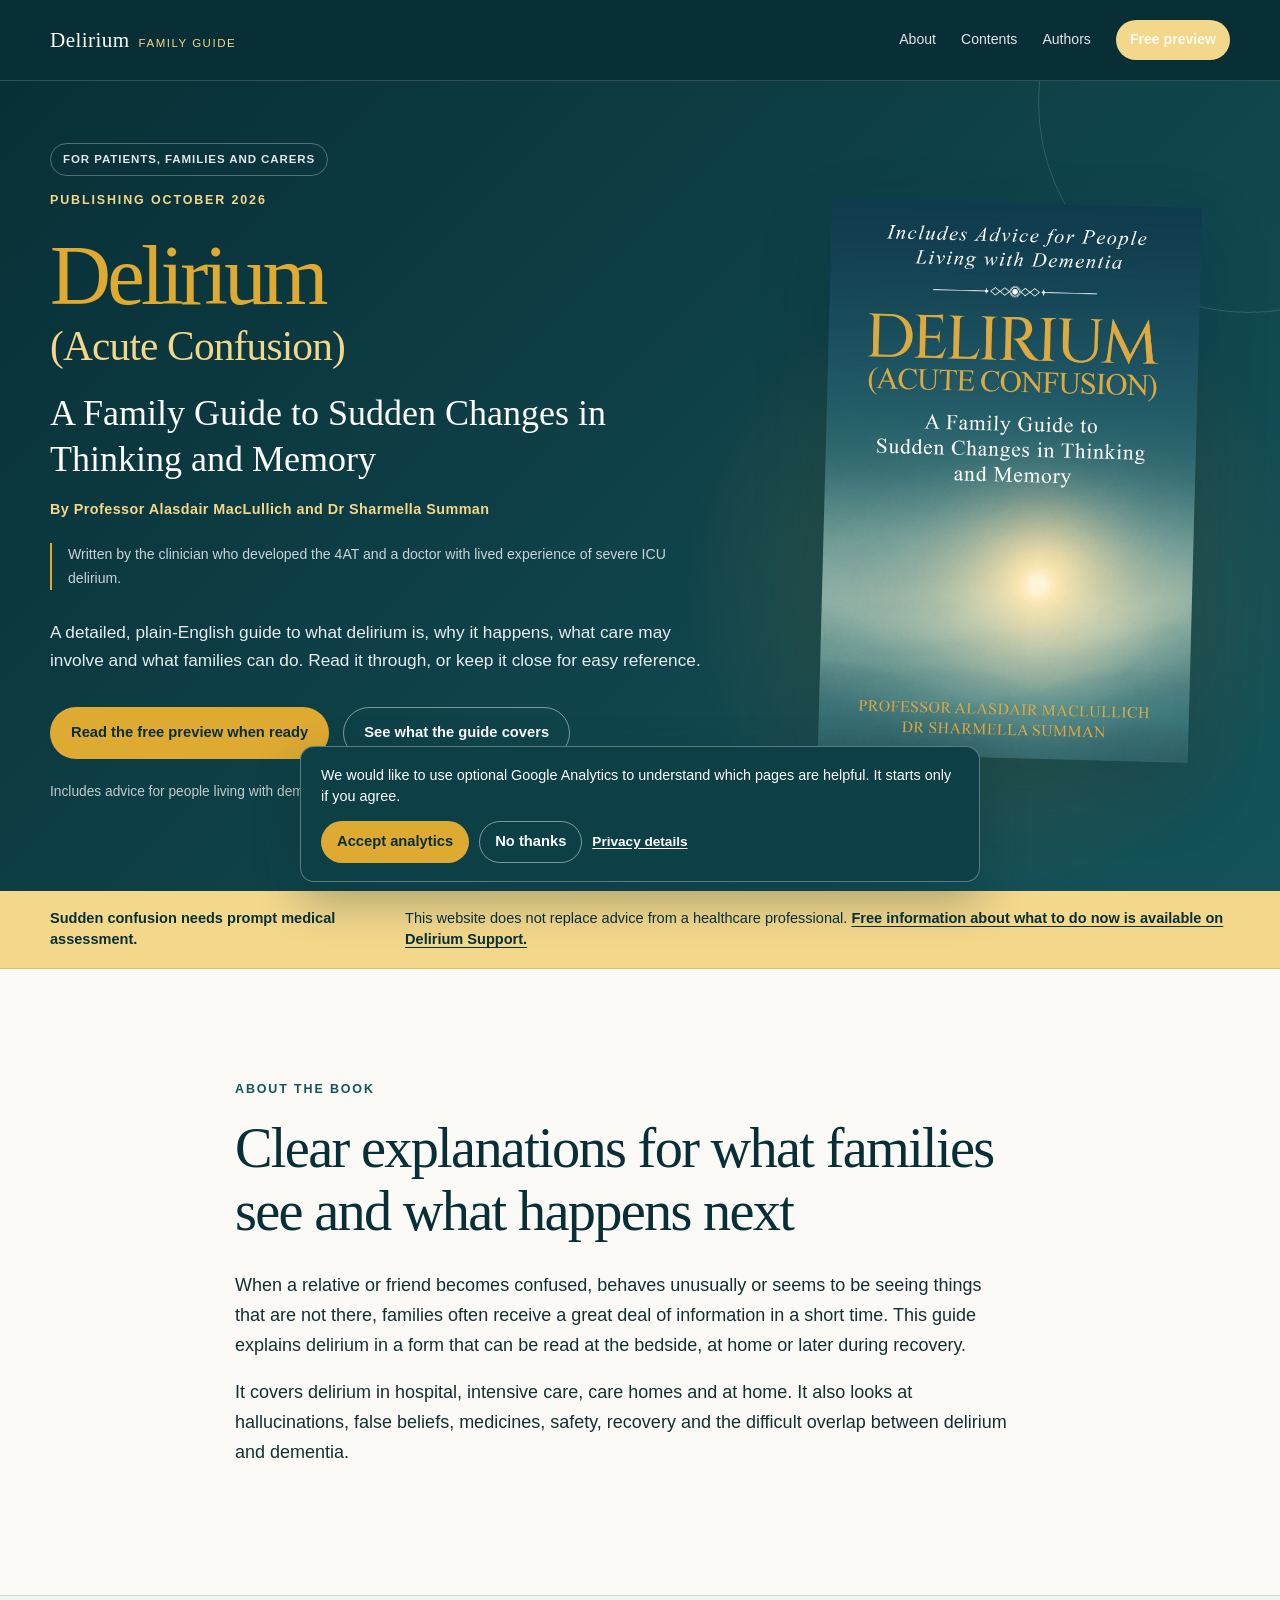
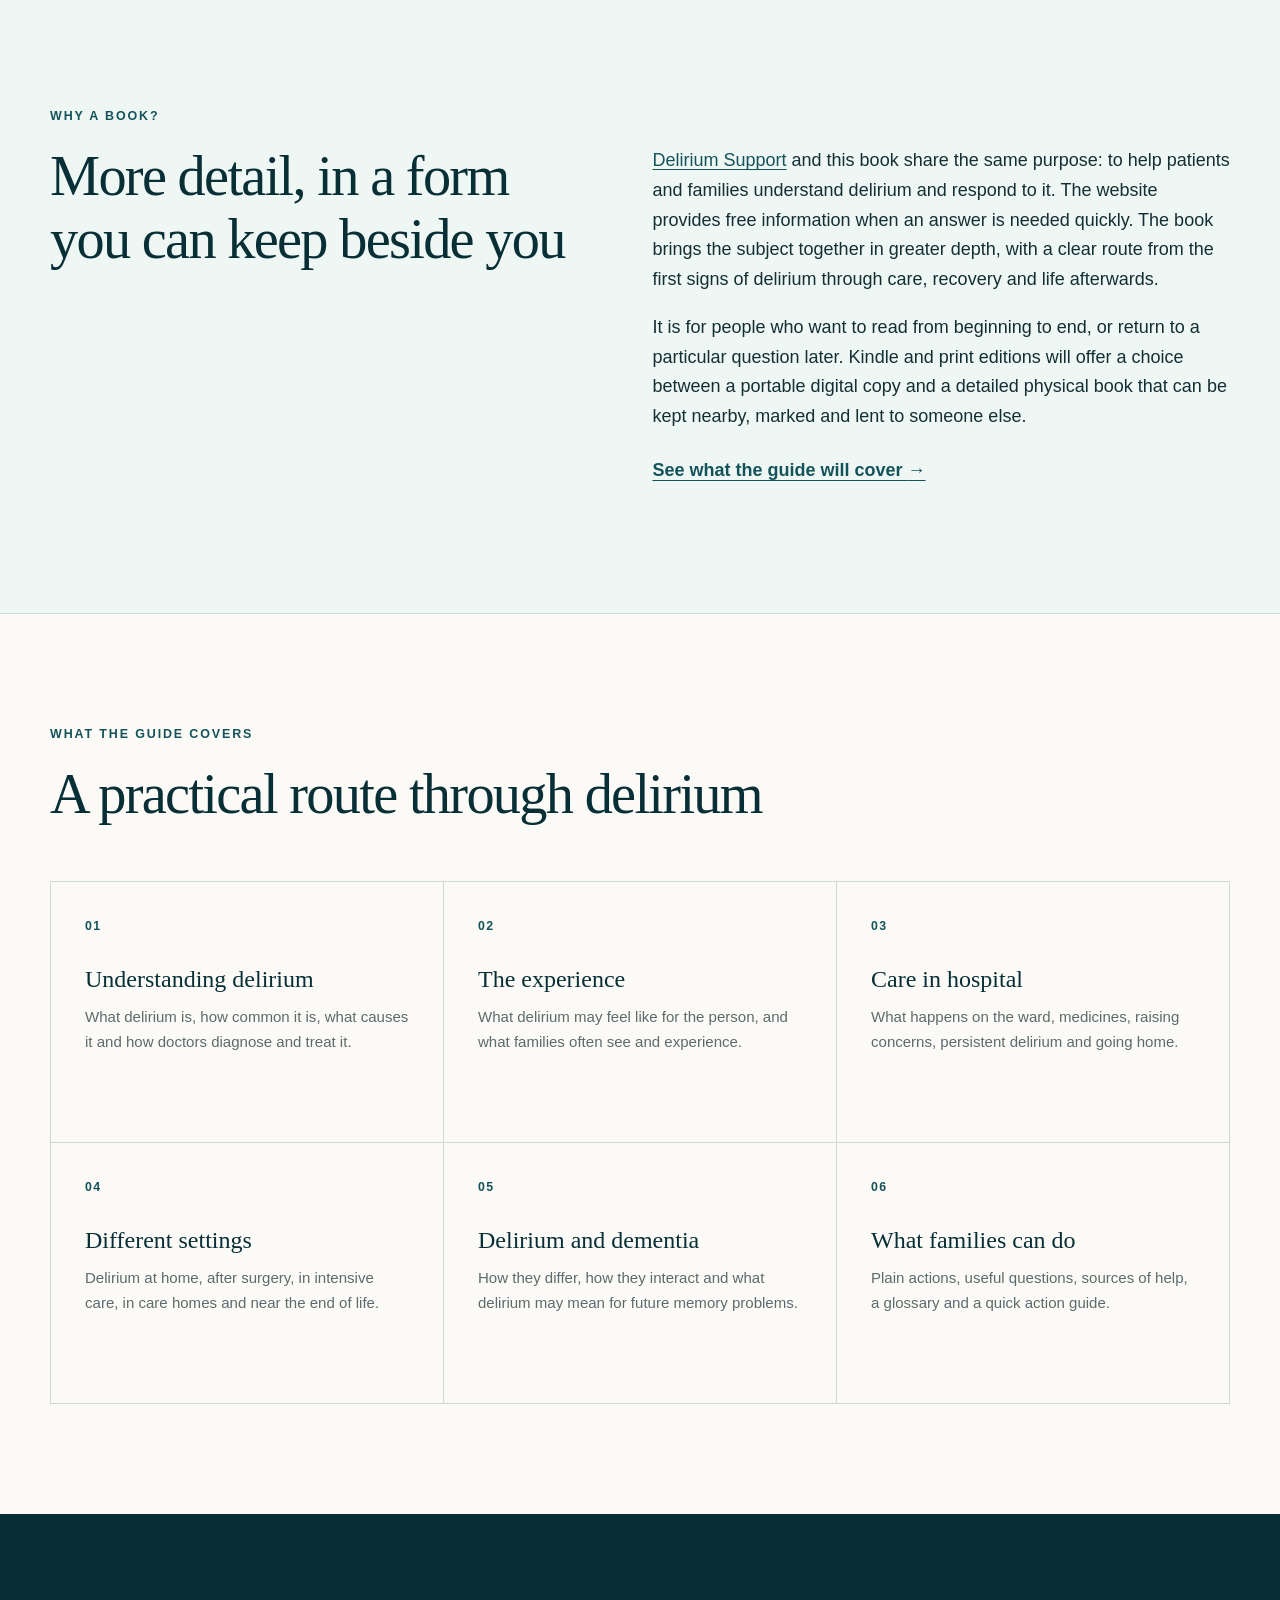
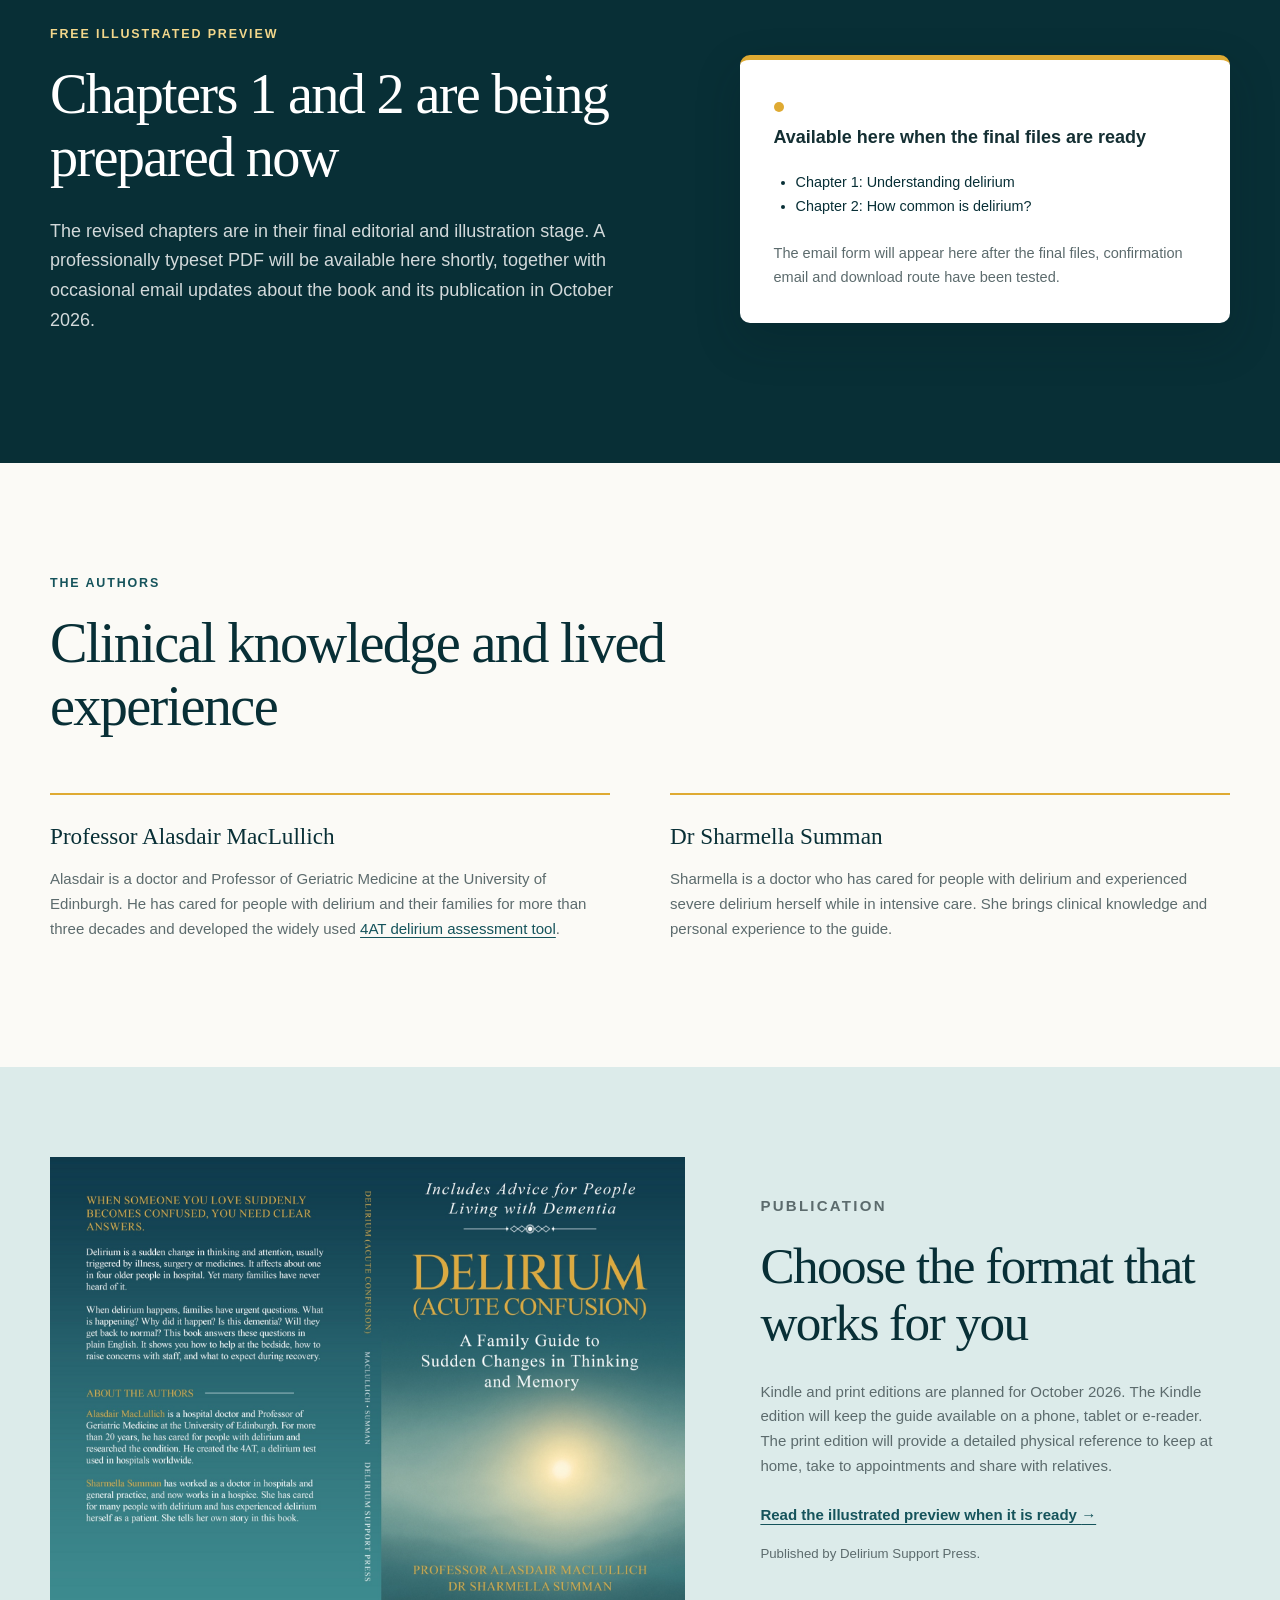
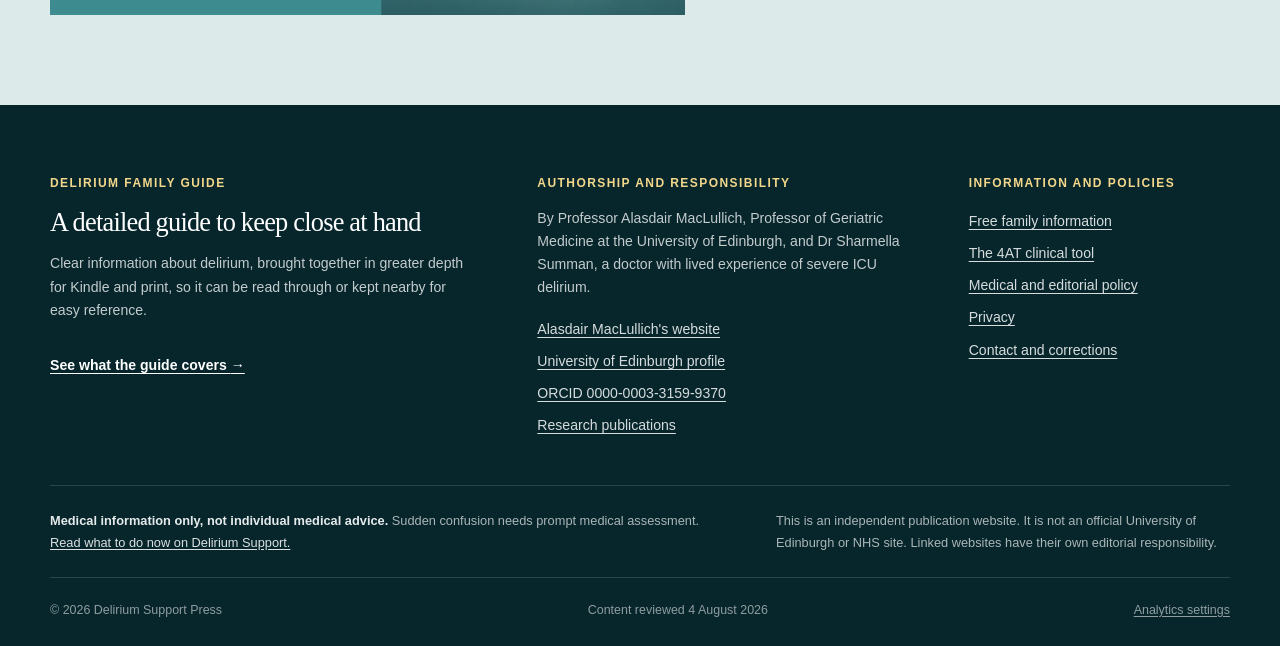
==== index.html @ b208214e "Add Bing Webmaster ownership verification" ====
<!DOCTYPE html>
<html lang="en-GB">
<head>
  <meta charset="utf-8">
  <meta name="viewport" content="width=device-width, initial-scale=1">
  <meta name="theme-color" content="#0d3f47">
  <meta name="description" content="A clear, detailed guide to delirium (acute confusion) for patients, families and carers, by Professor Alasdair MacLullich and Dr Sharmella Summan.">
  <meta name="author" content="Professor Alasdair MacLullich and Dr Sharmella Summan">
  <meta name="robots" content="index,follow,max-image-preview:large,max-snippet:-1,max-video-preview:-1">
  <meta name="google-site-verification" content="UDfG3YP4StCWxqXGBleJeKKGqVxWF2oilvIe5wNzfOc">
  <meta name="msvalidate.01" content="1ABA82F102DF1190DEEBABCE5577DBB4">
  <link rel="canonical" href="https://deliriumfamilyguide.com/">
  <link rel="icon" href="assets/delirium-family-guide-cover.jpg" type="image/jpeg">
  <link rel="preload" href="assets/delirium-family-guide-cover.jpg" as="image" fetchpriority="high">
  <meta property="og:type" content="book">
  <meta property="og:locale" content="en_GB">
  <meta property="og:site_name" content="Delirium Family Guide">
  <meta property="og:title" content="Delirium (Acute Confusion): A Family Guide">
  <meta property="og:description" content="A detailed guide for families and carers, publishing October 2026. Free illustrated preview chapters coming soon.">
  <meta property="og:url" content="https://deliriumfamilyguide.com/">
  <meta property="og:image" content="https://deliriumfamilyguide.com/assets/delirium-family-guide-formats.jpg">
  <meta property="og:image:type" content="image/jpeg">
  <meta property="og:image:width" content="1800">
  <meta property="og:image:height" content="1300">
  <meta property="og:image:alt" content="The complete paperback cover spread, showing the back cover, spine and front cover of Delirium (Acute Confusion): A Family Guide">
  <meta name="twitter:card" content="summary_large_image">
  <meta name="twitter:title" content="Delirium (Acute Confusion): A Family Guide">
  <meta name="twitter:description" content="A detailed guide for families and carers, publishing October 2026.">
  <meta name="twitter:image" content="https://deliriumfamilyguide.com/assets/delirium-family-guide-formats.jpg">
  <meta name="twitter:image:alt" content="The complete paperback cover spread, showing the back cover, spine and front cover of Delirium (Acute Confusion): A Family Guide">
  <title>Delirium (Acute Confusion): A Family Guide | October 2026</title>
  <link rel="stylesheet" href="styles.css">
  <script src="analytics-consent.js" defer></script>
  <script type="application/ld+json">
  {
    "@context": "https://schema.org",
    "@graph": [
      {
        "@type": "WebSite",
        "@id": "https://deliriumfamilyguide.com/#website",
        "url": "https://deliriumfamilyguide.com/",
        "name": "Delirium Family Guide",
        "description": "Information about Delirium (Acute Confusion): A Family Guide for patients, families and carers.",
        "inLanguage": "en-GB",
        "publisher": { "@id": "https://deliriumfamilyguide.com/#publisher" }
      },
      {
        "@type": "WebPage",
        "@id": "https://deliriumfamilyguide.com/#webpage",
        "url": "https://deliriumfamilyguide.com/",
        "name": "Delirium (Acute Confusion): A Family Guide",
        "description": "A clear, detailed guide to delirium for patients, families and carers.",
        "inLanguage": "en-GB",
        "isPartOf": { "@id": "https://deliriumfamilyguide.com/#website" },
        "mainEntity": { "@id": "https://deliriumfamilyguide.com/#book" },
        "primaryImageOfPage": { "@id": "https://deliriumfamilyguide.com/#cover-image" }
      },
      {
        "@type": "Book",
        "@id": "https://deliriumfamilyguide.com/#book",
        "name": "Delirium (Acute Confusion): A Family Guide to Sudden Changes in Thinking and Memory",
        "alternateName": "Delirium Family Guide",
        "url": "https://deliriumfamilyguide.com/",
        "mainEntityOfPage": { "@id": "https://deliriumfamilyguide.com/#webpage" },
        "image": { "@id": "https://deliriumfamilyguide.com/#cover-image" },
        "inLanguage": "en-GB",
        "datePublished": "2026-10",
        "description": "A plain-English guide to delirium for patients, families and carers, including advice for people living with dementia.",
        "author": [
          { "@id": "https://deliriumfamilyguide.com/#alasdair-maclullich" },
          { "@id": "https://deliriumfamilyguide.com/#sharmella-summan" }
        ],
        "publisher": { "@id": "https://deliriumfamilyguide.com/#publisher" }
      },
      {
        "@type": "Person",
        "@id": "https://deliriumfamilyguide.com/#alasdair-maclullich",
        "name": "Alasdair MacLullich",
        "honorificPrefix": "Professor",
        "jobTitle": "Professor of Geriatric Medicine",
        "url": "https://www.alasdairmaclullich.com/",
        "sameAs": [
          "https://orcid.org/0000-0003-3159-9370",
          "https://edwebprofiles.ed.ac.uk/profile/alasdair-maclullich",
          "https://www.research.ed.ac.uk/en/persons/alasdair-maclullich/"
        ],
        "affiliation": {
          "@type": "Organization",
          "name": "University of Edinburgh"
        }
      },
      {
        "@type": "Person",
        "@id": "https://deliriumfamilyguide.com/#sharmella-summan",
        "name": "Sharmella Summan",
        "honorificPrefix": "Dr",
        "jobTitle": "Doctor",
        "description": "A doctor who has cared for people with delirium and experienced severe delirium herself while in intensive care."
      },
      {
        "@type": "Organization",
        "@id": "https://deliriumfamilyguide.com/#publisher",
        "name": "Delirium Support Press",
        "url": "https://deliriumfamilyguide.com/"
      },
      {
        "@type": "ImageObject",
        "@id": "https://deliriumfamilyguide.com/#cover-image",
        "url": "https://deliriumfamilyguide.com/assets/delirium-family-guide-cover.jpg",
        "contentUrl": "https://deliriumfamilyguide.com/assets/delirium-family-guide-cover.jpg",
        "width": 1200,
        "height": 1800,
        "caption": "Cover of Delirium (Acute Confusion): A Family Guide"
      }
    ]
  }
  </script>
</head>
<body>
  <a class="skip-link" href="#main">Skip to the main content</a>

  <header class="site-header">
    <div class="shell header-inner">
      <a class="wordmark" href="#top" aria-label="Delirium Family Guide home">
        <span>Delirium</span>
        <small>Family Guide</small>
      </a>
      <nav aria-label="Main navigation">
        <a href="#about">About</a>
        <a href="#contents">Contents</a>
        <a href="#authors">Authors</a>
        <a class="nav-action" href="#preview">Free preview</a>
      </nav>
    </div>
  </header>

  <main id="main">
    <section class="hero" id="top">
      <div class="shell hero-grid">
        <div class="hero-copy">
          <p class="audience-kicker">For patients, families and carers</p>
          <p class="eyebrow">Publishing October 2026</p>
          <h1>Delirium<br><span>(Acute Confusion)</span></h1>
          <p class="subtitle">A Family Guide to Sudden Changes in Thinking and Memory</p>
          <p class="byline">By Professor Alasdair MacLullich and Dr Sharmella Summan</p>
          <p class="authority-note">Written by the clinician who developed the 4AT and a doctor with lived experience of severe ICU delirium.</p>
          <p class="standfirst">A detailed, plain-English guide to what delirium is, why it happens, what care may involve and what families can do. Read it through, or keep it close for easy reference.</p>
          <nav class="actions" aria-label="Book information links">
            <a class="button button-primary" href="#preview">Read the free preview when ready</a>
            <a class="button button-secondary" href="#contents">See what the guide covers</a>
          </nav>
          <p class="dementia-note">Includes advice for people living with dementia.</p>
        </div>
        <figure class="cover-wrap">
          <img src="assets/delirium-family-guide-cover.jpg" width="1200" height="1800" alt="Cover of Delirium (Acute Confusion): A Family Guide" fetchpriority="high" decoding="async">
        </figure>
      </div>
    </section>

    <aside class="medical-note" aria-label="Urgent medical advice">
      <div class="shell">
        <strong>Sudden confusion needs prompt medical assessment.</strong>
        <span>This website does not replace advice from a healthcare professional. <a href="https://deliriumsupport.com/get-help-now/">Free information about what to do now is available on Delirium Support.</a></span>
      </div>
    </aside>

    <section class="section" id="about">
      <div class="shell narrow">
        <p class="section-label">About the book</p>
        <h2>Clear explanations for what families see and what happens next</h2>
        <p>When a relative or friend becomes confused, behaves unusually or seems to be seeing things that are not there, families often receive a great deal of information in a short time. This guide explains delirium in a form that can be read at the bedside, at home or later during recovery.</p>
        <p>It covers delirium in hospital, intensive care, care homes and at home. It also looks at hallucinations, false beliefs, medicines, safety, recovery and the difficult overlap between delirium and dementia.</p>
      </div>
    </section>

    <section class="section section-tint" aria-labelledby="why-book-title">
      <div class="shell split">
        <div>
          <p class="section-label">Why a book?</p>
          <h2 id="why-book-title">More detail, in a form you can keep beside you</h2>
        </div>
        <div class="prose">
          <p><a href="https://deliriumsupport.com">Delirium Support</a> and this book share the same purpose: to help patients and families understand delirium and respond to it. The website provides free information when an answer is needed quickly. The book brings the subject together in greater depth, with a clear route from the first signs of delirium through care, recovery and life afterwards.</p>
          <p>It is for people who want to read from beginning to end, or return to a particular question later. Kindle and print editions will offer a choice between a portable digital copy and a detailed physical book that can be kept nearby, marked and lent to someone else.</p>
          <p class="soft-cta"><a href="#contents">See what the guide will cover <span aria-hidden="true">→</span></a></p>
        </div>
      </div>
    </section>

    <section class="section" id="contents">
      <div class="shell">
        <p class="section-label">What the guide covers</p>
        <h2>A practical route through delirium</h2>
        <div class="topic-grid">
          <article>
            <span>01</span>
            <h3>Understanding delirium</h3>
            <p>What delirium is, how common it is, what causes it and how doctors diagnose and treat it.</p>
          </article>
          <article>
            <span>02</span>
            <h3>The experience</h3>
            <p>What delirium may feel like for the person, and what families often see and experience.</p>
          </article>
          <article>
            <span>03</span>
            <h3>Care in hospital</h3>
            <p>What happens on the ward, medicines, raising concerns, persistent delirium and going home.</p>
          </article>
          <article>
            <span>04</span>
            <h3>Different settings</h3>
            <p>Delirium at home, after surgery, in intensive care, in care homes and near the end of life.</p>
          </article>
          <article>
            <span>05</span>
            <h3>Delirium and dementia</h3>
            <p>How they differ, how they interact and what delirium may mean for future memory problems.</p>
          </article>
          <article>
            <span>06</span>
            <h3>What families can do</h3>
            <p>Plain actions, useful questions, sources of help, a glossary and a quick action guide.</p>
          </article>
        </div>
      </div>
    </section>

    <section class="section preview-section" id="preview">
      <div class="shell preview-grid">
        <div>
          <p class="section-label light">Free illustrated preview</p>
          <h2>Chapters 1 and 2 are being prepared now</h2>
          <p>The revised chapters are in their final editorial and illustration stage. A professionally typeset PDF will be available here shortly, together with occasional email updates about the book and its publication in October 2026.</p>
        </div>
        <div class="status-card" role="status">
          <span class="status-dot" aria-hidden="true"></span>
          <p><strong>Available here when the final files are ready</strong></p>
          <ul>
            <li>Chapter 1: Understanding delirium</li>
            <li>Chapter 2: How common is delirium?</li>
          </ul>
          <p>The email form will appear here after the final files, confirmation email and download route have been tested.</p>
        </div>
      </div>
    </section>

    <section class="section" id="authors">
      <div class="shell">
        <p class="section-label">The authors</p>
        <h2>Clinical knowledge and lived experience</h2>
        <div class="author-grid">
          <article>
            <h3 class="author-kicker">Professor Alasdair MacLullich</h3>
            <p>Alasdair is a doctor and Professor of Geriatric Medicine at the University of Edinburgh. He has cared for people with delirium and their families for more than three decades and developed the widely used <a href="https://www.the4at.com">4AT delirium assessment tool</a>.</p>
          </article>
          <article>
            <h3 class="author-kicker">Dr Sharmella Summan</h3>
            <p>Sharmella is a doctor who has cared for people with delirium and experienced severe delirium herself while in intensive care. She brings clinical knowledge and personal experience to the guide.</p>
          </article>
        </div>
      </div>
    </section>

    <section class="formats">
      <div class="shell formats-grid">
        <figure>
          <img src="assets/delirium-family-guide-formats.jpg" width="1800" height="1300" alt="The complete paperback cover spread, showing the back cover, spine and front cover of Delirium (Acute Confusion): A Family Guide" loading="lazy" decoding="async">
        </figure>
        <div>
          <p class="section-label">Publication</p>
          <h2>Choose the format that works for you</h2>
          <p>Kindle and print editions are planned for October 2026. The Kindle edition will keep the guide available on a phone, tablet or e-reader. The print edition will provide a detailed physical reference to keep at home, take to appointments and share with relatives.</p>
          <p class="soft-cta"><a href="#preview">Read the illustrated preview when it is ready <span aria-hidden="true">→</span></a></p>
          <p class="small-note">Published by Delirium Support Press.</p>
        </div>
      </div>
    </section>
  </main>

  <footer class="site-footer">
    <div class="shell footer-grid">
      <section aria-labelledby="footer-guide-title">
        <p class="footer-kicker">Delirium Family Guide</p>
        <h2 class="footer-title" id="footer-guide-title">A detailed guide to keep close at hand</h2>
        <p class="footer-summary">Clear information about delirium, brought together in greater depth for Kindle and print, so it can be read through or kept nearby for easy reference.</p>
        <a class="footer-cta" href="#contents">See what the guide covers <span aria-hidden="true">→</span></a>
      </section>
      <section aria-labelledby="footer-authors-title">
        <h2 class="footer-heading" id="footer-authors-title">Authorship and responsibility</h2>
        <p>By Professor Alasdair MacLullich, Professor of Geriatric Medicine at the University of Edinburgh, and Dr Sharmella Summan, a doctor with lived experience of severe ICU delirium.</p>
        <nav class="footer-links" aria-label="Author profiles">
          <a href="https://www.alasdairmaclullich.com/" rel="author external">Alasdair MacLullich's website</a>
          <a href="https://edwebprofiles.ed.ac.uk/profile/alasdair-maclullich" rel="external">University of Edinburgh profile</a>
          <a href="https://orcid.org/0000-0003-3159-9370" rel="external">ORCID 0000-0003-3159-9370</a>
          <a href="https://www.research.ed.ac.uk/en/persons/alasdair-maclullich/" rel="external">Research publications</a>
        </nav>
      </section>
      <nav aria-labelledby="footer-information-title">
        <h2 class="footer-heading" id="footer-information-title">Information and policies</h2>
        <div class="footer-links">
          <a href="https://deliriumsupport.com/">Free family information</a>
          <a href="https://www.the4at.com/">The 4AT clinical tool</a>
          <a href="editorial.html">Medical and editorial policy</a>
          <a href="privacy.html">Privacy</a>
          <a href="mailto:alasdair@the4at.com">Contact and corrections</a>
        </div>
      </nav>
    </div>
    <div class="shell footer-medical">
      <p><strong>Medical information only, not individual medical advice.</strong> Sudden confusion needs prompt medical assessment. <a href="https://deliriumsupport.com/get-help-now/">Read what to do now on Delirium Support.</a></p>
      <p>This is an independent publication website. It is not an official University of Edinburgh or NHS site. Linked websites have their own editorial responsibility.</p>
    </div>
    <div class="shell footer-bottom">
      <span>&copy; 2026 Delirium Support Press</span>
      <span>Content reviewed <time datetime="2026-08-04">4 August 2026</time></span>
      <button class="analytics-settings-trigger" type="button" data-analytics-settings>Analytics settings</button>
    </div>
  </footer>
</body>
</html>
---- styles.css ----
:root {
  --ink: #142f33;
  --teal-950: #082f36;
  --teal-900: #0d3f47;
  --teal-800: #15535b;
  --teal-100: #dcebea;
  --teal-50: #eff7f5;
  --gold: #dfaa32;
  --gold-light: #f3d78b;
  --paper: #fbfaf6;
  --white: #ffffff;
  --muted: #5c6b6d;
  --line: #ccd9d7;
  --serif: Georgia, "Times New Roman", Times, serif;
  --sans: -apple-system, BlinkMacSystemFont, "Segoe UI", Helvetica, Arial, sans-serif;
  --shadow: 0 28px 70px rgba(5, 35, 40, 0.24);
}

* {
  box-sizing: border-box;
}

html {
  scroll-behavior: smooth;
}

body {
  margin: 0;
  color: var(--ink);
  background: var(--paper);
  font-family: var(--sans);
  font-size: 18px;
  line-height: 1.65;
  text-rendering: optimizeLegibility;
}

a {
  color: var(--teal-800);
  text-underline-offset: 0.18em;
}

a:hover {
  color: var(--teal-950);
}

a:focus-visible {
  outline: 3px solid var(--gold);
  outline-offset: 4px;
  border-radius: 2px;
}

img {
  display: block;
  max-width: 100%;
  height: auto;
}

.shell {
  width: min(1180px, calc(100% - 40px));
  margin-inline: auto;
}

.narrow {
  max-width: 810px;
}

.skip-link {
  position: fixed;
  z-index: 1000;
  top: 12px;
  left: 12px;
  padding: 10px 16px;
  color: var(--teal-950);
  background: var(--white);
  border: 2px solid var(--gold);
  transform: translateY(-150%);
}

.skip-link:focus {
  transform: translateY(0);
}

.site-header {
  position: relative;
  z-index: 10;
  color: var(--white);
  background: var(--teal-950);
  border-bottom: 1px solid rgba(255, 255, 255, 0.16);
}

.header-inner {
  min-height: 80px;
  display: flex;
  align-items: center;
  justify-content: space-between;
  gap: 28px;
}

.wordmark {
  display: inline-flex;
  align-items: baseline;
  gap: 9px;
  color: var(--white);
  text-decoration: none;
  font-family: var(--serif);
  font-size: 1.32rem;
  letter-spacing: 0.02em;
}

.wordmark:hover {
  color: var(--white);
}

.wordmark small {
  color: var(--gold-light);
  font-family: var(--sans);
  font-size: 0.72rem;
  letter-spacing: 0.13em;
  text-transform: uppercase;
}

.site-header nav {
  display: flex;
  align-items: center;
  gap: 25px;
  font-size: 0.88rem;
}

.site-header nav a {
  color: rgba(255, 255, 255, 0.88);
  text-decoration: none;
}

.site-header nav a:hover {
  color: var(--white);
}

.nav-action {
  padding: 8px 14px;
  color: var(--teal-950);
  background: var(--gold-light);
  border-radius: 999px;
  font-weight: 650;
}

.nav-action:hover {
  color: var(--teal-950);
  background: var(--white);
}

.hero {
  position: relative;
  overflow: hidden;
  color: var(--white);
  background:
    radial-gradient(circle at 78% 62%, rgba(223, 170, 50, 0.22), transparent 28%),
    linear-gradient(135deg, var(--teal-950), var(--teal-800));
}

.hero::before {
  content: "";
  position: absolute;
  width: 420px;
  height: 420px;
  right: -180px;
  top: -190px;
  border: 1px solid rgba(255, 255, 255, 0.14);
  border-radius: 50%;
}

.hero-grid {
  min-height: 690px;
  display: grid;
  grid-template-columns: minmax(0, 1.2fr) minmax(300px, 0.8fr);
  align-items: center;
  gap: 80px;
  padding-block: 62px 74px;
}

.hero-copy,
.preview-grid > *,
.formats-grid > * {
  min-width: 0;
}

.eyebrow,
.section-label {
  margin: 0 0 18px;
  color: var(--teal-800);
  font-size: 0.78rem;
  font-weight: 750;
  letter-spacing: 0.15em;
  text-transform: uppercase;
}

.hero .eyebrow {
  color: var(--gold-light);
}

.audience-kicker {
  display: inline-flex;
  margin: 0 0 14px;
  padding: 6px 12px;
  color: rgba(255, 255, 255, 0.88);
  border: 1px solid rgba(255, 255, 255, 0.3);
  border-radius: 999px;
  font-size: 0.72rem;
  font-weight: 700;
  letter-spacing: 0.08em;
  text-transform: uppercase;
}

h1,
h2,
h3,
p {
  margin-top: 0;
}

h1,
h2,
h3 {
  font-family: var(--serif);
  font-weight: 400;
  line-height: 1.12;
}

h1 {
  max-width: 760px;
  margin-bottom: 20px;
  color: var(--gold);
  font-size: clamp(3.3rem, 6.6vw, 5.9rem);
  letter-spacing: -0.045em;
}

h1 span {
  display: block;
  color: var(--gold-light);
  font-size: 0.49em;
  letter-spacing: -0.02em;
}

h2 {
  max-width: 830px;
  margin-bottom: 28px;
  color: var(--teal-950);
  font-size: clamp(2.25rem, 4.4vw, 4rem);
  letter-spacing: -0.03em;
}

h3 {
  margin-bottom: 12px;
  color: var(--teal-950);
  font-size: 1.5rem;
}

.subtitle {
  max-width: 650px;
  margin-bottom: 16px;
  font-family: var(--serif);
  font-size: clamp(1.45rem, 3vw, 2.25rem);
  line-height: 1.28;
}

.byline {
  color: var(--gold-light);
  font-size: 0.9rem;
  font-weight: 650;
  letter-spacing: 0.03em;
}

.authority-note {
  max-width: 650px;
  margin: 22px 0 0;
  padding-left: 16px;
  color: rgba(255, 255, 255, 0.78);
  border-left: 2px solid var(--gold);
  font-size: 0.88rem;
}

.standfirst {
  max-width: 680px;
  margin: 28px 0;
  color: rgba(255, 255, 255, 0.9);
  font-size: 1.08rem;
}

.actions {
  display: flex;
  flex-wrap: wrap;
  gap: 14px;
  margin: 32px 0 22px;
}

.button {
  display: inline-flex;
  align-items: center;
  justify-content: center;
  min-height: 52px;
  padding: 12px 20px;
  border: 1px solid transparent;
  border-radius: 999px;
  font-size: 0.92rem;
  font-weight: 700;
  line-height: 1.2;
  text-align: center;
  text-decoration: none;
}

.button-primary {
  color: var(--teal-950);
  background: var(--gold);
}

.button-primary:hover {
  color: var(--teal-950);
  background: var(--gold-light);
}

.button-secondary {
  color: var(--white);
  border-color: rgba(255, 255, 255, 0.46);
}

.button-secondary:hover {
  color: var(--teal-950);
  background: var(--white);
}

.dementia-note {
  color: rgba(255, 255, 255, 0.74);
  font-size: 0.86rem;
}

.cover-wrap {
  width: min(370px, 100%);
  margin: 0 auto;
  transform: rotate(1.5deg);
}

.cover-wrap img {
  box-shadow: var(--shadow);
}

.medical-note {
  color: var(--teal-950);
  background: var(--gold-light);
  border-bottom: 1px solid #e0bf68;
}

.medical-note .shell {
  display: flex;
  gap: 16px 26px;
  padding-block: 17px;
  font-size: 0.91rem;
  line-height: 1.45;
}

.medical-note a {
  color: var(--teal-950);
  font-weight: 700;
}

.section {
  padding-block: 110px;
}

.section p {
  max-width: 780px;
}

.section-tint {
  background: var(--teal-50);
  border-block: 1px solid var(--line);
}

.split {
  display: grid;
  grid-template-columns: minmax(0, 0.95fr) minmax(0, 1.05fr);
  gap: 80px;
  align-items: start;
}

.prose {
  padding-top: 40px;
}

.topic-grid {
  display: grid;
  grid-template-columns: repeat(3, 1fr);
  gap: 1px;
  margin-top: 55px;
  background: var(--line);
  border: 1px solid var(--line);
}

.topic-grid article {
  min-height: 260px;
  padding: 34px;
  background: var(--paper);
}

.topic-grid span {
  display: block;
  margin-bottom: 30px;
  color: var(--teal-800);
  font-size: 0.77rem;
  font-weight: 750;
  letter-spacing: 0.12em;
}

.topic-grid p,
.author-grid p,
.formats p {
  color: var(--muted);
  font-size: 0.94rem;
}

.preview-section {
  color: var(--white);
  background: var(--teal-950);
}

.preview-section h2 {
  color: var(--white);
}

.section-label.light {
  color: var(--gold-light);
}

.preview-grid {
  display: grid;
  grid-template-columns: minmax(0, 1.1fr) minmax(320px, 0.9fr);
  gap: 90px;
  align-items: center;
}

.preview-grid > div:first-child > p:last-child {
  color: rgba(255, 255, 255, 0.82);
}

.status-card {
  padding: 34px;
  color: var(--ink);
  background: var(--white);
  border-top: 5px solid var(--gold);
  border-radius: 10px;
  box-shadow: 0 18px 45px rgba(3, 29, 33, 0.22);
}

.status-card ul {
  margin: 0 0 22px;
  padding-left: 22px;
  color: var(--teal-950);
  font-size: 0.9rem;
}

.status-card p:last-child {
  margin-bottom: 0;
  color: var(--muted);
  font-size: 0.91rem;
}

.status-dot {
  display: inline-block;
  width: 10px;
  height: 10px;
  margin: 0 7px 2px 0;
  background: var(--gold);
  border-radius: 50%;
}

.author-grid {
  display: grid;
  grid-template-columns: repeat(2, 1fr);
  gap: 60px;
  margin-top: 55px;
}

.author-grid article {
  padding-top: 28px;
  border-top: 2px solid var(--gold);
}

.author-kicker {
  margin-bottom: 18px;
  color: var(--teal-950) !important;
  font-family: var(--serif);
  font-size: 1.45rem !important;
}

.formats {
  padding-block: 90px;
  background: var(--teal-100);
}

.formats-grid {
  display: grid;
  grid-template-columns: minmax(0, 1.15fr) minmax(300px, 0.85fr);
  gap: 75px;
  align-items: center;
}

.formats figure {
  margin: 0;
  background: var(--white);
}

.formats h2 {
  font-size: clamp(2.1rem, 4vw, 3.5rem);
}

.small-note {
  font-size: 0.83rem !important;
}

.soft-cta {
  margin-top: 24px;
  font-weight: 700;
}

.soft-cta a {
  color: var(--teal-800);
  text-underline-offset: 0.24em;
}

.site-footer {
  padding-block: 70px 26px;
  color: rgba(255, 255, 255, 0.76);
  background: #06262c;
  font-size: 0.88rem;
}

.footer-grid {
  display: grid;
  grid-template-columns: minmax(0, 1.15fr) minmax(0, 1fr) minmax(190px, 0.7fr);
  gap: 58px;
  align-items: start;
}

.footer-title {
  max-width: 420px;
  margin-bottom: 14px;
  color: var(--white);
  font-family: var(--serif);
  font-size: 1.65rem;
  line-height: 1.2;
}

.footer-kicker,
.footer-heading {
  margin-bottom: 15px;
  color: var(--gold-light);
  font-family: var(--sans);
  font-size: 0.75rem;
  font-weight: 750;
  letter-spacing: 0.12em;
  line-height: 1.35;
  text-transform: uppercase;
}

.footer-summary {
  max-width: 430px;
}

.footer-cta {
  display: inline-block;
  margin-top: 18px;
  color: var(--white);
  font-weight: 700;
  text-underline-offset: 0.24em;
}

.footer-links {
  display: grid;
  gap: 9px;
  align-content: start;
  margin-top: 18px;
}

.footer-links a {
  color: rgba(255, 255, 255, 0.84);
  text-underline-offset: 0.2em;
}

.footer-medical {
  display: grid;
  grid-template-columns: minmax(0, 1.2fr) minmax(0, 0.8fr);
  gap: 45px;
  margin-top: 48px;
  padding-block: 24px;
  border-block: 1px solid rgba(255, 255, 255, 0.14);
  color: rgba(255, 255, 255, 0.66);
  font-size: 0.8rem;
}

.footer-medical p {
  margin: 0;
}

.footer-medical strong {
  color: rgba(255, 255, 255, 0.9);
}

.footer-medical a,
.footer-bottom a {
  color: rgba(255, 255, 255, 0.86);
}

.footer-bottom {
  display: flex;
  justify-content: space-between;
  gap: 25px;
  margin-top: 22px;
  color: rgba(255, 255, 255, 0.55);
  font-size: 0.78rem;
}

.privacy-page main {
  min-height: 70vh;
}

.privacy-hero {
  padding-block: 78px;
  color: var(--white);
  background: var(--teal-900);
}

.privacy-hero .eyebrow {
  color: var(--gold-light);
}

.privacy-hero h1 {
  margin-bottom: 0;
  color: var(--white);
  font-size: clamp(2.8rem, 6vw, 5rem);
}

.privacy-content {
  max-width: 780px;
  padding-block: 80px 110px;
}

.privacy-content h2 {
  margin-top: 55px;
  font-size: 2rem;
}

.analytics-consent {
  position: fixed;
  z-index: 20;
  right: 18px;
  bottom: 18px;
  left: 18px;
  max-width: 680px;
  margin-inline: auto;
  padding: 18px 20px;
  border: 1px solid rgba(255, 255, 255, 0.32);
  border-radius: 14px;
  background: var(--teal-900);
  box-shadow: 0 18px 45px rgba(8, 48, 57, 0.32);
  color: var(--white);
}

.analytics-consent p {
  margin: 0;
  font-size: 0.9rem;
  line-height: 1.45;
}

.analytics-consent-actions {
  display: flex;
  flex-wrap: wrap;
  gap: 10px;
  align-items: center;
  margin-top: 14px;
}

.analytics-consent .button {
  min-height: 42px;
  padding: 9px 15px;
  cursor: pointer;
}

.analytics-consent .button-secondary {
  background: transparent;
}

.analytics-consent-actions a {
  color: var(--white);
  font-size: 0.85rem;
  font-weight: 700;
}

.analytics-consent-close,
.analytics-settings-trigger {
  border: 0;
  padding: 0;
  background: transparent;
  color: inherit;
  font: inherit;
  text-decoration: underline;
  text-underline-offset: 0.18em;
  cursor: pointer;
}

.analytics-consent-close {
  color: var(--white);
  font-size: 0.85rem;
  font-weight: 700;
}

.analytics-settings-trigger {
  font-size: inherit;
}

.privacy-content .analytics-settings-trigger {
  color: var(--teal-900);
  font-weight: 700;
}

.analytics-consent-close:focus-visible,
.analytics-settings-trigger:focus-visible {
  outline: 3px solid var(--gold);
  outline-offset: 4px;
}

@media (max-width: 900px) {
  .hero-grid,
  .split,
  .preview-grid,
  .formats-grid {
    grid-template-columns: 1fr;
  }

  .hero-grid {
    gap: 55px;
  }

  .cover-wrap {
    width: min(340px, 78vw);
  }

  .split,
  .preview-grid,
  .formats-grid {
    gap: 35px;
  }

  .prose {
    padding-top: 0;
  }

  .topic-grid {
    grid-template-columns: repeat(2, 1fr);
  }

  .footer-grid {
    grid-template-columns: repeat(2, minmax(0, 1fr));
  }

  .footer-grid nav {
    grid-column: 1 / -1;
  }

  .footer-medical {
    grid-template-columns: 1fr;
    gap: 18px;
  }
}

@media (max-width: 700px) {
  body {
    font-size: 17px;
  }

  .header-inner {
    min-height: 70px;
    justify-content: flex-start;
  }

  .site-header nav {
    display: none;
  }

  .hero-grid {
    padding-block: 48px 64px;
  }

  h1 {
    font-size: clamp(3rem, 15vw, 4.35rem);
  }

  .subtitle {
    font-size: 1.35rem;
  }

  .byline,
  .authority-note {
    font-size: 0.82rem;
  }

  .actions {
    flex-direction: column;
    align-items: stretch;
  }

  .button {
    width: 100%;
  }

  .section {
    padding-block: 78px;
  }

  .medical-note .shell,
  .footer-bottom {
    flex-direction: column;
  }

  .topic-grid,
  .author-grid,
  .footer-grid,
  .footer-medical {
    grid-template-columns: 1fr;
  }

  .topic-grid article {
    min-height: auto;
  }

  .author-grid {
    gap: 30px;
  }

  .footer-grid {
    gap: 42px;
  }

  .footer-medical {
    gap: 18px;
  }
}

@media (prefers-reduced-motion: reduce) {
  html {
    scroll-behavior: auto;
  }
}

@media print {
  .site-header,
  .actions,
  footer {
    display: none;
  }

  body,
  .hero,
  .preview-section {
    color: #000;
    background: #fff;
  }

  .hero-grid,
  .section {
    min-height: auto;
    padding-block: 24px;
  }

  h1,
  h1 span,
  h2,
  .preview-section h2 {
    color: #000;
  }
}
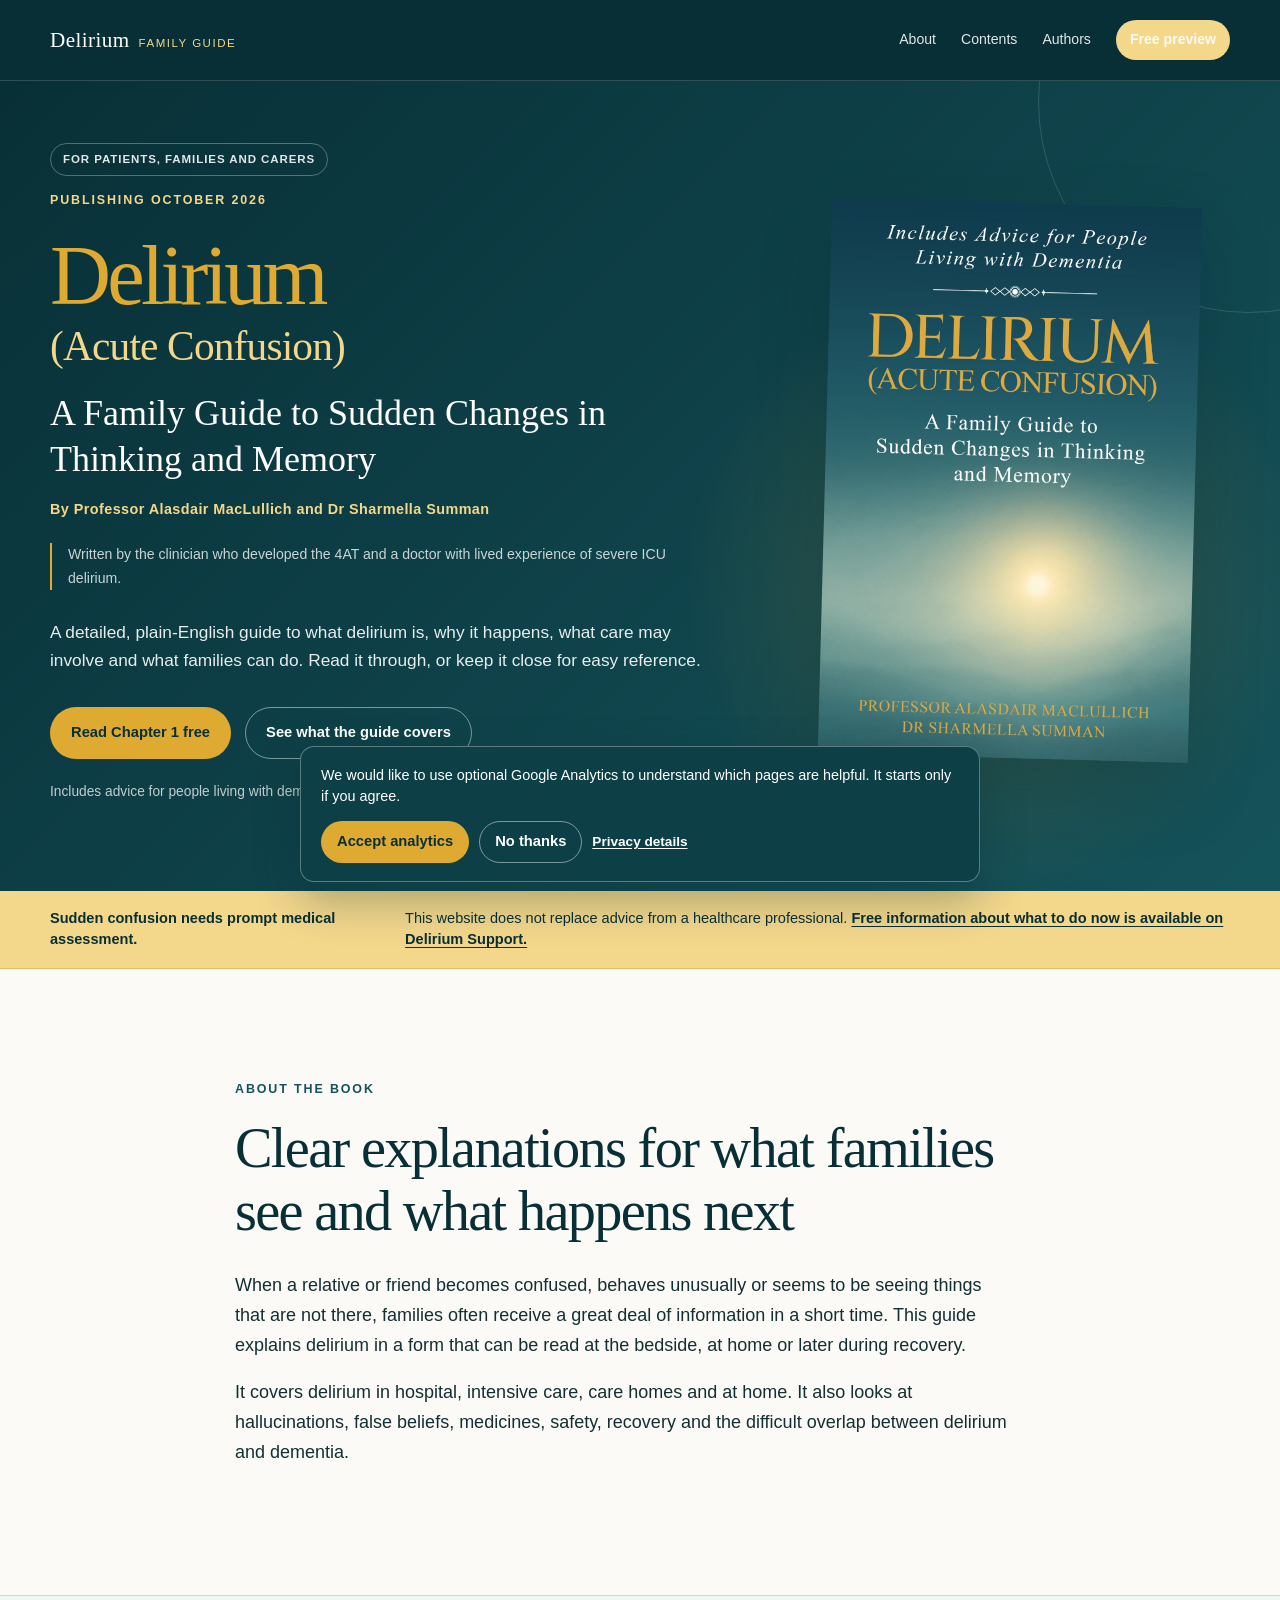
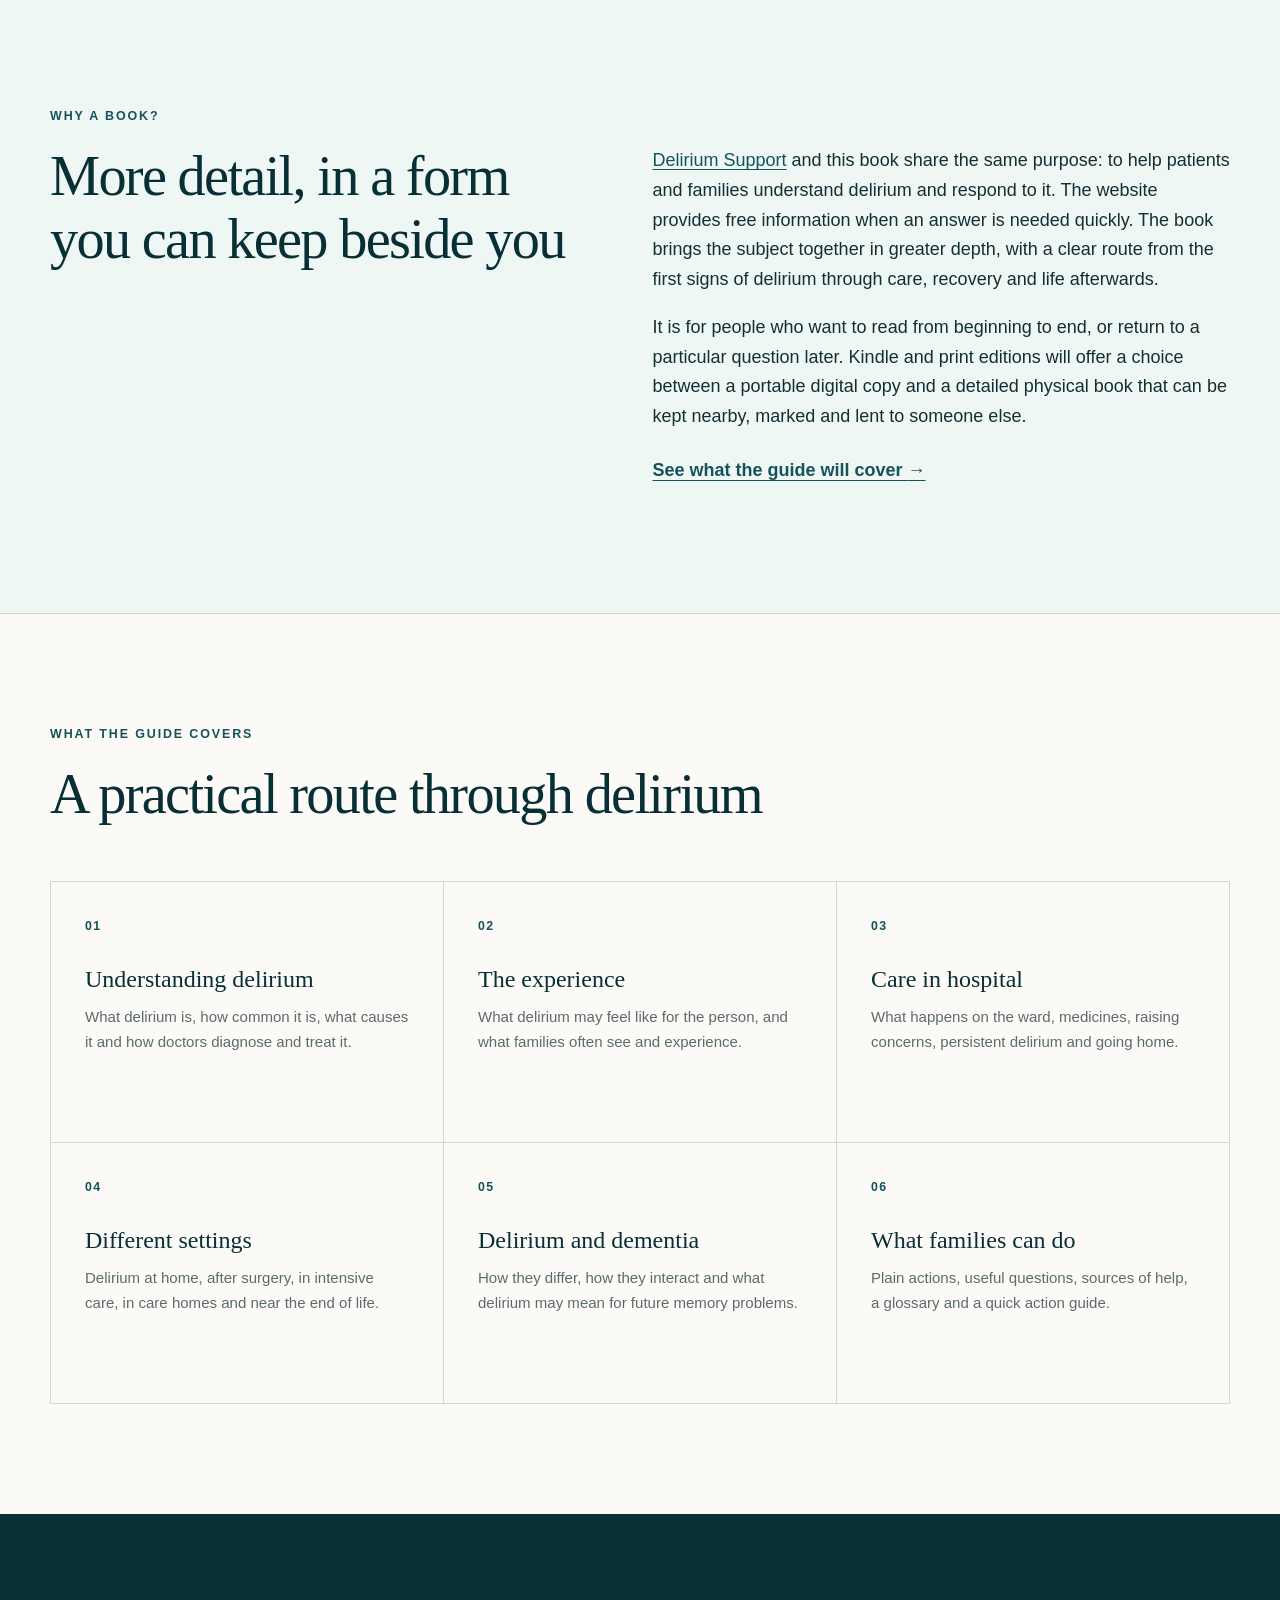
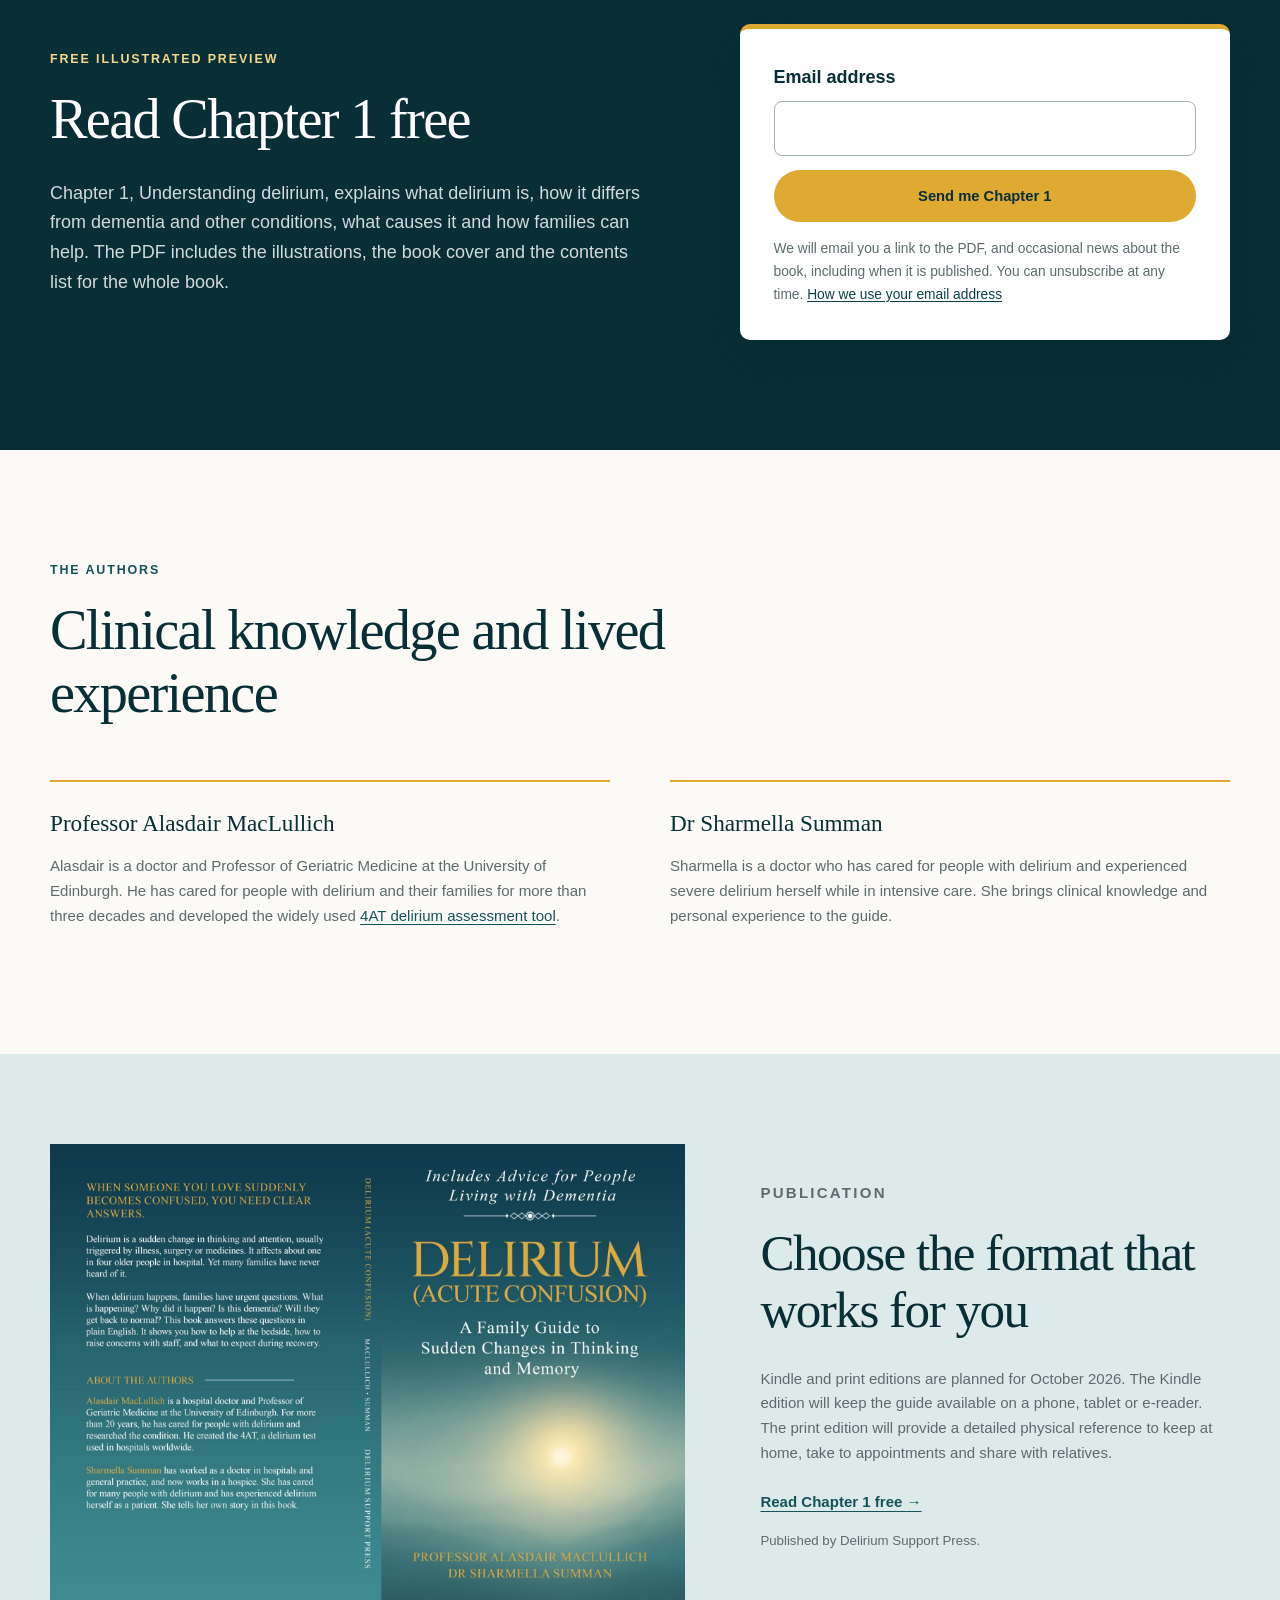
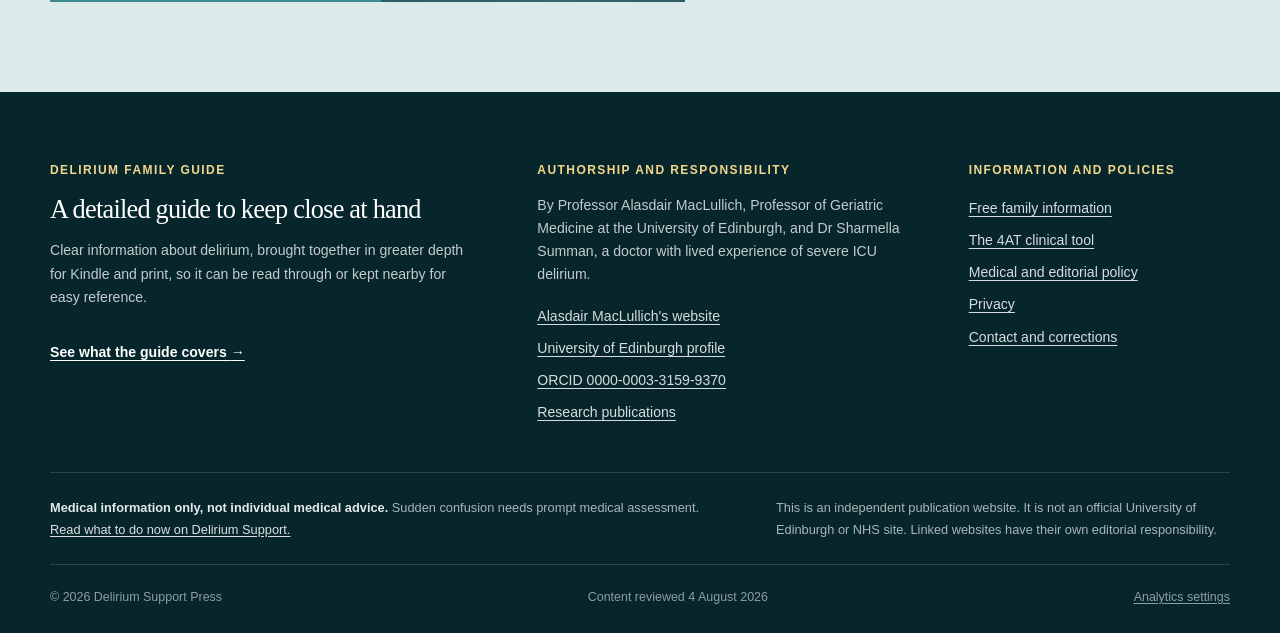
==== commit 792e62de: "Add Chapter 1 email sign-up form and privacy details The free preview section now carries a sign-up " ====
--- a/index.html
+++ b/index.html
@@ -16,7 +16,7 @@
   <meta property="og:locale" content="en_GB">
   <meta property="og:site_name" content="Delirium Family Guide">
   <meta property="og:title" content="Delirium (Acute Confusion): A Family Guide">
-  <meta property="og:description" content="A detailed guide for families and carers, publishing October 2026. Free illustrated preview chapters coming soon.">
+  <meta property="og:description" content="A detailed guide for families and carers, publishing October 2026. Read the illustrated Chapter 1 free.">
   <meta property="og:url" content="https://deliriumfamilyguide.com/">
   <meta property="og:image" content="https://deliriumfamilyguide.com/assets/delirium-family-guide-formats.jpg">
   <meta property="og:image:type" content="image/jpeg">
@@ -31,6 +31,7 @@
   <title>Delirium (Acute Confusion): A Family Guide | October 2026</title>
   <link rel="stylesheet" href="styles.css">
   <script src="analytics-consent.js" defer></script>
+  <script src="signup.js" defer></script>
   <script type="application/ld+json">
   {
     "@context": "https://schema.org",
@@ -146,7 +147,7 @@
           <p class="authority-note">Written by the clinician who developed the 4AT and a doctor with lived experience of severe ICU delirium.</p>
           <p class="standfirst">A detailed, plain-English guide to what delirium is, why it happens, what care may involve and what families can do. Read it through, or keep it close for easy reference.</p>
           <nav class="actions" aria-label="Book information links">
-            <a class="button button-primary" href="#preview">Read the free preview when ready</a>
+            <a class="button button-primary" href="#preview">Read Chapter 1 free</a>
             <a class="button button-secondary" href="#contents">See what the guide covers</a>
           </nav>
           <p class="dementia-note">Includes advice for people living with dementia.</p>
@@ -230,17 +231,19 @@
       <div class="shell preview-grid">
         <div>
           <p class="section-label light">Free illustrated preview</p>
-          <h2>Chapters 1 and 2 are being prepared now</h2>
-          <p>The revised chapters are in their final editorial and illustration stage. A professionally typeset PDF will be available here shortly, together with occasional email updates about the book and its publication in October 2026.</p>
-        </div>
-        <div class="status-card" role="status">
-          <span class="status-dot" aria-hidden="true"></span>
-          <p><strong>Available here when the final files are ready</strong></p>
-          <ul>
-            <li>Chapter 1: Understanding delirium</li>
-            <li>Chapter 2: How common is delirium?</li>
-          </ul>
-          <p>The email form will appear here after the final files, confirmation email and download route have been tested.</p>
+          <h2>Read Chapter 1 free</h2>
+          <p>Chapter 1, Understanding delirium, explains what delirium is, how it differs from dementia and other conditions, what causes it and how families can help. The PDF includes the illustrations, the book cover and the contents list for the whole book.</p>
+        </div>
+        <div class="status-card signup-card">
+          <form class="signup-form" id="chapter-signup" action="https://assets.mailerlite.com/jsonp/1670382/forms/160368539465679921/subscribe" method="post" novalidate>
+            <label for="signup-email">Email address</label>
+            <input id="signup-email" name="fields[email]" type="email" autocomplete="email" inputmode="email" required>
+            <input type="hidden" name="ml-submit" value="1">
+            <input type="hidden" name="anticsrf" value="true">
+            <button class="button button-primary" type="submit">Send me Chapter 1</button>
+            <p class="signup-note">We will email you a link to the PDF, and occasional news about the book, including when it is published. You can unsubscribe at any time. <a href="privacy.html#email-updates">How we use your email address</a></p>
+            <p class="signup-message" role="status" aria-live="polite"></p>
+          </form>
         </div>
       </div>
     </section>
@@ -271,7 +274,7 @@
           <p class="section-label">Publication</p>
           <h2>Choose the format that works for you</h2>
           <p>Kindle and print editions are planned for October 2026. The Kindle edition will keep the guide available on a phone, tablet or e-reader. The print edition will provide a detailed physical reference to keep at home, take to appointments and share with relatives.</p>
-          <p class="soft-cta"><a href="#preview">Read the illustrated preview when it is ready <span aria-hidden="true">→</span></a></p>
+          <p class="soft-cta"><a href="#preview">Read Chapter 1 free <span aria-hidden="true">→</span></a></p>
           <p class="small-note">Published by Delirium Support Press.</p>
         </div>
       </div>
--- a/styles.css
+++ b/styles.css
@@ -726,6 +726,75 @@
   outline-offset: 4px;
 }
 
+/* Chapter 1 email sign-up */
+.signup-form label {
+  display: block;
+  margin-bottom: 8px;
+  color: var(--teal-950);
+  font-weight: 700;
+}
+
+.signup-form input[type="email"] {
+  display: block;
+  width: 100%;
+  min-height: 52px;
+  padding: 12px 16px;
+  color: var(--ink);
+  font: inherit;
+  background: var(--white);
+  border: 1px solid #9fb4b2;
+  border-radius: 8px;
+}
+
+.signup-form input[type="email"]:focus-visible {
+  border-color: var(--teal-800);
+  outline: 3px solid var(--gold);
+  outline-offset: 2px;
+}
+
+.signup-form .button {
+  width: 100%;
+  margin-top: 14px;
+  font-family: inherit;
+  border: 0;
+  cursor: pointer;
+}
+
+.signup-form .button:focus-visible {
+  outline: 3px solid var(--teal-900);
+  outline-offset: 3px;
+}
+
+.signup-form .button:disabled {
+  cursor: default;
+  opacity: 0.6;
+}
+
+.status-card .signup-form .signup-note {
+  margin: 16px 0 0;
+  color: var(--muted);
+  font-size: 0.86rem;
+}
+
+.signup-note a {
+  color: var(--teal-900);
+}
+
+.status-card .signup-form .signup-message {
+  margin: 14px 0 0;
+  color: var(--teal-900);
+  font-size: 0.95rem;
+  font-weight: 700;
+}
+
+.status-card .signup-form .signup-message:empty {
+  display: none;
+}
+
+.status-card .signup-form .signup-message[data-state="error"] {
+  color: #9b1c1c;
+}
+
 @media (max-width: 900px) {
   .hero-grid,
   .split,
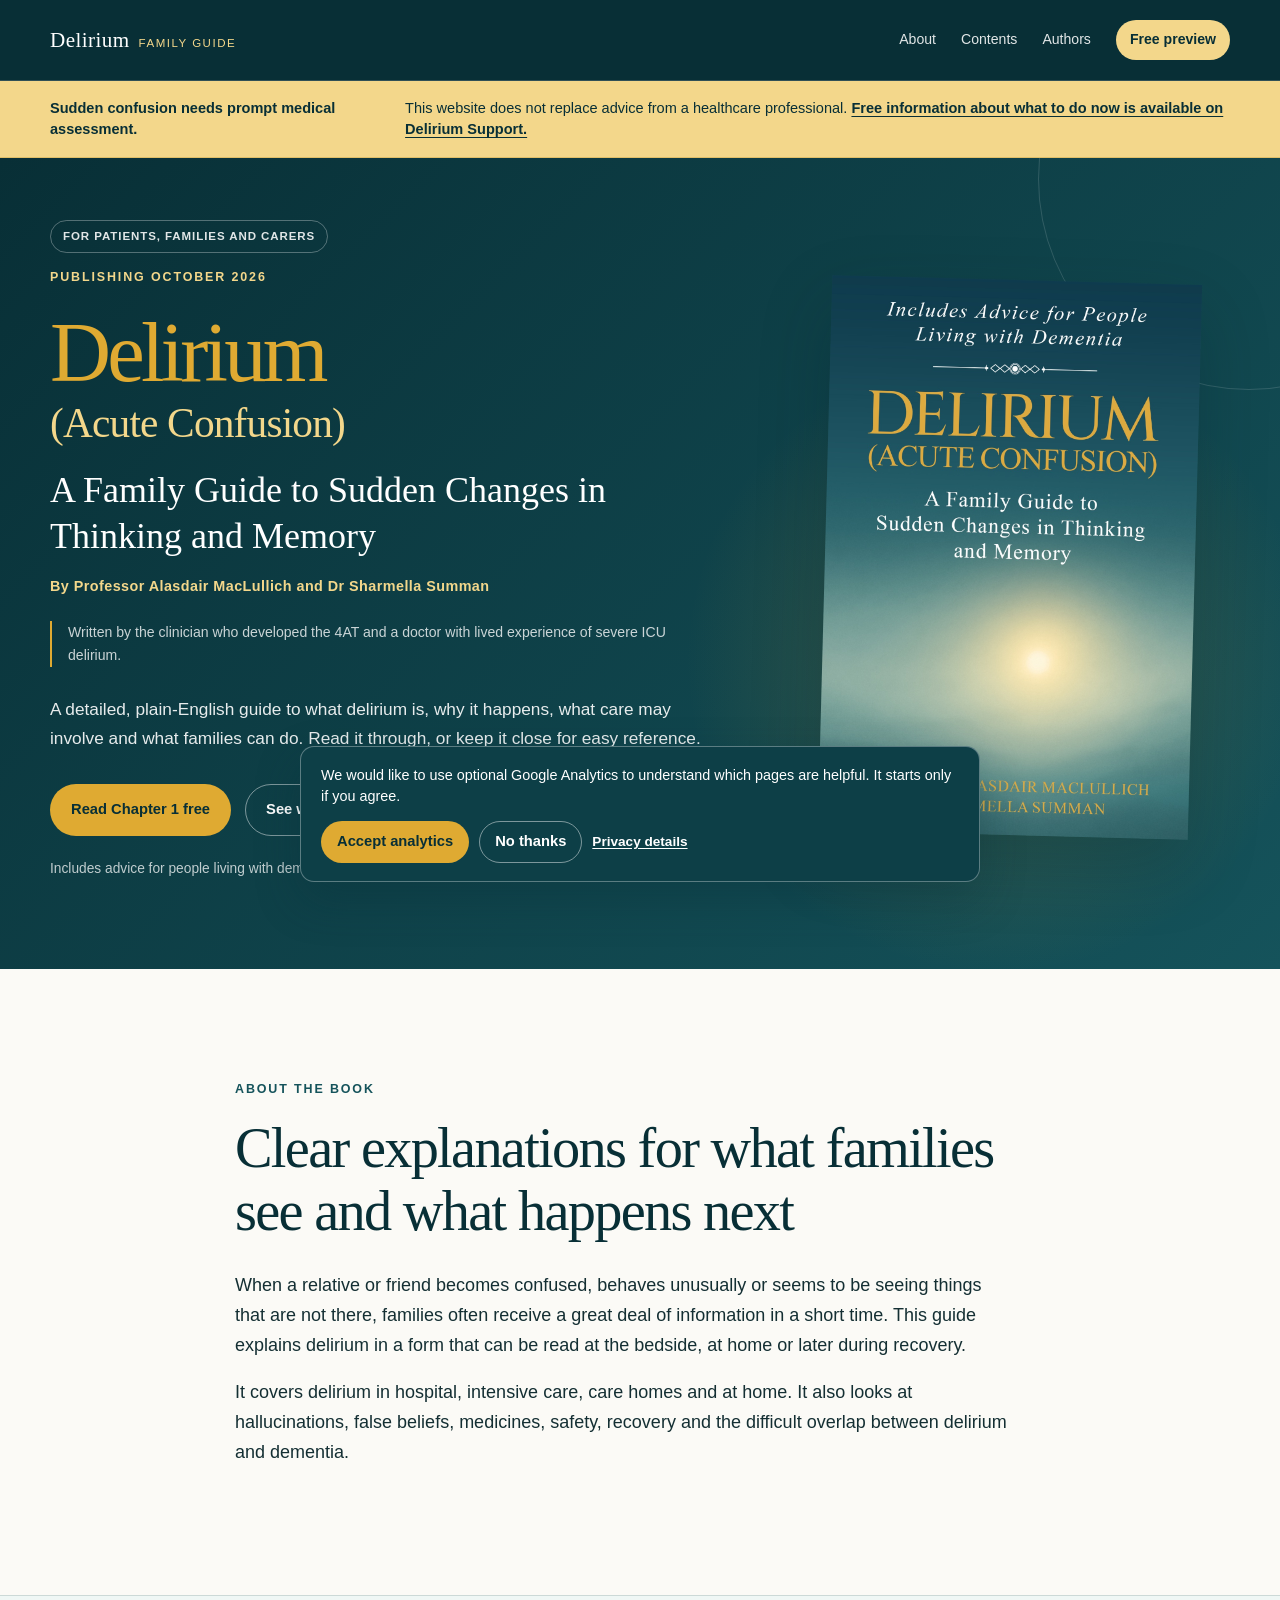
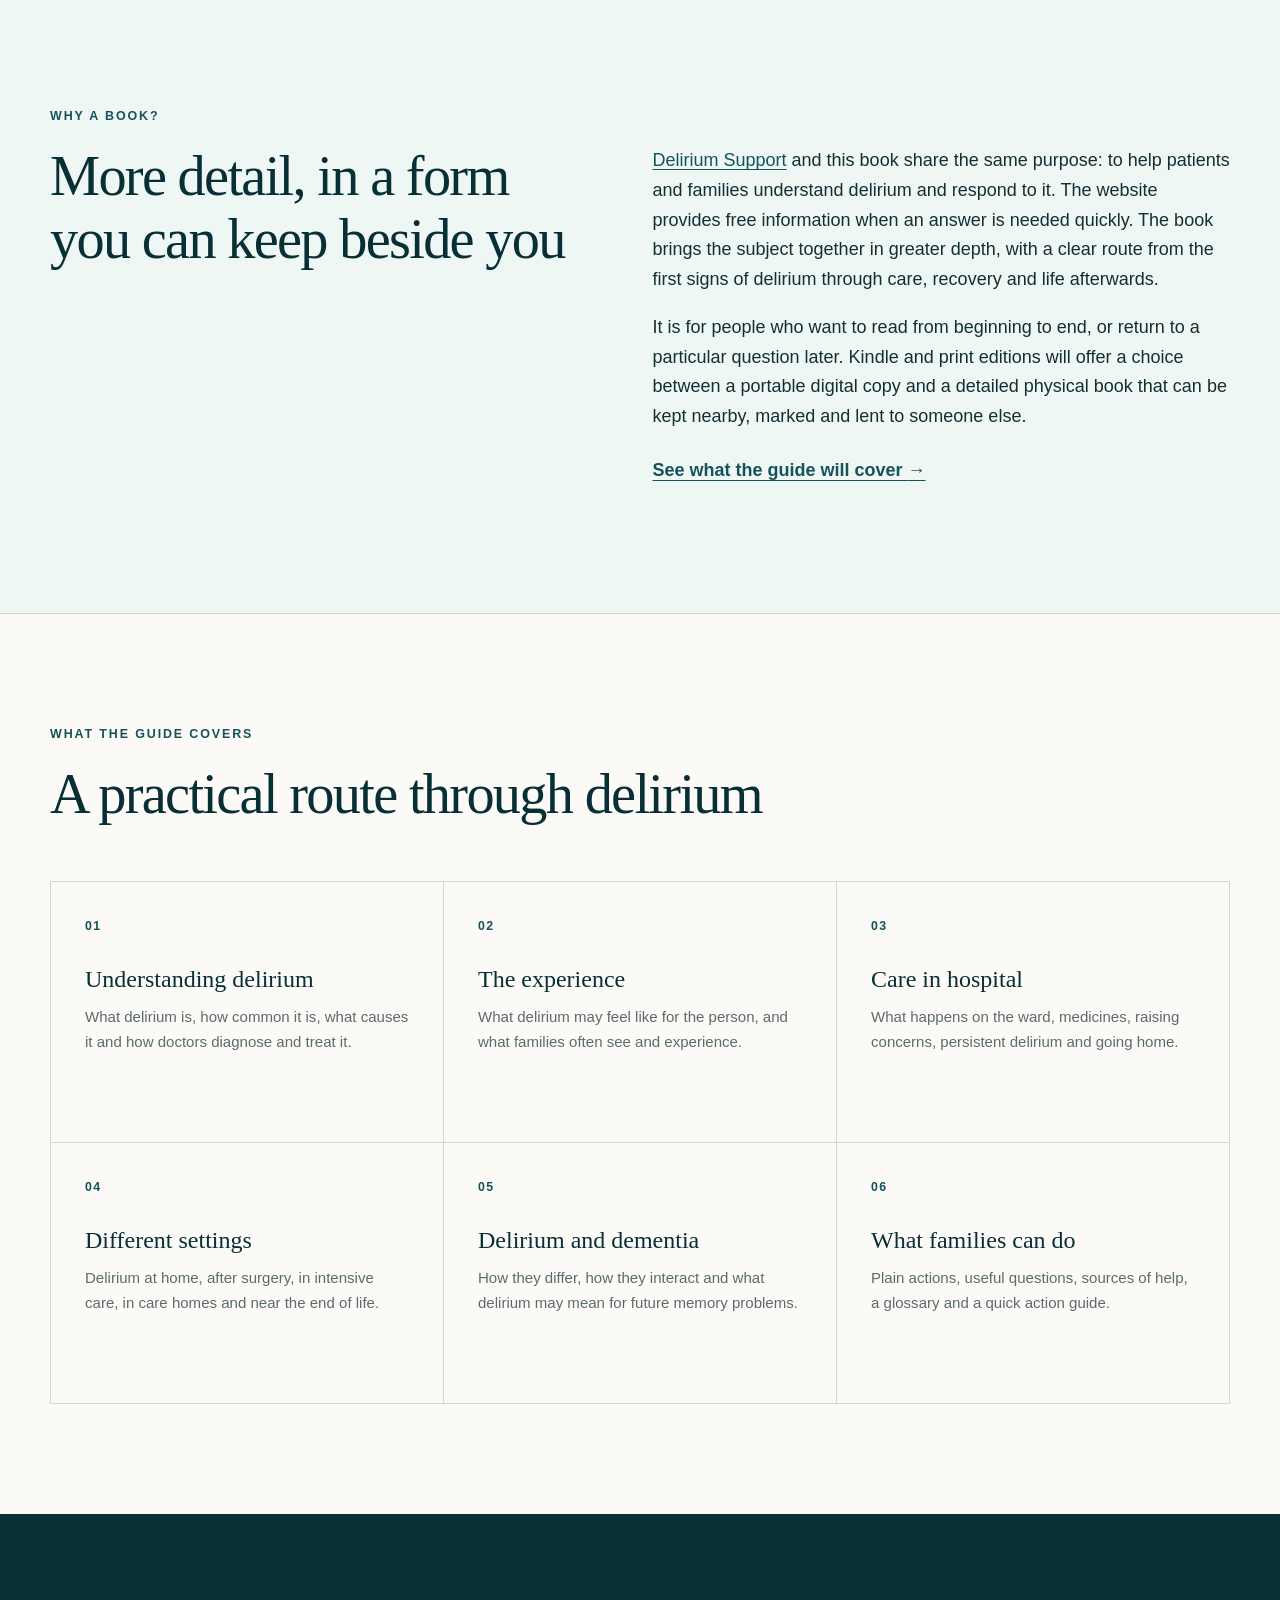
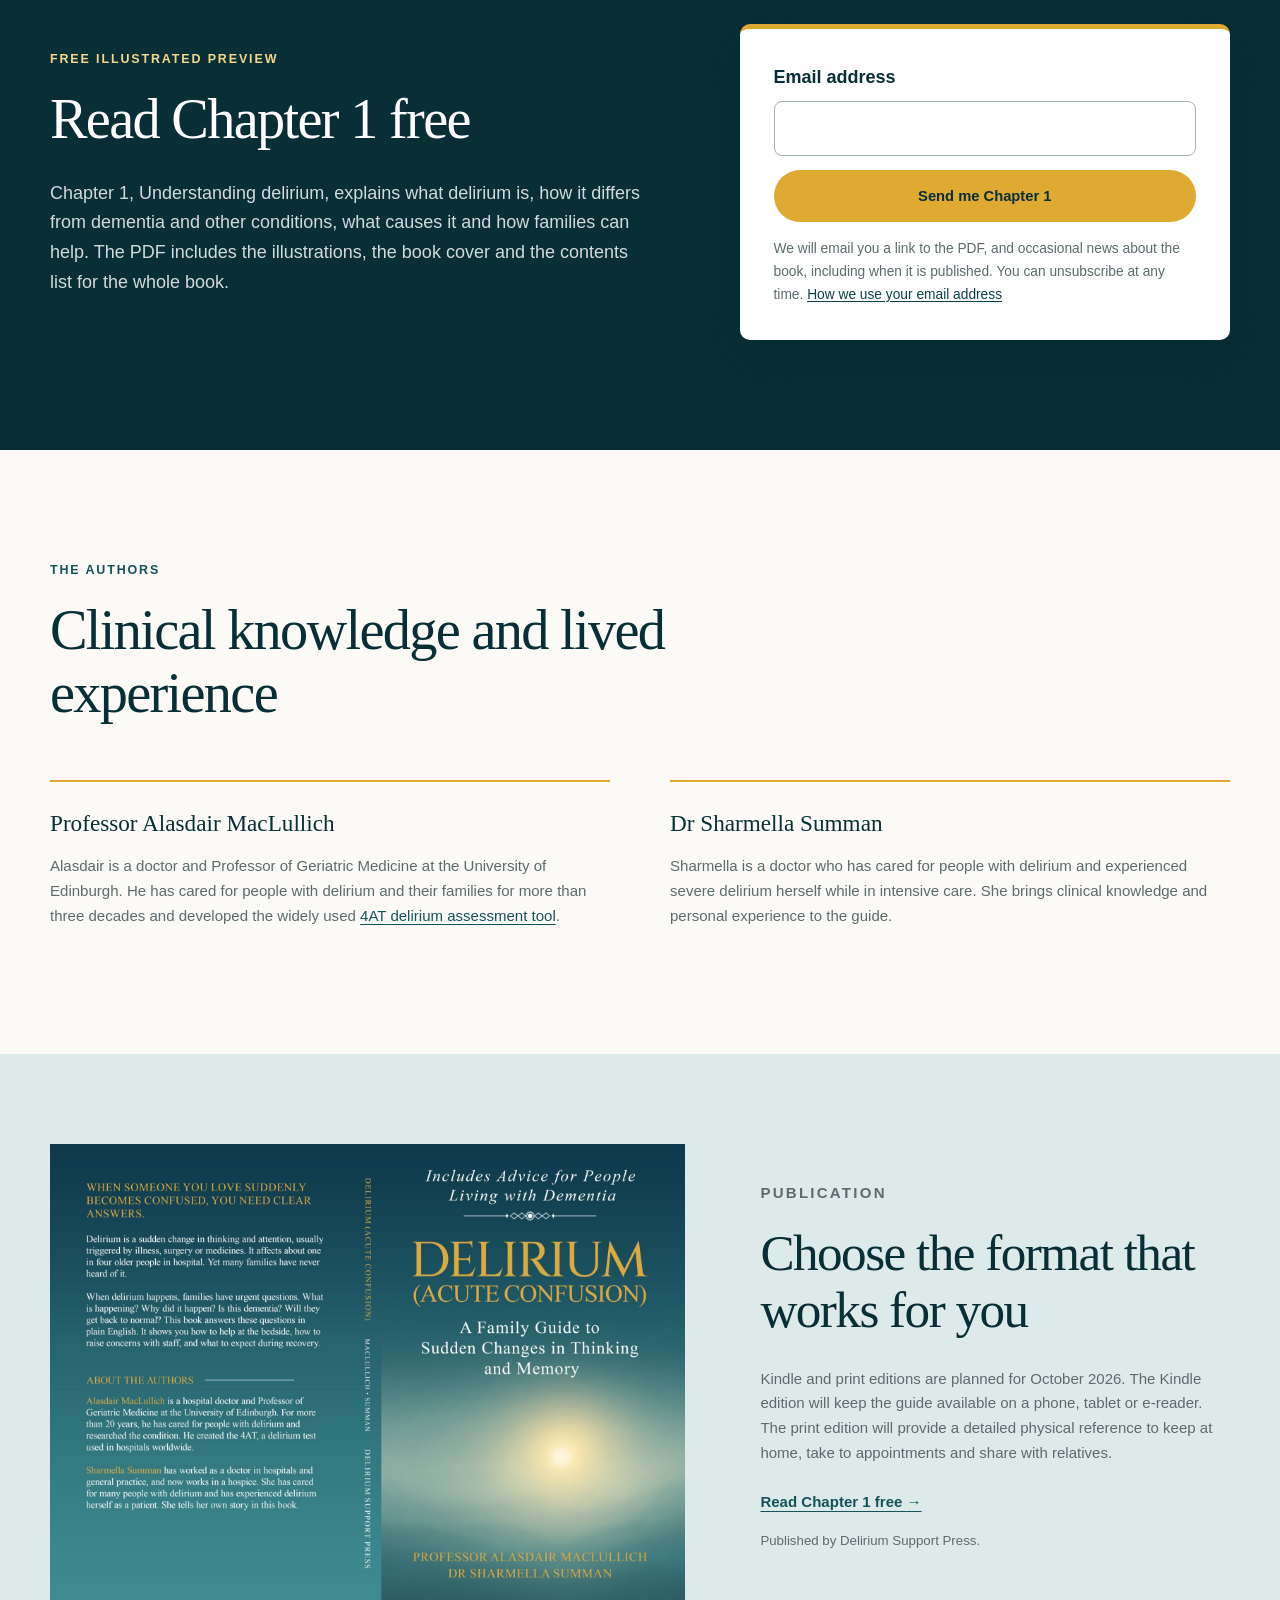
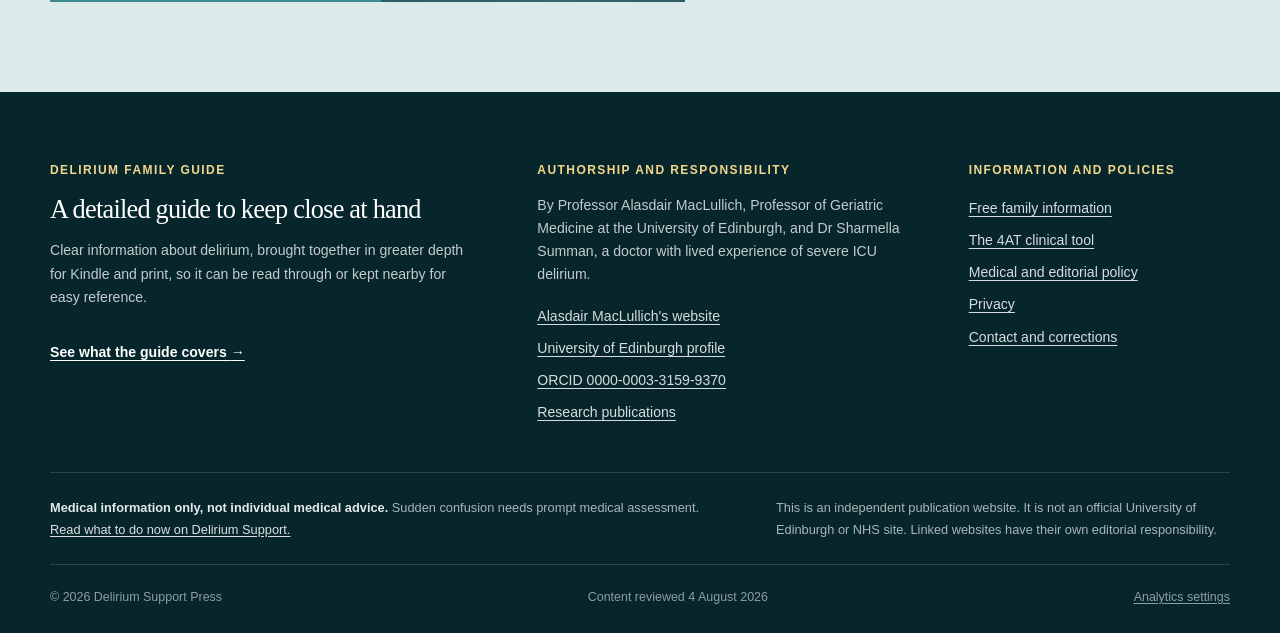
==== commit df53876f: "Improve mobile navigation and signup reliability" ====
--- a/index.html
+++ b/index.html
@@ -135,7 +135,13 @@
     </div>
   </header>
 
-  <main id="main">
+  <main id="main" tabindex="-1">
+    <aside class="medical-note" aria-label="Urgent medical advice">
+      <div class="shell">
+        <strong>Sudden confusion needs prompt medical assessment.</strong>
+        <span>This website does not replace advice from a healthcare professional. <a href="https://deliriumsupport.com/get-help-now/">Free information about what to do now is available on Delirium Support.</a></span>
+      </div>
+    </aside>
     <section class="hero" id="top">
       <div class="shell hero-grid">
         <div class="hero-copy">
@@ -158,13 +164,6 @@
       </div>
     </section>
 
-    <aside class="medical-note" aria-label="Urgent medical advice">
-      <div class="shell">
-        <strong>Sudden confusion needs prompt medical assessment.</strong>
-        <span>This website does not replace advice from a healthcare professional. <a href="https://deliriumsupport.com/get-help-now/">Free information about what to do now is available on Delirium Support.</a></span>
-      </div>
-    </aside>
-
     <section class="section" id="about">
       <div class="shell narrow">
         <p class="section-label">About the book</p>
@@ -235,14 +234,15 @@
           <p>Chapter 1, Understanding delirium, explains what delirium is, how it differs from dementia and other conditions, what causes it and how families can help. The PDF includes the illustrations, the book cover and the contents list for the whole book.</p>
         </div>
         <div class="status-card signup-card">
-          <form class="signup-form" id="chapter-signup" action="https://assets.mailerlite.com/jsonp/1670382/forms/160368539465679921/subscribe" method="post" novalidate>
+          <p class="signup-fallback" id="signup-fallback">If the form is unavailable, <a href="mailto:alasdair@the4at.com?subject=Chapter%201%20request">email us to request Chapter 1</a>.</p>
+          <form hidden class="signup-form" id="chapter-signup" action="https://assets.mailerlite.com/jsonp/1670382/forms/160368539465679921/subscribe" method="post" novalidate>
             <label for="signup-email">Email address</label>
-            <input id="signup-email" name="fields[email]" type="email" autocomplete="email" inputmode="email" required>
+            <input id="signup-email" name="fields[email]" type="email" autocomplete="email" inputmode="email" autocapitalize="none" spellcheck="false" aria-describedby="signup-note signup-message" required>
             <input type="hidden" name="ml-submit" value="1">
             <input type="hidden" name="anticsrf" value="true">
             <button class="button button-primary" type="submit">Send me Chapter 1</button>
-            <p class="signup-note">We will email you a link to the PDF, and occasional news about the book, including when it is published. You can unsubscribe at any time. <a href="privacy.html#email-updates">How we use your email address</a></p>
-            <p class="signup-message" role="status" aria-live="polite"></p>
+            <p class="signup-note" id="signup-note">We will email you a link to the PDF, and occasional news about the book, including when it is published. You can unsubscribe at any time. <a href="privacy.html#email-updates">How we use your email address</a></p>
+            <p class="signup-message" id="signup-message" role="status" aria-live="polite" aria-atomic="true"></p>
           </form>
         </div>
       </div>
--- a/styles.css
+++ b/styles.css
@@ -43,7 +43,8 @@
   color: var(--teal-950);
 }
 
-a:focus-visible {
+a:focus-visible,
+button:focus-visible {
   outline: 3px solid var(--gold);
   outline-offset: 4px;
   border-radius: 2px;
@@ -135,7 +136,7 @@
   color: var(--white);
 }
 
-.nav-action {
+.site-header nav .nav-action {
   padding: 8px 14px;
   color: var(--teal-950);
   background: var(--gold-light);
@@ -143,7 +144,7 @@
   font-weight: 650;
 }
 
-.nav-action:hover {
+.site-header nav .nav-action:hover {
   color: var(--teal-950);
   background: var(--white);
 }
@@ -654,6 +655,8 @@
   bottom: 18px;
   left: 18px;
   max-width: 680px;
+  max-height: calc(100dvh - 36px);
+  overflow-y: auto;
   margin-inline: auto;
   padding: 18px 20px;
   border: 1px solid rgba(255, 255, 255, 0.32);
@@ -685,6 +688,11 @@
 
 .analytics-consent .button-secondary {
   background: transparent;
+}
+
+.analytics-consent .button-secondary:hover {
+  color: var(--teal-950);
+  background: var(--white);
 }
 
 .analytics-consent-actions a {
@@ -788,7 +796,7 @@
 }
 
 .status-card .signup-form .signup-message:empty {
-  display: none;
+  margin: 0;
 }
 
 .status-card .signup-form .signup-message[data-state="error"] {
@@ -846,11 +854,27 @@
 
   .header-inner {
     min-height: 70px;
+    flex-wrap: wrap;
     justify-content: flex-start;
+    gap: 8px;
+    padding-block: 16px;
   }
 
   .site-header nav {
-    display: none;
+    display: flex;
+    flex-wrap: wrap;
+    gap: 4px 16px;
+    width: 100%;
+  }
+
+  .site-header nav a {
+    display: inline-flex;
+    align-items: center;
+    min-height: 44px;
+  }
+
+  .status-card {
+    padding: 24px;
   }
 
   .hero-grid {
@@ -921,6 +945,9 @@
 @media print {
   .site-header,
   .actions,
+  .analytics-consent,
+  .signup-form,
+  .signup-fallback,
   footer {
     display: none;
   }
@@ -932,6 +959,12 @@
     background: #fff;
   }
 
+  .hero p,
+  .preview-section p,
+  .section-label.light {
+    color: #000 !important;
+  }
+
   .hero-grid,
   .section {
     min-height: auto;
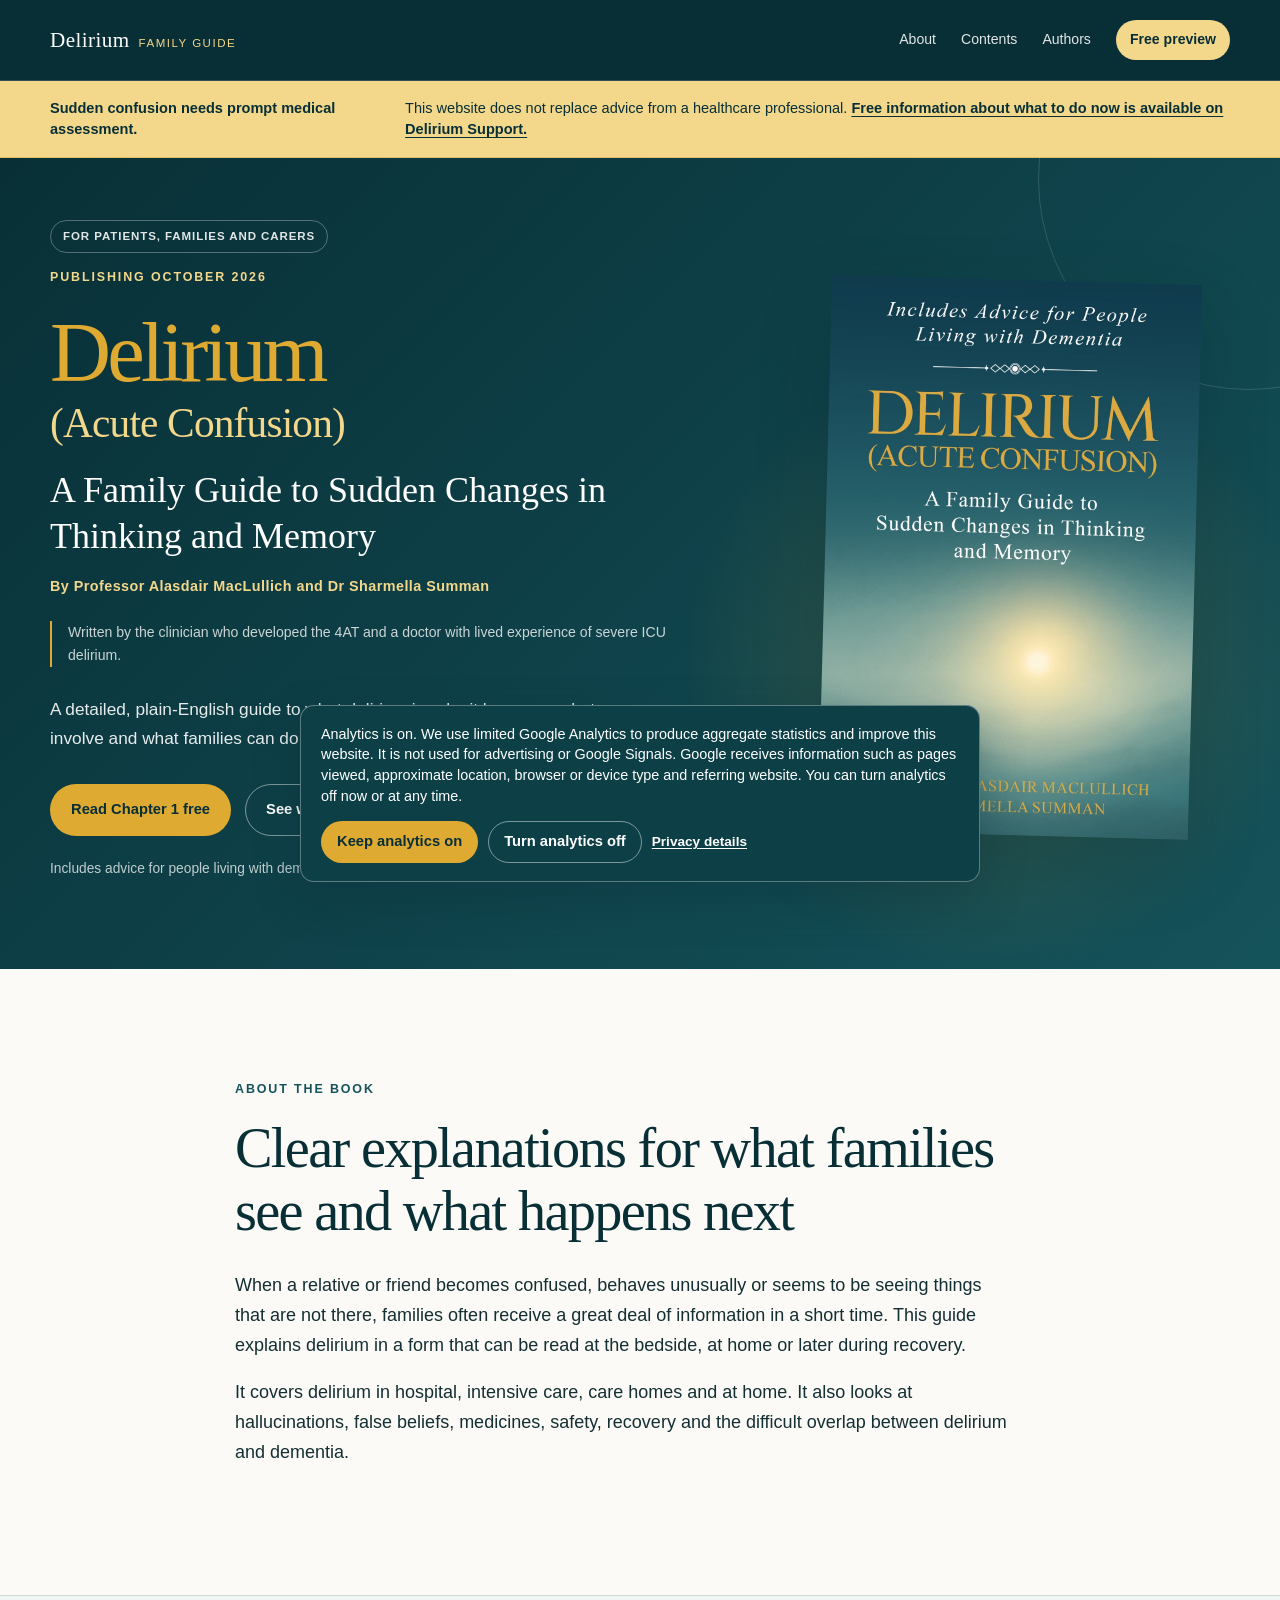
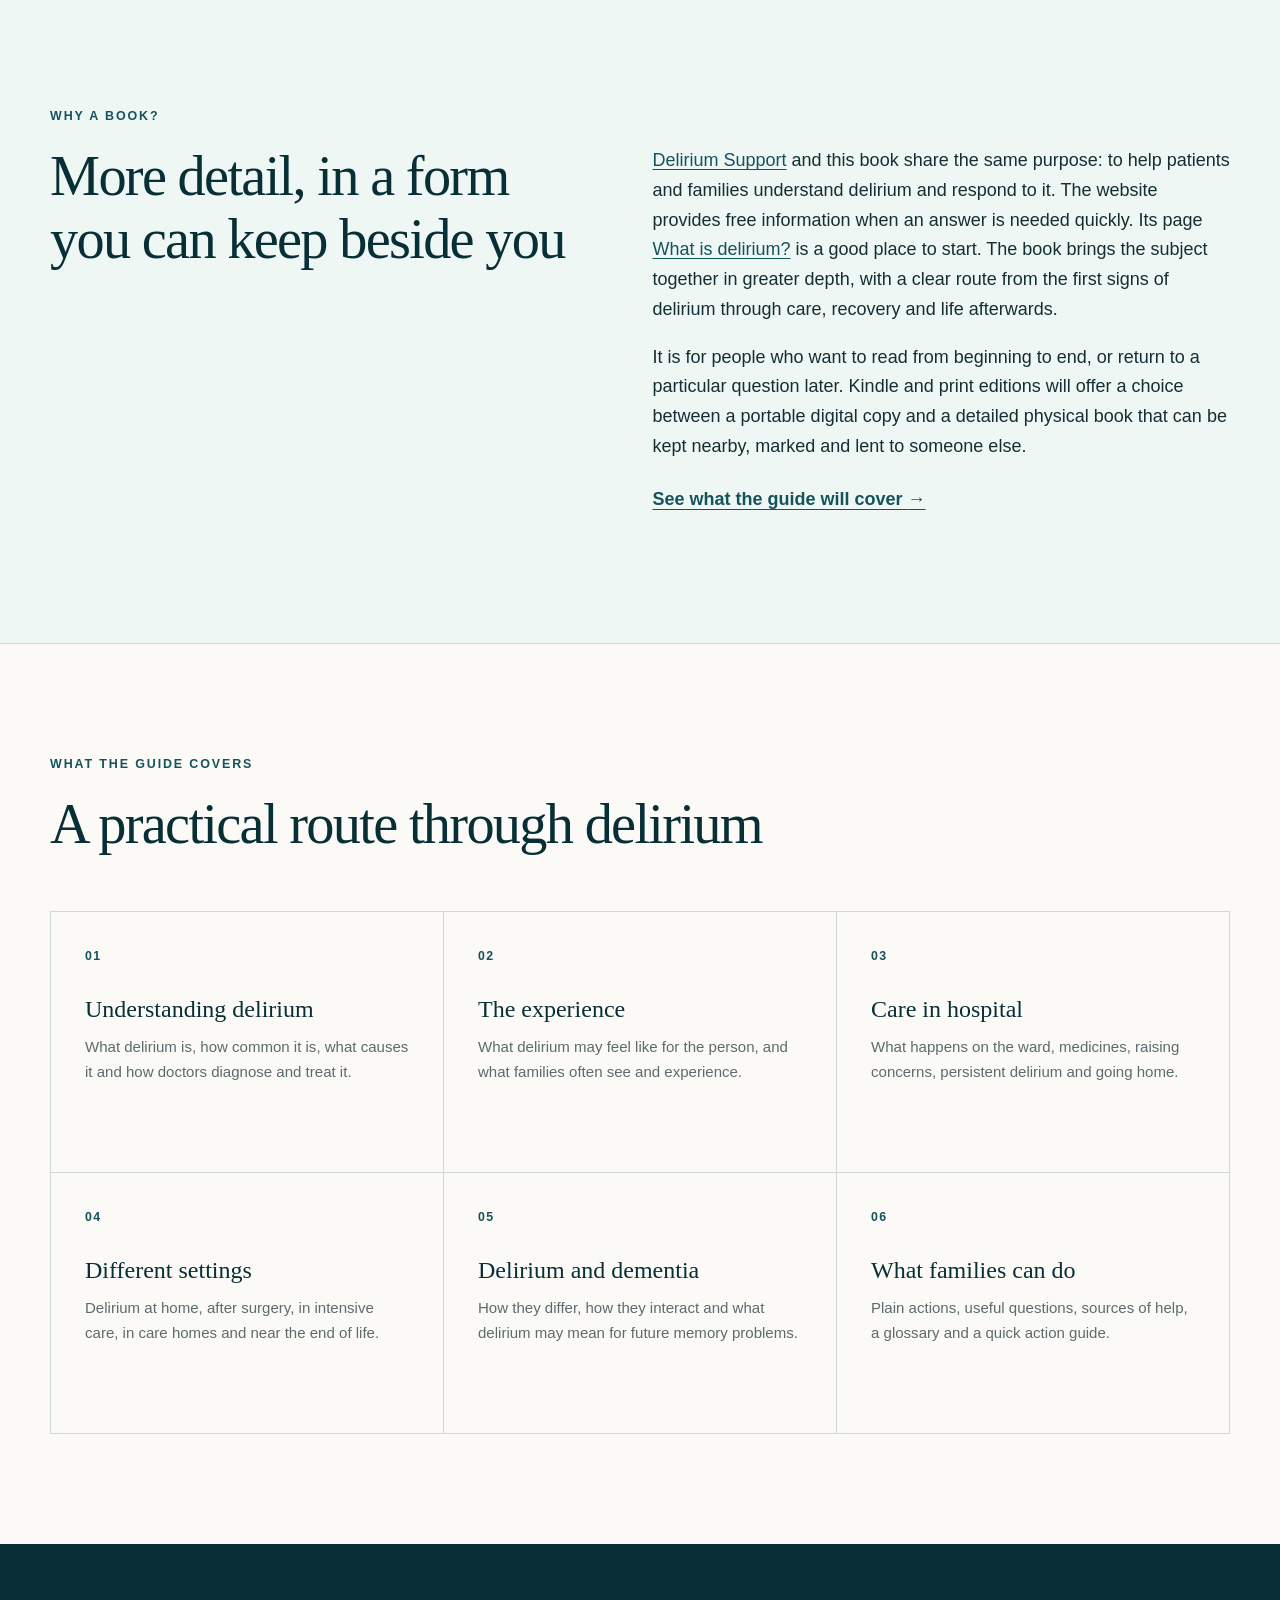
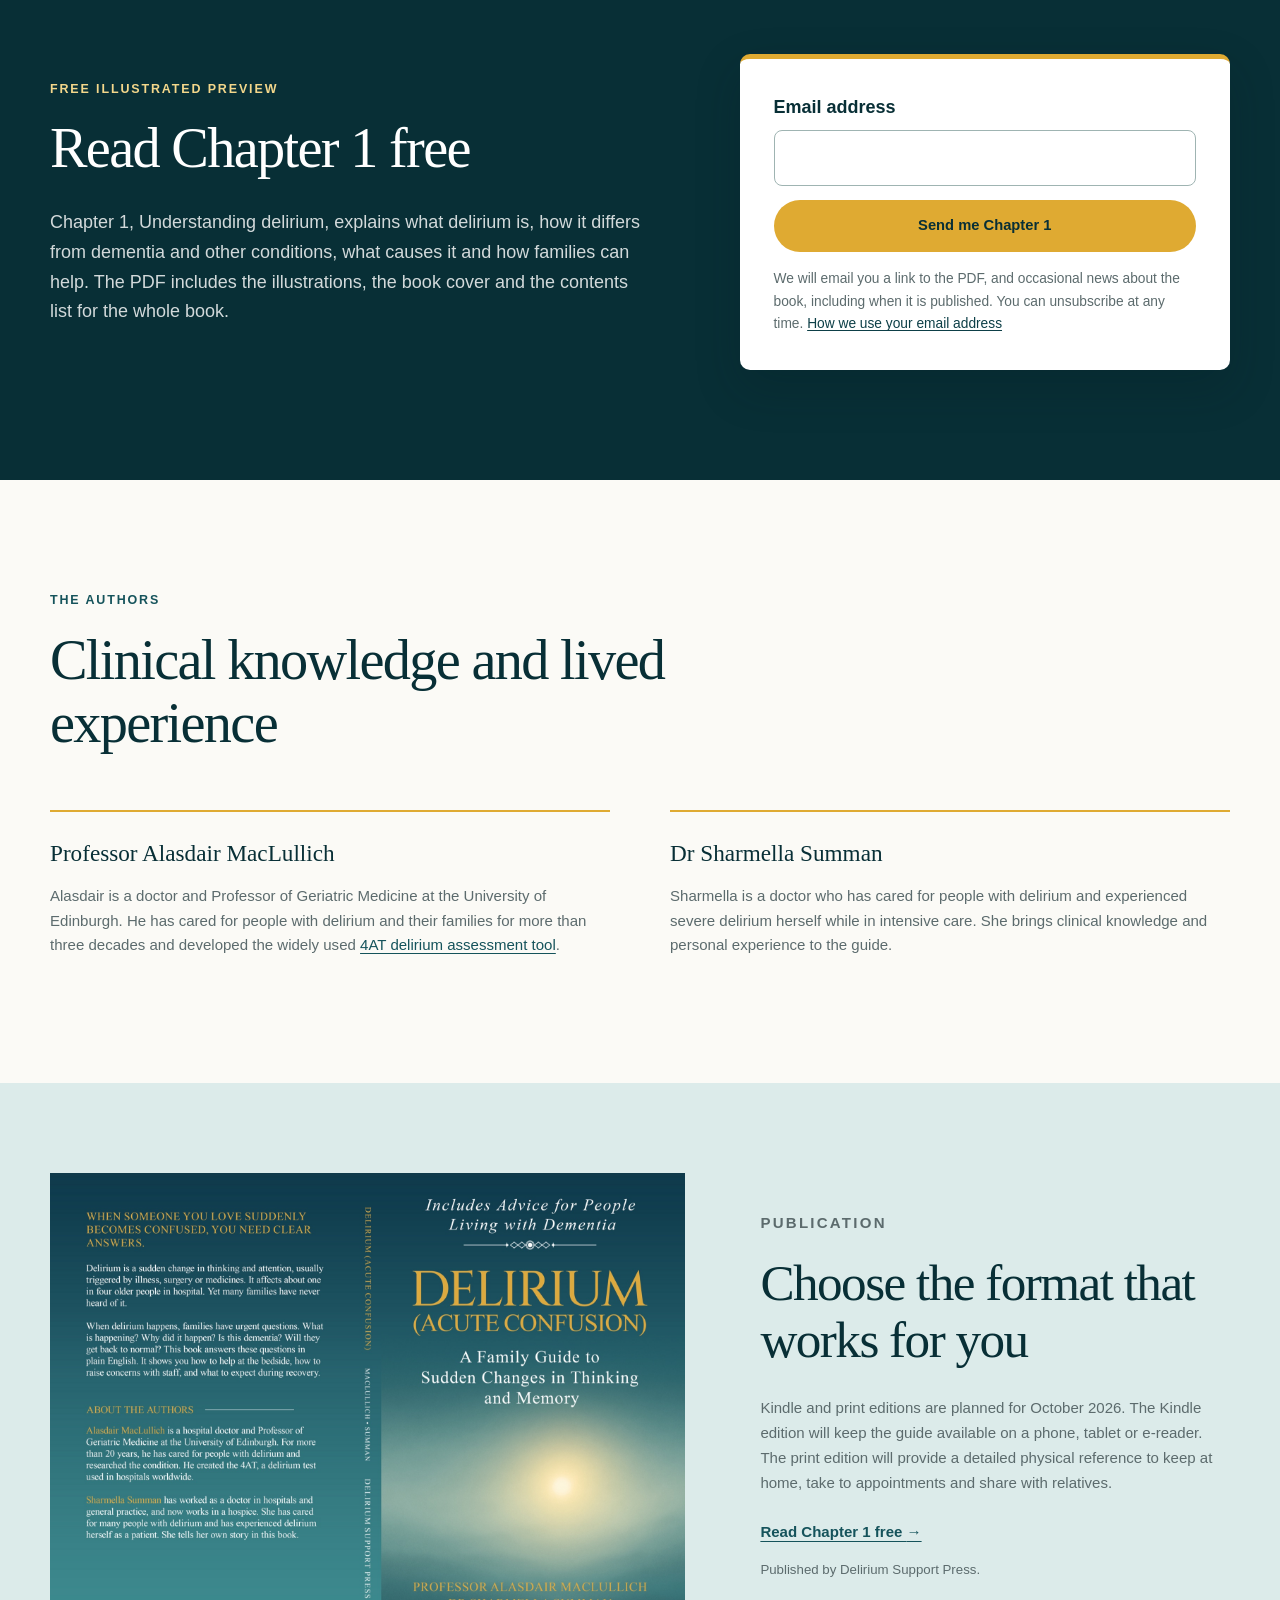
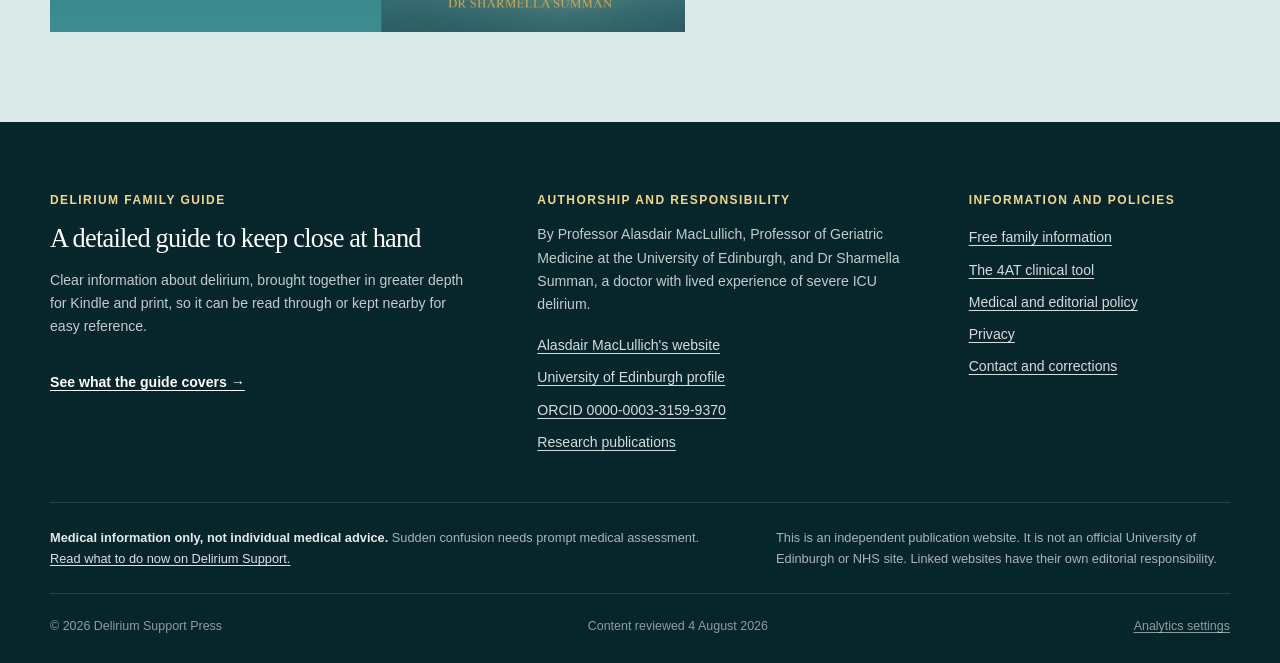
==== commit a870a705: "Link to What is delirium? on Delirium Support" ====
--- a/index.html
+++ b/index.html
@@ -29,9 +29,9 @@
   <meta name="twitter:image" content="https://deliriumfamilyguide.com/assets/delirium-family-guide-formats.jpg">
   <meta name="twitter:image:alt" content="The complete paperback cover spread, showing the back cover, spine and front cover of Delirium (Acute Confusion): A Family Guide">
   <title>Delirium (Acute Confusion): A Family Guide | October 2026</title>
-  <link rel="stylesheet" href="styles.css">
-  <script src="analytics-consent.js" defer></script>
-  <script src="signup.js" defer></script>
+  <link rel="stylesheet" href="styles.css?v=20260920">
+  <script src="analytics-consent.js?v=20260920" defer></script>
+  <script src="signup.js?v=20260920" defer></script>
   <script type="application/ld+json">
   {
     "@context": "https://schema.org",
@@ -180,7 +180,7 @@
           <h2 id="why-book-title">More detail, in a form you can keep beside you</h2>
         </div>
         <div class="prose">
-          <p><a href="https://deliriumsupport.com">Delirium Support</a> and this book share the same purpose: to help patients and families understand delirium and respond to it. The website provides free information when an answer is needed quickly. The book brings the subject together in greater depth, with a clear route from the first signs of delirium through care, recovery and life afterwards.</p>
+          <p><a href="https://deliriumsupport.com">Delirium Support</a> and this book share the same purpose: to help patients and families understand delirium and respond to it. The website provides free information when an answer is needed quickly. Its page <a href="https://deliriumsupport.com/what-is-delirium/">What is delirium?</a> is a good place to start. The book brings the subject together in greater depth, with a clear route from the first signs of delirium through care, recovery and life afterwards.</p>
           <p>It is for people who want to read from beginning to end, or return to a particular question later. Kindle and print editions will offer a choice between a portable digital copy and a detailed physical book that can be kept nearby, marked and lent to someone else.</p>
           <p class="soft-cta"><a href="#contents">See what the guide will cover <span aria-hidden="true">→</span></a></p>
         </div>
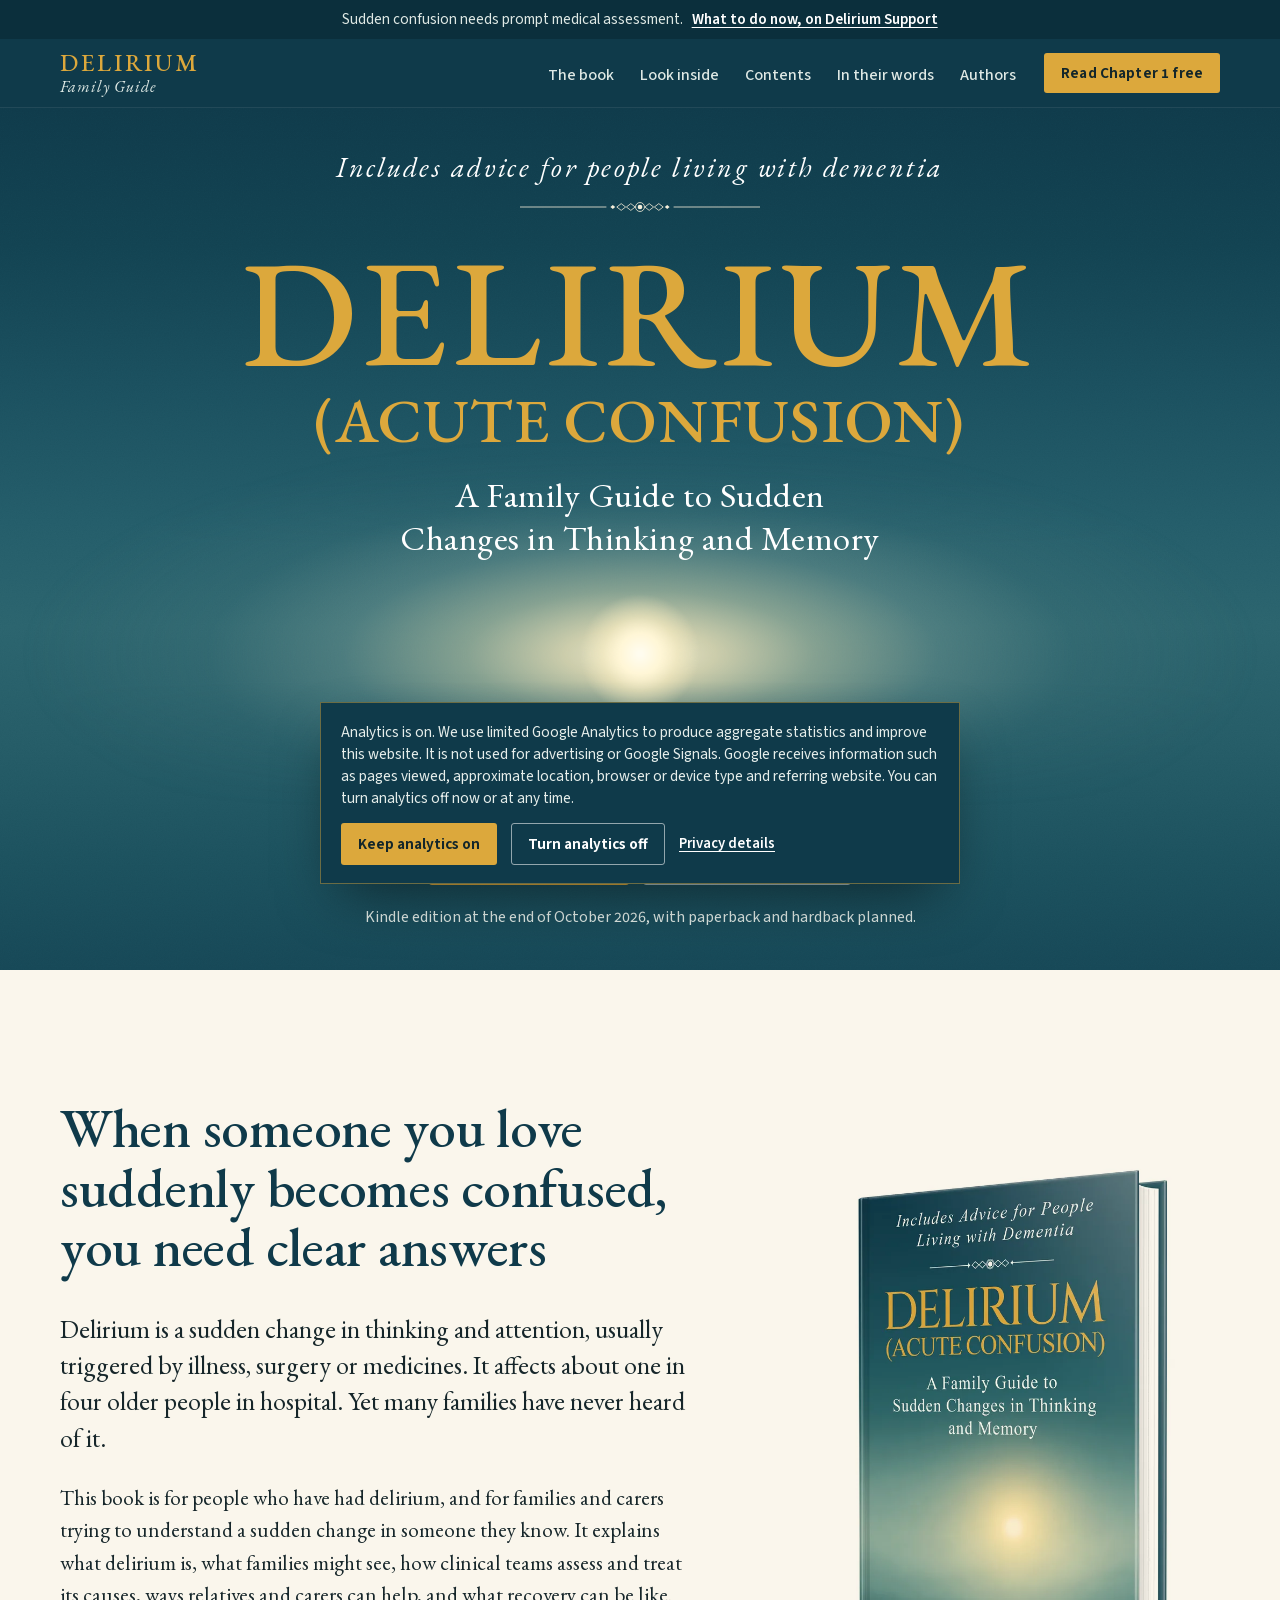
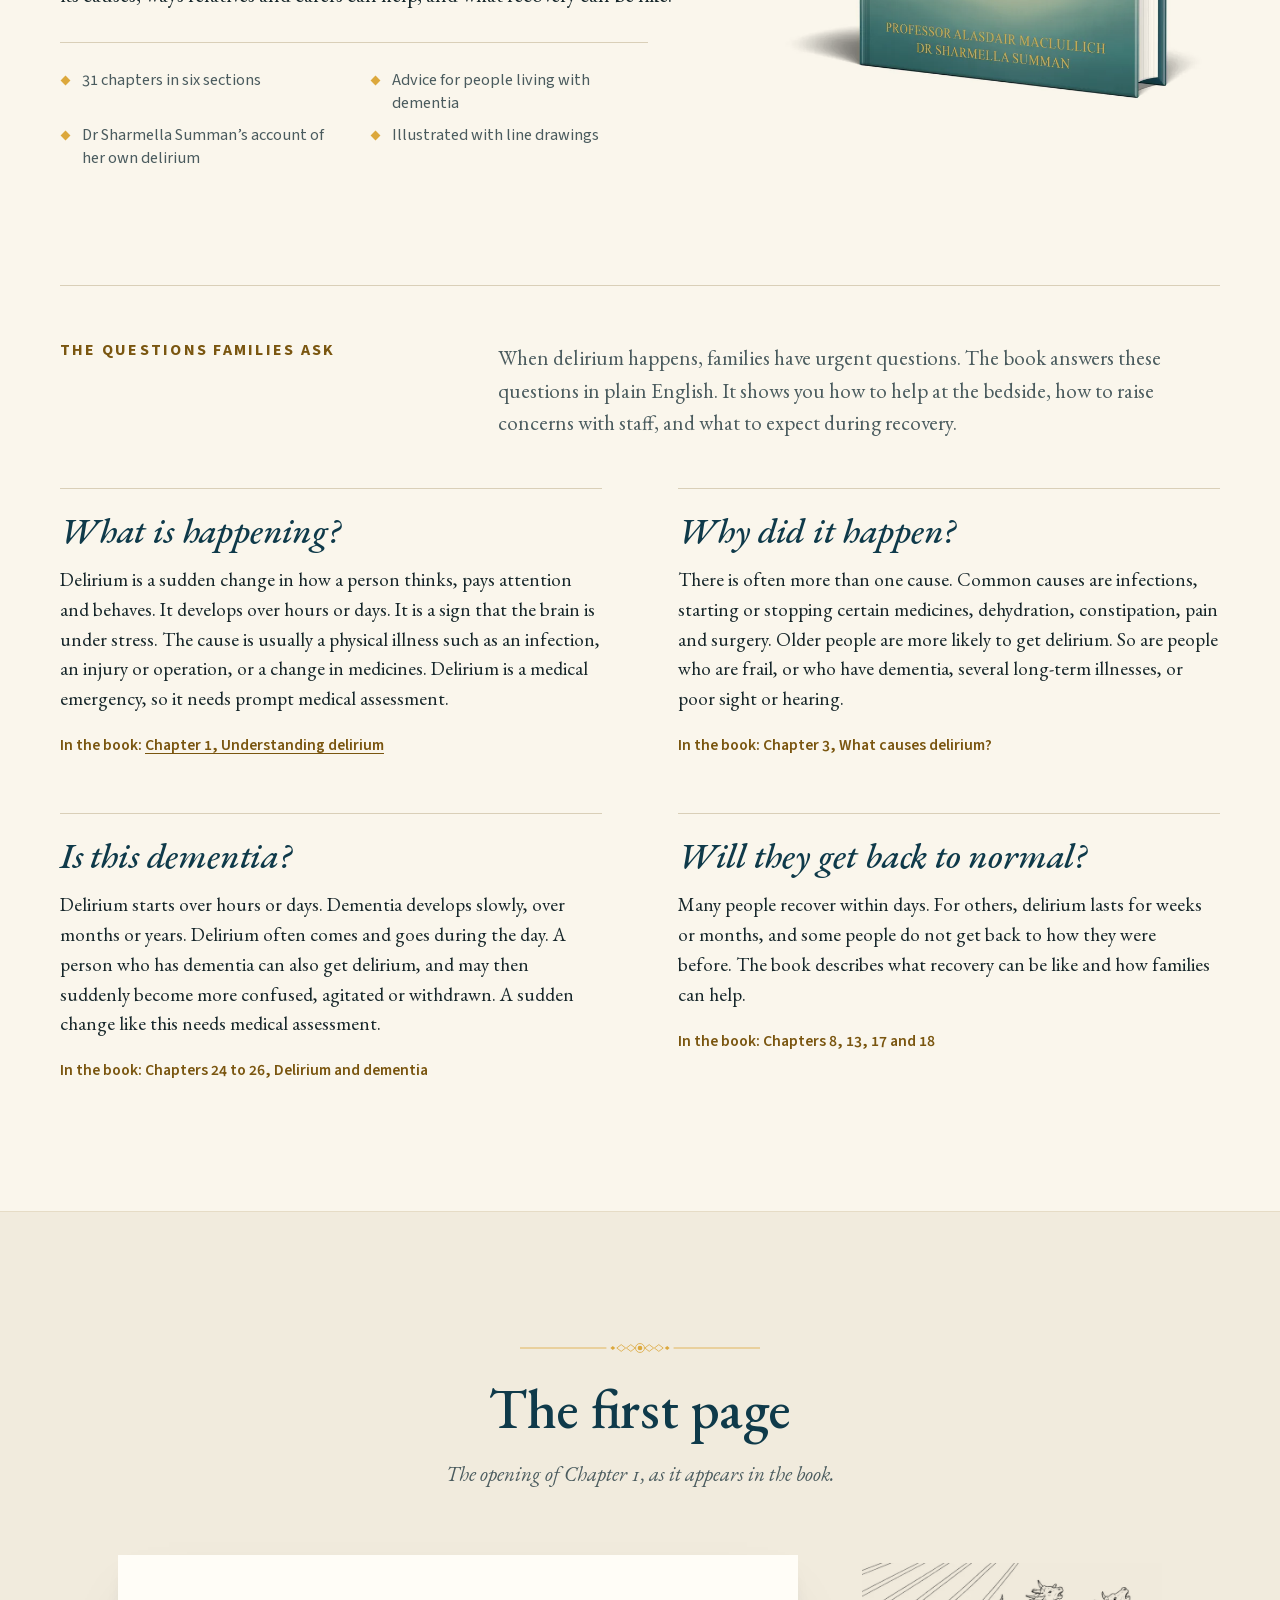
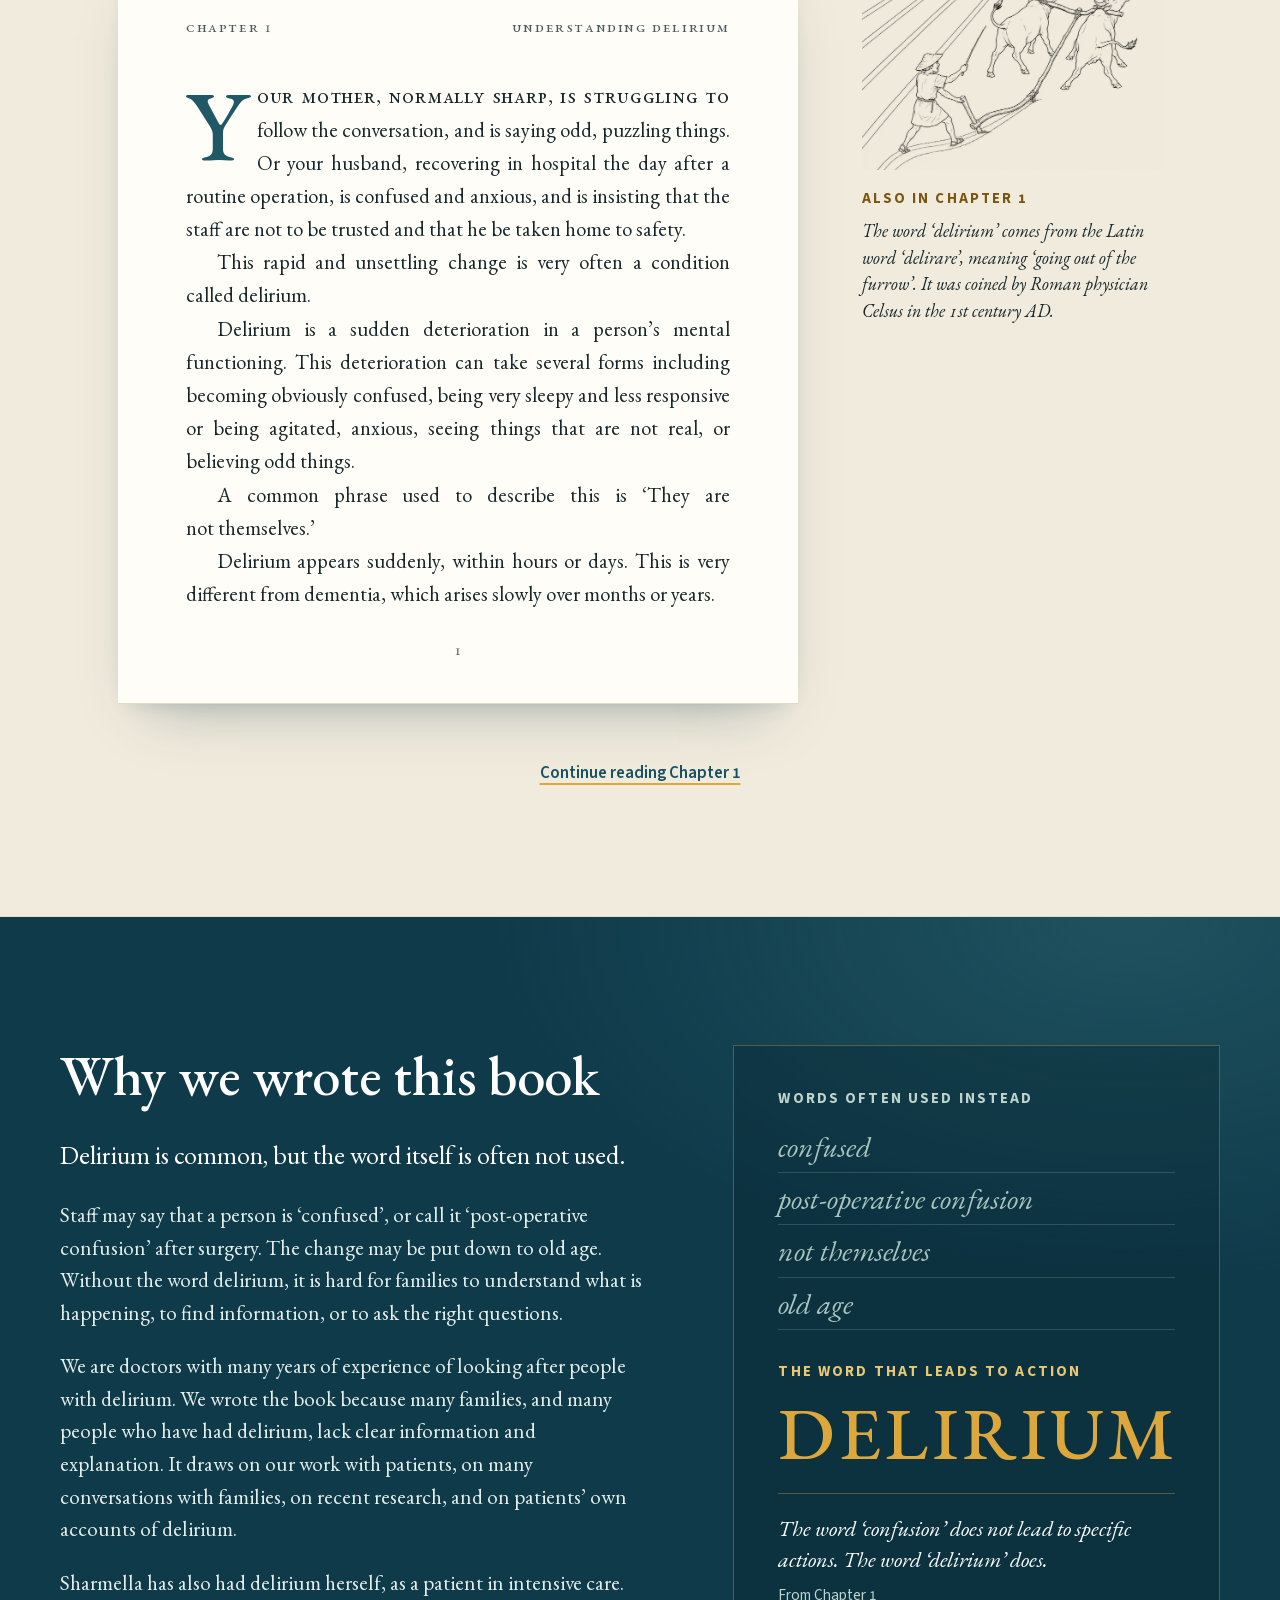
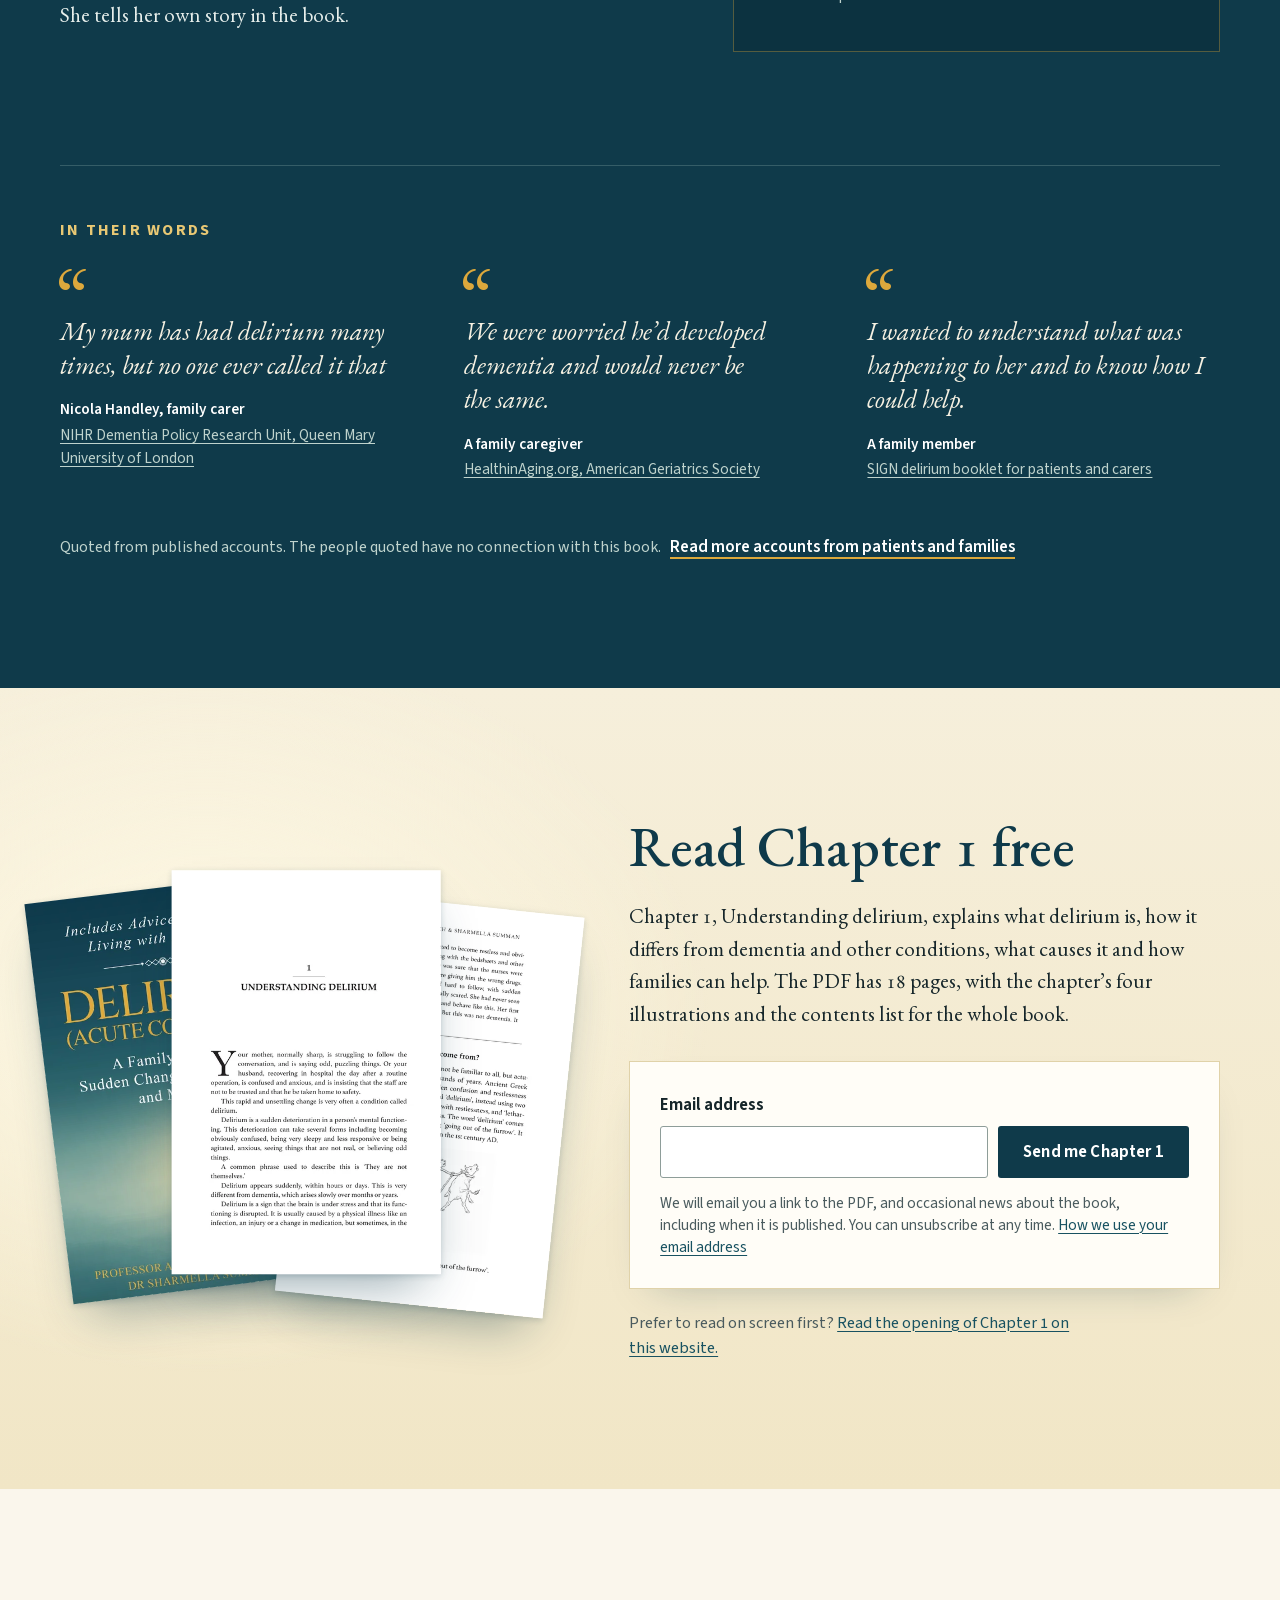
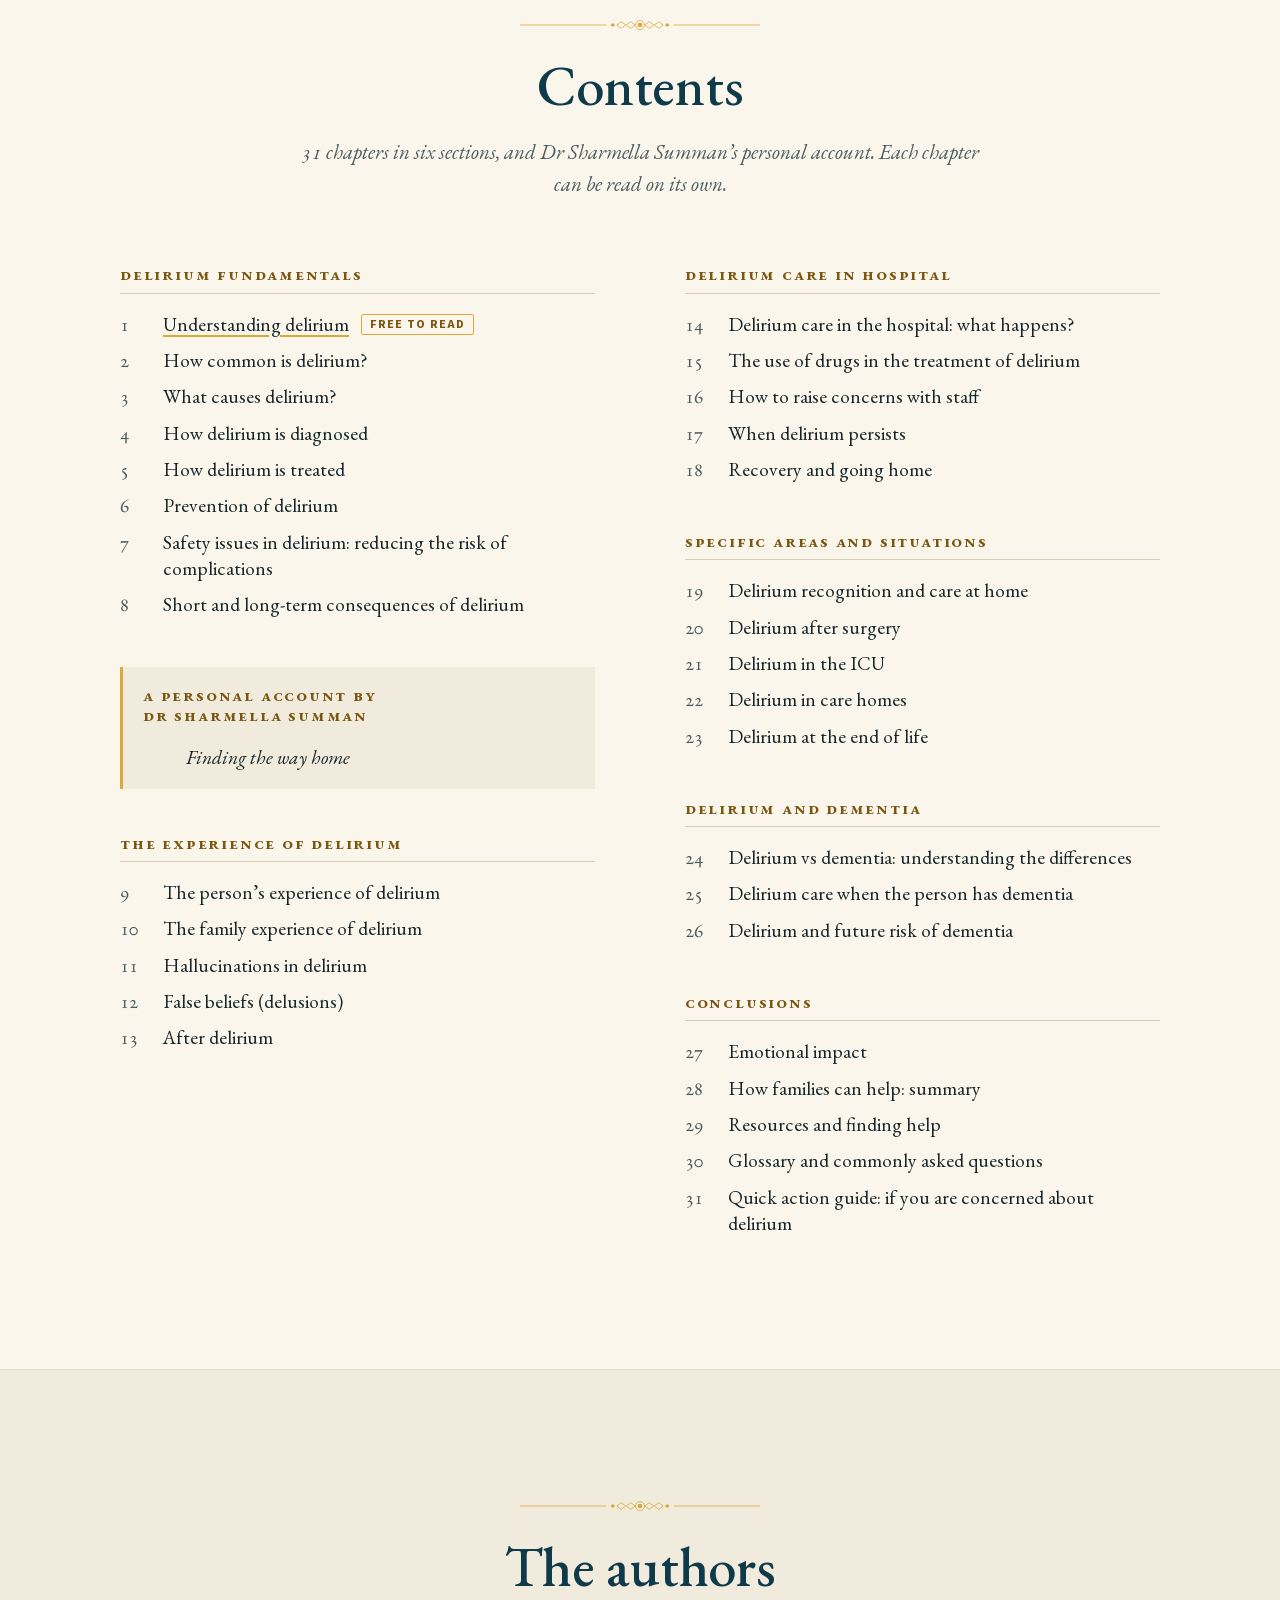
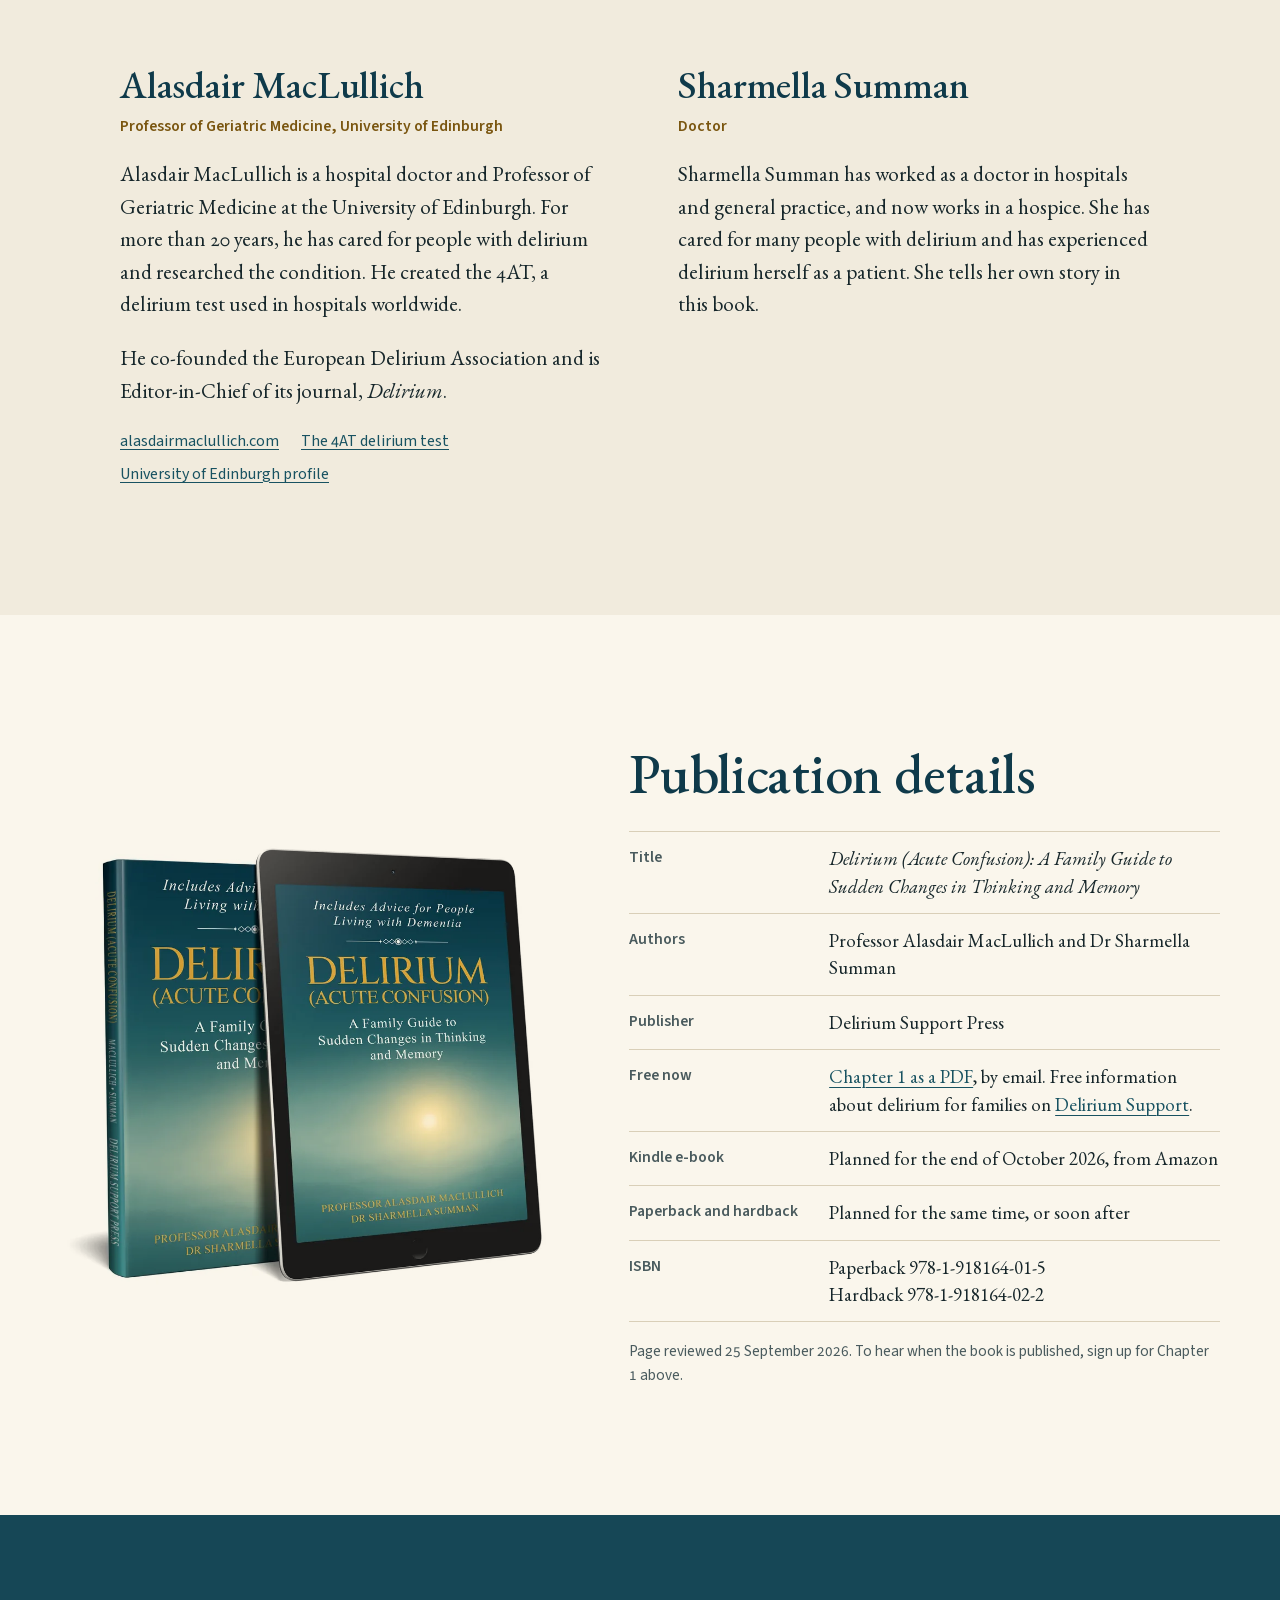
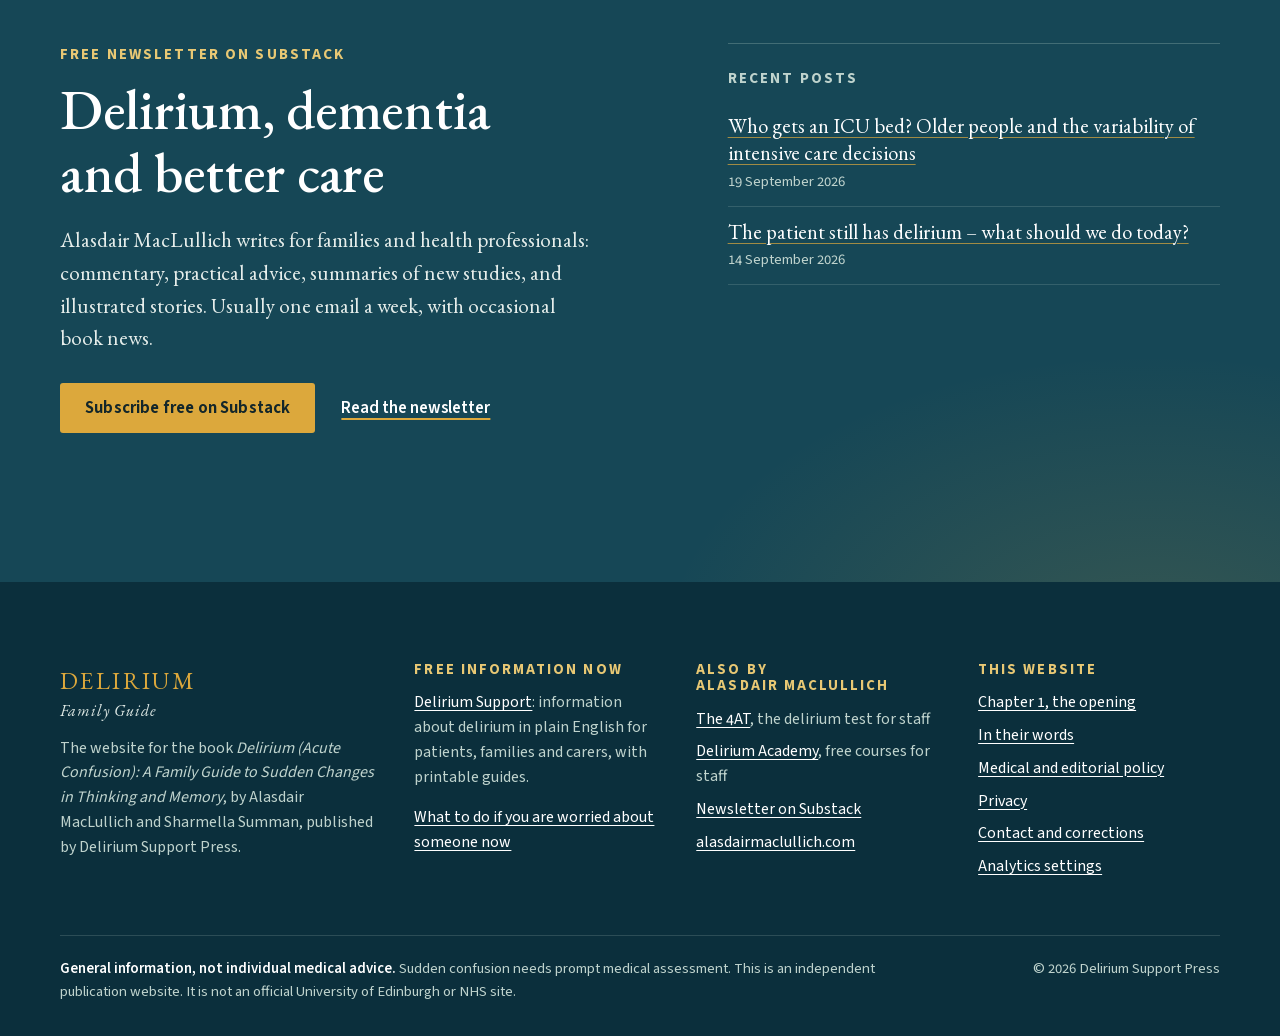
==== commit 4b7d4512: "Redesign the website around the book cover Home page: the cover set in live type over the cover's te" ====
--- a/index.html
+++ b/index.html
@@ -3,35 +3,39 @@
 <head>
   <meta charset="utf-8">
   <meta name="viewport" content="width=device-width, initial-scale=1">
-  <meta name="theme-color" content="#0d3f47">
-  <meta name="description" content="A clear, detailed guide to delirium (acute confusion) for patients, families and carers, by Professor Alasdair MacLullich and Dr Sharmella Summan.">
+  <title>Delirium (Acute Confusion): A Family Guide | Book by MacLullich and Summan</title>
+  <meta name="description" content="A book in plain English for families and carers about delirium: a sudden change in thinking and attention caused by illness, surgery or medicines. Read Chapter 1 free.">
   <meta name="author" content="Professor Alasdair MacLullich and Dr Sharmella Summan">
   <meta name="robots" content="index,follow,max-image-preview:large,max-snippet:-1,max-video-preview:-1">
   <meta name="google-site-verification" content="UDfG3YP4StCWxqXGBleJeKKGqVxWF2oilvIe5wNzfOc">
   <meta name="msvalidate.01" content="1ABA82F102DF1190DEEBABCE5577DBB4">
+  <meta name="theme-color" content="#0f3a4a">
   <link rel="canonical" href="https://deliriumfamilyguide.com/">
-  <link rel="icon" href="assets/delirium-family-guide-cover.jpg" type="image/jpeg">
-  <link rel="preload" href="assets/delirium-family-guide-cover.jpg" as="image" fetchpriority="high">
+  <link rel="icon" href="/favicon.svg" type="image/svg+xml">
+  <link rel="icon" href="/favicon.ico" sizes="32x32">
+  <link rel="apple-touch-icon" href="/apple-touch-icon.png">
+  <link rel="preload" href="/assets/fonts/eb-garamond-roman.woff2" as="font" type="font/woff2" crossorigin>
+  <link rel="preload" href="/assets/fonts/eb-garamond-italic.woff2" as="font" type="font/woff2" crossorigin>
   <meta property="og:type" content="book">
   <meta property="og:locale" content="en_GB">
   <meta property="og:site_name" content="Delirium Family Guide">
   <meta property="og:title" content="Delirium (Acute Confusion): A Family Guide">
-  <meta property="og:description" content="A detailed guide for families and carers, publishing October 2026. Read the illustrated Chapter 1 free.">
+  <meta property="og:description" content="A book in plain English for families and carers about delirium. Read Chapter 1 free. Kindle edition at the end of October 2026.">
   <meta property="og:url" content="https://deliriumfamilyguide.com/">
-  <meta property="og:image" content="https://deliriumfamilyguide.com/assets/delirium-family-guide-formats.jpg">
+  <meta property="og:image" content="https://deliriumfamilyguide.com/assets/og/og-home.jpg">
   <meta property="og:image:type" content="image/jpeg">
-  <meta property="og:image:width" content="1800">
-  <meta property="og:image:height" content="1300">
-  <meta property="og:image:alt" content="The complete paperback cover spread, showing the back cover, spine and front cover of Delirium (Acute Confusion): A Family Guide">
+  <meta property="og:image:width" content="1200">
+  <meta property="og:image:height" content="630">
+  <meta property="og:image:alt" content="The cover of Delirium (Acute Confusion): A Family Guide to Sudden Changes in Thinking and Memory, by Alasdair MacLullich and Sharmella Summan">
+  <meta property="book:isbn" content="9781918164015">
   <meta name="twitter:card" content="summary_large_image">
   <meta name="twitter:title" content="Delirium (Acute Confusion): A Family Guide">
-  <meta name="twitter:description" content="A detailed guide for families and carers, publishing October 2026.">
-  <meta name="twitter:image" content="https://deliriumfamilyguide.com/assets/delirium-family-guide-formats.jpg">
-  <meta name="twitter:image:alt" content="The complete paperback cover spread, showing the back cover, spine and front cover of Delirium (Acute Confusion): A Family Guide">
-  <title>Delirium (Acute Confusion): A Family Guide | October 2026</title>
-  <link rel="stylesheet" href="styles.css?v=20260920">
-  <script src="analytics-consent.js?v=20260920" defer></script>
-  <script src="signup.js?v=20260920" defer></script>
+  <meta name="twitter:description" content="A book in plain English for families and carers about delirium. Read Chapter 1 free.">
+  <meta name="twitter:image" content="https://deliriumfamilyguide.com/assets/og/og-home.jpg">
+  <meta name="twitter:image:alt" content="The cover of Delirium (Acute Confusion): A Family Guide to Sudden Changes in Thinking and Memory">
+  <link rel="stylesheet" href="/styles.css?v=20260925">
+  <script src="/analytics-consent.js?v=20260925" defer></script>
+  <script src="/signup.js?v=20260925" defer></script>
   <script type="application/ld+json">
   {
     "@context": "https://schema.org",
@@ -41,7 +45,7 @@
         "@id": "https://deliriumfamilyguide.com/#website",
         "url": "https://deliriumfamilyguide.com/",
         "name": "Delirium Family Guide",
-        "description": "Information about Delirium (Acute Confusion): A Family Guide for patients, families and carers.",
+        "description": "The website for Delirium (Acute Confusion): A Family Guide to Sudden Changes in Thinking and Memory, a book for patients, families and carers.",
         "inLanguage": "en-GB",
         "publisher": { "@id": "https://deliriumfamilyguide.com/#publisher" }
       },
@@ -50,28 +54,52 @@
         "@id": "https://deliriumfamilyguide.com/#webpage",
         "url": "https://deliriumfamilyguide.com/",
         "name": "Delirium (Acute Confusion): A Family Guide",
-        "description": "A clear, detailed guide to delirium for patients, families and carers.",
+        "description": "A book in plain English for families and carers about delirium: a sudden change in thinking and attention caused by illness, surgery or medicines.",
         "inLanguage": "en-GB",
         "isPartOf": { "@id": "https://deliriumfamilyguide.com/#website" },
         "mainEntity": { "@id": "https://deliriumfamilyguide.com/#book" },
-        "primaryImageOfPage": { "@id": "https://deliriumfamilyguide.com/#cover-image" }
+        "about": { "@id": "https://deliriumfamilyguide.com/#delirium" },
+        "primaryImageOfPage": { "@id": "https://deliriumfamilyguide.com/#cover-image" },
+        "dateModified": "2026-09-25"
       },
       {
         "@type": "Book",
         "@id": "https://deliriumfamilyguide.com/#book",
         "name": "Delirium (Acute Confusion): A Family Guide to Sudden Changes in Thinking and Memory",
-        "alternateName": "Delirium Family Guide",
+        "alternateName": ["Delirium Family Guide", "Delirium (Acute Confusion): A Family Guide"],
         "url": "https://deliriumfamilyguide.com/",
-        "mainEntityOfPage": { "@id": "https://deliriumfamilyguide.com/#webpage" },
         "image": { "@id": "https://deliriumfamilyguide.com/#cover-image" },
         "inLanguage": "en-GB",
-        "datePublished": "2026-10",
-        "description": "A plain-English guide to delirium for patients, families and carers, including advice for people living with dementia.",
+        "bookEdition": "First edition",
+        "genre": "Health",
         "author": [
           { "@id": "https://deliriumfamilyguide.com/#alasdair-maclullich" },
           { "@id": "https://deliriumfamilyguide.com/#sharmella-summan" }
         ],
-        "publisher": { "@id": "https://deliriumfamilyguide.com/#publisher" }
+        "publisher": { "@id": "https://deliriumfamilyguide.com/#publisher" },
+        "about": { "@id": "https://deliriumfamilyguide.com/#delirium" },
+        "audience": { "@type": "PeopleAudience", "audienceType": "Patients, families and carers" },
+        "abstract": "Delirium is a sudden change in thinking and attention, usually triggered by illness, surgery or medicines. It affects about one in four older people in hospital. Yet many families have never heard of it. This book answers families' questions in plain English. It shows how to help at the bedside, how to raise concerns with staff, and what to expect during recovery.",
+        "description": "A book for people who have had delirium, and for families and carers trying to understand a sudden change in someone they know. It includes advice for people living with dementia, and Dr Sharmella Summan's account of her own delirium as a patient. 31 chapters in six sections.",
+        "hasPart": {
+          "@type": "Chapter",
+          "name": "Understanding delirium",
+          "position": 1,
+          "url": "https://deliriumfamilyguide.com/chapter-1/"
+        },
+        "workExample": [
+          { "@type": "Book", "name": "Delirium (Acute Confusion): A Family Guide to Sudden Changes in Thinking and Memory, Kindle edition", "bookFormat": "https://schema.org/EBook", "inLanguage": "en-GB", "publisher": { "@id": "https://deliriumfamilyguide.com/#publisher" } },
+          { "@type": "Book", "name": "Delirium (Acute Confusion): A Family Guide to Sudden Changes in Thinking and Memory, paperback", "bookFormat": "https://schema.org/Paperback", "isbn": "9781918164015", "inLanguage": "en-GB", "publisher": { "@id": "https://deliriumfamilyguide.com/#publisher" } },
+          { "@type": "Book", "name": "Delirium (Acute Confusion): A Family Guide to Sudden Changes in Thinking and Memory, hardback", "bookFormat": "https://schema.org/Hardcover", "isbn": "9781918164022", "inLanguage": "en-GB", "publisher": { "@id": "https://deliriumfamilyguide.com/#publisher" } }
+        ]
+      },
+      {
+        "@type": "MedicalCondition",
+        "@id": "https://deliriumfamilyguide.com/#delirium",
+        "name": "Delirium",
+        "alternateName": "Acute confusion",
+        "code": { "@type": "MedicalCode", "code": "D003693", "codingSystem": "MeSH" },
+        "sameAs": ["https://meshb.nlm.nih.gov/record/ui?ui=D003693", "https://www.wikidata.org/wiki/Q160796"]
       },
       {
         "@type": "Person",
@@ -79,16 +107,15 @@
         "name": "Alasdair MacLullich",
         "honorificPrefix": "Professor",
         "jobTitle": "Professor of Geriatric Medicine",
+        "description": "Hospital doctor and Professor of Geriatric Medicine at the University of Edinburgh. He created the 4AT, a delirium test used in hospitals worldwide.",
         "url": "https://www.alasdairmaclullich.com/",
         "sameAs": [
+          "https://www.alasdairmaclullich.com/",
           "https://orcid.org/0000-0003-3159-9370",
           "https://edwebprofiles.ed.ac.uk/profile/alasdair-maclullich",
           "https://www.research.ed.ac.uk/en/persons/alasdair-maclullich/"
         ],
-        "affiliation": {
-          "@type": "Organization",
-          "name": "University of Edinburgh"
-        }
+        "affiliation": { "@type": "CollegeOrUniversity", "name": "University of Edinburgh" }
       },
       {
         "@type": "Person",
@@ -96,7 +123,7 @@
         "name": "Sharmella Summan",
         "honorificPrefix": "Dr",
         "jobTitle": "Doctor",
-        "description": "A doctor who has cared for people with delirium and experienced severe delirium herself while in intensive care."
+        "description": "A doctor who has worked in hospitals and general practice and now works in a hospice. She has cared for many people with delirium and has experienced delirium herself as a patient."
       },
       {
         "@type": "Organization",
@@ -111,214 +138,461 @@
         "contentUrl": "https://deliriumfamilyguide.com/assets/delirium-family-guide-cover.jpg",
         "width": 1200,
         "height": 1800,
-        "caption": "Cover of Delirium (Acute Confusion): A Family Guide"
+        "caption": "Cover of Delirium (Acute Confusion): A Family Guide to Sudden Changes in Thinking and Memory"
+      },
+      {
+        "@type": "FAQPage",
+        "@id": "https://deliriumfamilyguide.com/#questions",
+        "isPartOf": { "@id": "https://deliriumfamilyguide.com/#webpage" },
+        "mainEntity": [
+          {
+            "@type": "Question",
+            "name": "What is happening?",
+            "acceptedAnswer": { "@type": "Answer", "text": "Delirium is a sudden change in how a person thinks, pays attention and behaves. It develops over hours or days. It is a sign that the brain is under stress. The cause is usually a physical illness such as an infection, an injury or operation, or a change in medicines. Delirium is a medical emergency, so it needs prompt medical assessment." }
+          },
+          {
+            "@type": "Question",
+            "name": "Why did it happen?",
+            "acceptedAnswer": { "@type": "Answer", "text": "There is often more than one cause. Common causes are infections, starting or stopping certain medicines, dehydration, constipation, pain and surgery. Older people are more likely to get delirium. So are people who are frail, or who have dementia, several long-term illnesses, or poor sight or hearing." }
+          },
+          {
+            "@type": "Question",
+            "name": "Is this dementia?",
+            "acceptedAnswer": { "@type": "Answer", "text": "Delirium starts over hours or days. Dementia develops slowly, over months or years. Delirium often comes and goes during the day. A person who has dementia can also get delirium, and may then suddenly become more confused, agitated or withdrawn. A sudden change like this needs medical assessment." }
+          },
+          {
+            "@type": "Question",
+            "name": "Will they get back to normal?",
+            "acceptedAnswer": { "@type": "Answer", "text": "Many people recover within days. For others, delirium lasts for weeks or months, and some people do not get back to how they were before. The book describes what recovery can be like and how families can help." }
+          }
+        ]
       }
     ]
   }
   </script>
 </head>
-<body>
+<body class="home">
   <a class="skip-link" href="#main">Skip to the main content</a>
 
+  <aside class="alert-bar" aria-label="Urgent help">
+    <p><span>Sudden confusion needs prompt medical assessment.</span> <a href="https://deliriumsupport.com/get-help-now/">What to do now, on Delirium Support</a></p>
+  </aside>
+
   <header class="site-header">
-    <div class="shell header-inner">
-      <a class="wordmark" href="#top" aria-label="Delirium Family Guide home">
-        <span>Delirium</span>
-        <small>Family Guide</small>
+    <div class="wrap header-inner">
+      <a class="wordmark" href="/" aria-label="Delirium Family Guide, home">
+        <span class="wordmark-main">Delirium</span>
+        <span class="wordmark-sub">Family Guide</span>
       </a>
-      <nav aria-label="Main navigation">
-        <a href="#about">About</a>
-        <a href="#contents">Contents</a>
-        <a href="#authors">Authors</a>
-        <a class="nav-action" href="#preview">Free preview</a>
+      <nav class="nav-main" aria-label="Main">
+        <ul>
+          <li><a href="/#book">The book</a></li>
+          <li><a href="/chapter-1/">Look inside</a></li>
+          <li><a href="/#contents">Contents</a></li>
+          <li><a href="/voices/">In their words</a></li>
+          <li><a href="/#authors">Authors</a></li>
+        </ul>
+      </nav>
+      <a class="btn btn-gold btn-small header-cta" href="/#free-chapter">Read Chapter 1 free</a>
+      <details class="nav-menu">
+        <summary><span class="menu-icon" aria-hidden="true"></span><span class="menu-label">Menu</span></summary>
+        <nav aria-label="Main, small screens">
+          <ul>
+            <li><a href="/#book">The book</a></li>
+            <li><a href="/chapter-1/">Look inside: Chapter 1</a></li>
+            <li><a href="/#contents">Contents</a></li>
+            <li><a href="/voices/">In their words</a></li>
+            <li><a href="/#authors">Authors</a></li>
+            <li><a href="/#newsletter">Newsletter</a></li>
+            <li><a href="/#free-chapter">Read Chapter 1 free</a></li>
+          </ul>
+        </nav>
+      </details>
+    </div>
+  </header>
+
+  <main id="main" tabindex="-1">
+
+    <section class="cover" aria-labelledby="book-title">
+      <div class="cover-sky" aria-hidden="true"></div>
+      <div class="wrap cover-inner">
+        <div class="cover-head">
+          <p class="cover-kicker">Includes advice for people living with dementia</p>
+          <svg class="ornament" viewBox="0 0 300 20" aria-hidden="true" focusable="false"><use href="#ornament"></use></svg>
+          <h1 class="cover-title" id="book-title">
+            <span class="title-main">Delirium</span>
+            <span class="title-alt">(Acute Confusion)</span><span class="visually-hidden">:</span>
+            <span class="title-sub">A Family Guide to Sudden Changes in Thinking and Memory</span>
+          </h1>
+        </div>
+        <div class="cover-sun" aria-hidden="true"></div>
+        <div class="cover-foot">
+          <p class="cover-authors"><span>Professor Alasdair MacLullich</span> <span>Dr Sharmella Summan</span></p>
+          <div class="cover-actions">
+            <a class="btn btn-gold" href="#free-chapter">Read Chapter 1 free</a>
+            <a class="btn btn-ghost" href="/chapter-1/">Look inside the book</a>
+          </div>
+          <p class="cover-date">Kindle edition at the end of October 2026, with paperback and hardback planned.</p>
+        </div>
+      </div>
+    </section>
+
+    <section class="section book-intro" id="book" aria-labelledby="book-heading">
+      <div class="wrap book-intro-grid">
+        <div class="book-intro-text">
+          <h2 id="book-heading" class="display">When someone you love suddenly becomes confused, you need clear answers</h2>
+          <p class="lead">Delirium is a sudden change in thinking and attention, usually triggered by illness, surgery or medicines. It affects about one in four older people in hospital. Yet many families have never heard of it.</p>
+          <p>This book is for people who have had delirium, and for families and carers trying to understand a sudden change in someone they know. It explains what delirium is, what families might see, how clinical teams assess and treat its causes, ways relatives and carers can help, and what recovery can be like.</p>
+          <ul class="facts-inline">
+            <li>31 chapters in six sections</li>
+            <li>Advice for people living with dementia</li>
+            <li>Dr Sharmella Summan&rsquo;s account of her own delirium</li>
+            <li>Illustrated with line drawings</li>
+          </ul>
+        </div>
+        <figure class="book-object">
+          <picture>
+            <source srcset="/assets/img/book-hardback-800.webp 800w, /assets/img/book-hardback-1200.webp 1200w" sizes="(min-width: 960px) 420px, 80vw" type="image/webp">
+            <img src="/assets/img/book-hardback-800.jpg" width="800" height="1016" alt="The hardback edition of Delirium (Acute Confusion): A Family Guide, standing upright" loading="lazy" decoding="async">
+          </picture>
+        </figure>
+      </div>
+
+      <div class="wrap questions" id="questions">
+        <div class="questions-head">
+          <h3 class="kicker-heading">The questions families ask</h3>
+          <p>When delirium happens, families have urgent questions. The book answers these questions in plain English. It shows you how to help at the bedside, how to raise concerns with staff, and what to expect during recovery.</p>
+        </div>
+        <ol class="question-list">
+          <li>
+            <h4 class="q">What is happening?</h4>
+            <p>Delirium is a sudden change in how a person thinks, pays attention and behaves. It develops over hours or days. It is a sign that the brain is under stress. The cause is usually a physical illness such as an infection, an injury or operation, or a change in medicines. Delirium is a medical emergency, so it needs prompt medical assessment.</p>
+            <p class="q-ref">In the book: <a href="/chapter-1/">Chapter 1, Understanding delirium</a></p>
+          </li>
+          <li>
+            <h4 class="q">Why did it happen?</h4>
+            <p>There is often more than one cause. Common causes are infections, starting or stopping certain medicines, dehydration, constipation, pain and surgery. Older people are more likely to get delirium. So are people who are frail, or who have dementia, several long-term illnesses, or poor sight or hearing.</p>
+            <p class="q-ref">In the book: Chapter 3, What causes delirium?</p>
+          </li>
+          <li>
+            <h4 class="q">Is this dementia?</h4>
+            <p>Delirium starts over hours or days. Dementia develops slowly, over months or years. Delirium often comes and goes during the day. A person who has dementia can also get delirium, and may then suddenly become more confused, agitated or withdrawn. A sudden change like this needs medical assessment.</p>
+            <p class="q-ref">In the book: Chapters 24 to 26, Delirium and dementia</p>
+          </li>
+          <li>
+            <h4 class="q">Will they get back to normal?</h4>
+            <p>Many people recover within days. For others, delirium lasts for weeks or months, and some people do not get back to how they were before. The book describes what recovery can be like and how families can help.</p>
+            <p class="q-ref">In the book: Chapters 8, 13, 17 and 18</p>
+          </li>
+        </ol>
+      </div>
+    </section>
+
+    <section class="section first-page" id="first-page" aria-labelledby="first-page-heading">
+      <div class="wrap">
+        <header class="section-head">
+          <svg class="ornament ornament-ink" viewBox="0 0 300 20" aria-hidden="true" focusable="false"><use href="#ornament"></use></svg>
+          <h2 id="first-page-heading">The first page</h2>
+          <p class="section-intro">The opening of Chapter 1, as it appears in the book.</p>
+        </header>
+        <div class="page-spread">
+          <article class="book-page" aria-label="Excerpt from Chapter 1, Understanding delirium">
+            <p class="page-runner"><span>Chapter 1</span><span>Understanding delirium</span></p>
+            <div class="page-text">
+              <p class="dropcap">Your mother, normally sharp, is struggling to follow the conversation, and is saying odd, puzzling things. Or your husband, recovering in hospital the day after a routine operation, is confused and anxious, and is insisting that the staff are not to be trusted and that he be taken home to safety.</p>
+              <p>This rapid and unsettling change is very often a condition called delirium.</p>
+              <p>Delirium is a sudden deterioration in a person&rsquo;s mental functioning. This deterioration can take several forms including becoming obviously confused, being very sleepy and less responsive or being agitated, anxious, seeing things that are not real, or believing odd things.</p>
+              <p>A common phrase used to describe this is &lsquo;They are not themselves.&rsquo;</p>
+              <p>Delirium appears suddenly, within hours or days. This is very different from dementia, which arises slowly over months or years.</p>
+            </div>
+            <p class="page-folio" aria-hidden="true">1</p>
+          </article>
+          <aside class="margin-note" aria-label="Where the word delirium comes from">
+            <img src="/assets/img/furrow-700.webp" width="700" height="483" alt="Line drawing of a Roman farmer with a plough pulled by two oxen, turning away from the straight furrows" loading="lazy" decoding="async">
+            <p class="note-label">Also in Chapter 1</p>
+            <p>The word &lsquo;delirium&rsquo; comes from the Latin word &lsquo;delirare&rsquo;, meaning &lsquo;going out of the furrow&rsquo;. It was coined by Roman physician Celsus in the 1st century AD.</p>
+          </aside>
+        </div>
+        <p class="continue"><a class="link-more" href="/chapter-1/">Continue reading Chapter 1</a></p>
+      </div>
+    </section>
+
+    <section class="section why" id="why" aria-labelledby="why-heading">
+      <div class="wrap why-grid">
+        <div class="why-text">
+          <h2 id="why-heading">Why we wrote this book</h2>
+          <p class="lead">Delirium is common, but the word itself is often not used.</p>
+          <p>Staff may say that a person is &lsquo;confused&rsquo;, or call it &lsquo;post-operative confusion&rsquo; after surgery. The change may be put down to old age. Without the word delirium, it is hard for families to understand what is happening, to find information, or to ask the right questions.</p>
+          <p>We are doctors with many years of experience of looking after people with delirium. We wrote the book because many families, and many people who have had delirium, lack clear information and explanation. It draws on our work with patients, on many conversations with families, on recent research, and on patients&rsquo; own accounts of delirium.</p>
+          <p>Sharmella has also had delirium herself, as a patient in intensive care. She tells her own story in the book.</p>
+        </div>
+        <div class="words" aria-labelledby="words-heading">
+          <h3 id="words-heading" class="words-label">Words often used instead</h3>
+          <ul class="words-list">
+            <li>confused</li>
+            <li>post-operative confusion</li>
+            <li>not themselves</li>
+            <li>old age</li>
+          </ul>
+          <p class="words-label words-label-gold">The word that leads to action</p>
+          <p class="words-delirium" aria-hidden="true">Delirium</p>
+          <blockquote class="book-quote">
+            <p>The word &lsquo;confusion&rsquo; does not lead to specific actions. The word &lsquo;delirium&rsquo; does.</p>
+            <footer>From Chapter 1</footer>
+          </blockquote>
+        </div>
+      </div>
+
+      <div class="wrap voices-strip" aria-labelledby="voices-heading">
+        <h3 id="voices-heading" class="kicker-heading kicker-light">In their words</h3>
+        <div class="voices-grid">
+          <figure class="voice">
+            <blockquote><p>My mum has had delirium many times, but no one ever called it that</p></blockquote>
+            <figcaption><span class="voice-name">Nicola Handley, family carer</span> <a href="https://denpru-qmul.nihr.ac.uk/event/delirium-matters-a-new-report-from-denpru-qm" rel="external">NIHR Dementia Policy Research Unit, Queen Mary University of London</a></figcaption>
+          </figure>
+          <figure class="voice">
+            <blockquote><p>We were worried he&rsquo;d developed dementia and would never be the same.</p></blockquote>
+            <figcaption><span class="voice-name">A family caregiver</span> <a href="https://www.healthinaging.org/blog/dealing-with-delirium-families-share-their-stories/" rel="external">HealthinAging.org, American Geriatrics Society</a></figcaption>
+          </figure>
+          <figure class="voice">
+            <blockquote><p>I wanted to understand what was happening to her and to know how I could help.</p></blockquote>
+            <figcaption><span class="voice-name">A family member</span> <a href="https://www.sign.ac.uk/assets/pat157.pdf" rel="external">SIGN delirium booklet for patients and carers</a></figcaption>
+          </figure>
+        </div>
+        <p class="voices-note">Quoted from published accounts. The people quoted have no connection with this book. <a class="link-more link-light" href="/voices/">Read more accounts from patients and families</a></p>
+      </div>
+    </section>
+
+    <section class="section free-chapter" id="free-chapter" aria-labelledby="free-heading">
+      <div class="wrap free-grid">
+        <div class="free-pages" aria-hidden="true">
+          <img class="pg pg-1" src="/assets/img/page-cover-480.webp" width="480" height="720" alt="" loading="lazy" decoding="async">
+          <img class="pg pg-2" src="/assets/img/page-06-480.webp" width="480" height="720" alt="" loading="lazy" decoding="async">
+          <img class="pg pg-3" src="/assets/img/page-09-480.webp" width="480" height="720" alt="" loading="lazy" decoding="async">
+        </div>
+        <div class="free-text">
+          <h2 id="free-heading">Read Chapter 1 free</h2>
+          <p>Chapter 1, Understanding delirium, explains what delirium is, how it differs from dementia and other conditions, what causes it and how families can help. The PDF has 18 pages, with the chapter&rsquo;s four illustrations and the contents list for the whole book.</p>
+          <div class="signup-card">
+            <p class="signup-fallback" id="signup-fallback">If the form is unavailable, <a href="mailto:alasdair@the4at.com?subject=Chapter%201%20request">email us to request Chapter 1</a>.</p>
+            <form hidden class="signup-form" id="chapter-signup" action="https://assets.mailerlite.com/jsonp/1670382/forms/160368539465679921/subscribe" method="post" novalidate>
+              <label for="signup-email">Email address</label>
+              <div class="signup-row">
+                <input id="signup-email" name="fields[email]" type="email" autocomplete="email" inputmode="email" autocapitalize="none" spellcheck="false" aria-describedby="signup-note signup-message" required>
+                <input type="hidden" name="ml-submit" value="1">
+                <input type="hidden" name="anticsrf" value="true">
+                <button class="btn btn-ink" type="submit">Send me Chapter 1</button>
+              </div>
+              <p class="signup-note" id="signup-note">We will email you a link to the PDF, and occasional news about the book, including when it is published. You can unsubscribe at any time. <a href="/privacy.html#email-updates">How we use your email address</a></p>
+              <p class="signup-message" id="signup-message" role="status" aria-live="polite" aria-atomic="true"></p>
+            </form>
+            <p class="signup-next">Also free: Alasdair MacLullich&rsquo;s newsletter on Substack, <a href="https://alasdairmaclullich.substack.com/subscribe">Delirium, dementia and better care</a>. Usually one email a week.</p>
+          </div>
+          <p class="free-more">Prefer to read on screen first? <a href="/chapter-1/">Read the opening of Chapter 1 on this website.</a></p>
+        </div>
+      </div>
+    </section>
+
+    <section class="section contents" id="contents" aria-labelledby="contents-heading">
+      <div class="wrap">
+        <header class="section-head">
+          <svg class="ornament ornament-ink" viewBox="0 0 300 20" aria-hidden="true" focusable="false"><use href="#ornament"></use></svg>
+          <h2 id="contents-heading">Contents</h2>
+          <p class="section-intro">31 chapters in six sections, and Dr Sharmella Summan&rsquo;s personal account. Each chapter can be read on its own.</p>
+        </header>
+        <div class="toc">
+          <section class="toc-part" aria-labelledby="toc-1">
+            <h3 id="toc-1">Delirium fundamentals</h3>
+            <ol>
+              <li><span class="ch-n">1</span><span class="ch-t"><a href="/chapter-1/">Understanding delirium</a> <span class="toc-free">Free to read</span></span></li>
+              <li><span class="ch-n">2</span><span class="ch-t">How common is delirium?</span></li>
+              <li><span class="ch-n">3</span><span class="ch-t">What causes delirium?</span></li>
+              <li><span class="ch-n">4</span><span class="ch-t">How delirium is diagnosed</span></li>
+              <li><span class="ch-n">5</span><span class="ch-t">How delirium is treated</span></li>
+              <li><span class="ch-n">6</span><span class="ch-t">Prevention of delirium</span></li>
+              <li><span class="ch-n">7</span><span class="ch-t">Safety issues in delirium: reducing the risk of complications</span></li>
+              <li><span class="ch-n">8</span><span class="ch-t">Short and long-term consequences of delirium</span></li>
+            </ol>
+          </section>
+          <section class="toc-part toc-account" aria-labelledby="toc-account">
+            <h3 id="toc-account">A personal account by Dr Sharmella Summan</h3>
+            <p class="toc-single">Finding the way home</p>
+          </section>
+          <section class="toc-part" aria-labelledby="toc-2">
+            <h3 id="toc-2">The experience of delirium</h3>
+            <ol>
+              <li><span class="ch-n">9</span><span class="ch-t">The person&rsquo;s experience of delirium</span></li>
+              <li><span class="ch-n">10</span><span class="ch-t">The family experience of delirium</span></li>
+              <li><span class="ch-n">11</span><span class="ch-t">Hallucinations in delirium</span></li>
+              <li><span class="ch-n">12</span><span class="ch-t">False beliefs (delusions)</span></li>
+              <li><span class="ch-n">13</span><span class="ch-t">After delirium</span></li>
+            </ol>
+          </section>
+          <section class="toc-part" aria-labelledby="toc-3">
+            <h3 id="toc-3">Delirium care in hospital</h3>
+            <ol>
+              <li><span class="ch-n">14</span><span class="ch-t">Delirium care in the hospital: what happens?</span></li>
+              <li><span class="ch-n">15</span><span class="ch-t">The use of drugs in the treatment of delirium</span></li>
+              <li><span class="ch-n">16</span><span class="ch-t">How to raise concerns with staff</span></li>
+              <li><span class="ch-n">17</span><span class="ch-t">When delirium persists</span></li>
+              <li><span class="ch-n">18</span><span class="ch-t">Recovery and going home</span></li>
+            </ol>
+          </section>
+          <section class="toc-part" aria-labelledby="toc-4">
+            <h3 id="toc-4">Specific areas and situations</h3>
+            <ol>
+              <li><span class="ch-n">19</span><span class="ch-t">Delirium recognition and care at home</span></li>
+              <li><span class="ch-n">20</span><span class="ch-t">Delirium after surgery</span></li>
+              <li><span class="ch-n">21</span><span class="ch-t">Delirium in the ICU</span></li>
+              <li><span class="ch-n">22</span><span class="ch-t">Delirium in care homes</span></li>
+              <li><span class="ch-n">23</span><span class="ch-t">Delirium at the end of life</span></li>
+            </ol>
+          </section>
+          <section class="toc-part" aria-labelledby="toc-5">
+            <h3 id="toc-5">Delirium and dementia</h3>
+            <ol>
+              <li><span class="ch-n">24</span><span class="ch-t">Delirium vs dementia: understanding the differences</span></li>
+              <li><span class="ch-n">25</span><span class="ch-t">Delirium care when the person has dementia</span></li>
+              <li><span class="ch-n">26</span><span class="ch-t">Delirium and future risk of dementia</span></li>
+            </ol>
+          </section>
+          <section class="toc-part" aria-labelledby="toc-6">
+            <h3 id="toc-6">Conclusions</h3>
+            <ol>
+              <li><span class="ch-n">27</span><span class="ch-t">Emotional impact</span></li>
+              <li><span class="ch-n">28</span><span class="ch-t">How families can help: summary</span></li>
+              <li><span class="ch-n">29</span><span class="ch-t">Resources and finding help</span></li>
+              <li><span class="ch-n">30</span><span class="ch-t">Glossary and commonly asked questions</span></li>
+              <li><span class="ch-n">31</span><span class="ch-t">Quick action guide: if you are concerned about delirium</span></li>
+            </ol>
+          </section>
+        </div>
+      </div>
+    </section>
+
+    <section class="section authors" id="authors" aria-labelledby="authors-heading">
+      <div class="wrap">
+        <header class="section-head">
+          <svg class="ornament ornament-ink" viewBox="0 0 300 20" aria-hidden="true" focusable="false"><use href="#ornament"></use></svg>
+          <h2 id="authors-heading">The authors</h2>
+        </header>
+        <div class="author-grid">
+          <article class="author">
+            <h3>Alasdair MacLullich</h3>
+            <p class="author-role">Professor of Geriatric Medicine, University of Edinburgh</p>
+            <p>Alasdair MacLullich is a hospital doctor and Professor of Geriatric Medicine at the University of Edinburgh. For more than 20 years, he has cared for people with delirium and researched the condition. He created the 4AT, a delirium test used in hospitals worldwide.</p>
+            <p>He co-founded the European Delirium Association and is Editor-in-Chief of its journal, <cite>Delirium</cite>.</p>
+            <ul class="author-links">
+              <li><a href="https://www.alasdairmaclullich.com/" rel="author">alasdairmaclullich.com</a></li>
+              <li><a href="https://www.the4at.com/">The 4AT delirium test</a></li>
+              <li><a href="https://edwebprofiles.ed.ac.uk/profile/alasdair-maclullich" rel="external">University of Edinburgh profile</a></li>
+            </ul>
+          </article>
+          <article class="author">
+            <h3>Sharmella Summan</h3>
+            <p class="author-role">Doctor</p>
+            <p>Sharmella Summan has worked as a doctor in hospitals and general practice, and now works in a hospice. She has cared for many people with delirium and has experienced delirium herself as a patient. She tells her own story in this book.</p>
+          </article>
+        </div>
+      </div>
+    </section>
+
+    <section class="section details" id="details" aria-labelledby="details-heading">
+      <div class="wrap details-grid">
+        <figure class="details-image">
+          <picture>
+            <source srcset="/assets/img/book-formats-900.webp 900w, /assets/img/book-formats-1400.webp 1400w" sizes="(min-width: 960px) 520px, 90vw" type="image/webp">
+            <img src="/assets/img/book-formats-900.jpg" width="900" height="830" alt="The paperback of Delirium (Acute Confusion): A Family Guide beside a tablet showing the e-book cover" loading="lazy" decoding="async">
+          </picture>
+        </figure>
+        <div class="details-text">
+          <h2 id="details-heading">Publication details</h2>
+          <dl class="fact-table">
+            <div><dt>Title</dt><dd><cite>Delirium (Acute Confusion): A Family Guide to Sudden Changes in Thinking and Memory</cite></dd></div>
+            <div><dt>Authors</dt><dd>Professor Alasdair MacLullich and Dr Sharmella Summan</dd></div>
+            <div><dt>Publisher</dt><dd>Delirium Support Press</dd></div>
+            <div><dt>Free now</dt><dd><a href="#free-chapter">Chapter 1 as a PDF</a>, by email. Free information about delirium for families on <a href="https://deliriumsupport.com/">Delirium Support</a>.</dd></div>
+            <div><dt>Kindle e-book</dt><dd>Planned for the end of October 2026, from Amazon</dd></div>
+            <div><dt>Paperback and hardback</dt><dd>Planned for the same time, or soon after</dd></div>
+            <div><dt>ISBN</dt><dd>Paperback 978-1-918164-01-5<br>Hardback 978-1-918164-02-2</dd></div>
+          </dl>
+          <p class="small-print">Page reviewed <time datetime="2026-09-25">25 September 2026</time>. To hear when the book is published, sign up for Chapter 1 above.</p>
+        </div>
+      </div>
+    </section>
+
+    <section class="section newsletter" id="newsletter" aria-labelledby="newsletter-heading">
+      <div class="wrap newsletter-grid">
+        <div>
+          <p class="newsletter-kicker">Free newsletter on Substack</p>
+          <h2 id="newsletter-heading">Delirium, dementia and better care</h2>
+          <p>Alasdair MacLullich writes for families and health professionals: commentary, practical advice, summaries of new studies, and illustrated stories. Usually one email a week, with occasional book news.</p>
+          <p class="newsletter-actions">
+            <a class="btn btn-gold" href="https://alasdairmaclullich.substack.com/subscribe">Subscribe free on Substack</a>
+            <a class="link-more link-light" href="https://alasdairmaclullich.substack.com/">Read the newsletter</a>
+          </p>
+        </div>
+        <div class="latest">
+          <h3 class="latest-label">Recent posts</h3>
+          <ul class="latest-list">
+            <!-- substack-posts:start -->
+            <li><a href="https://alasdairmaclullich.substack.com/p/who-gets-an-icu-bed-older-people">Who gets an ICU bed? Older people and the variability of intensive care decisions</a> <time datetime="2026-09-19">19 September 2026</time></li>
+            <li><a href="https://alasdairmaclullich.substack.com/p/the-patient-still-has-delirium-what">The patient still has delirium – what should we do today?</a> <time datetime="2026-09-14">14 September 2026</time></li>
+            <!-- substack-posts:end -->
+          </ul>
+        </div>
+      </div>
+    </section>
+
+  </main>
+
+  <footer class="site-footer">
+    <div class="wrap footer-grid">
+      <section class="footer-about" aria-labelledby="footer-about-title">
+        <p class="footer-mark" id="footer-about-title">Delirium <span>Family Guide</span></p>
+        <p>The website for the book <cite>Delirium (Acute Confusion): A Family Guide to Sudden Changes in Thinking and Memory</cite>, by Alasdair MacLullich and Sharmella Summan, published by Delirium Support Press.</p>
+      </section>
+      <section aria-labelledby="footer-now-title">
+        <h2 class="footer-heading" id="footer-now-title">Free information now</h2>
+        <p><a href="https://deliriumsupport.com/">Delirium Support</a>: information about delirium in plain English for patients, families and carers, with printable guides.</p>
+        <p><a href="https://deliriumsupport.com/get-help-now/">What to do if you are worried about someone now</a></p>
+      </section>
+      <nav aria-labelledby="footer-more-title">
+        <h2 class="footer-heading" id="footer-more-title">Also by Alasdair MacLullich</h2>
+        <ul class="footer-links">
+          <li><a href="https://www.the4at.com/">The 4AT</a>, the delirium test for staff</li>
+          <li><a href="https://deliriumacademy.com/">Delirium Academy</a>, free courses for staff</li>
+          <li><a href="https://alasdairmaclullich.substack.com/">Newsletter on Substack</a></li>
+          <li><a href="https://www.alasdairmaclullich.com/">alasdairmaclullich.com</a></li>
+        </ul>
+      </nav>
+      <nav aria-labelledby="footer-site-title">
+        <h2 class="footer-heading" id="footer-site-title">This website</h2>
+        <ul class="footer-links">
+          <li><a href="/chapter-1/">Chapter 1, the opening</a></li>
+          <li><a href="/voices/">In their words</a></li>
+          <li><a href="/editorial.html">Medical and editorial policy</a></li>
+          <li><a href="/privacy.html">Privacy</a></li>
+          <li><a href="mailto:alasdair@the4at.com">Contact and corrections</a></li>
+          <li><button class="analytics-settings-trigger" type="button" data-analytics-settings>Analytics settings</button></li>
+        </ul>
       </nav>
     </div>
-  </header>
-
-  <main id="main" tabindex="-1">
-    <aside class="medical-note" aria-label="Urgent medical advice">
-      <div class="shell">
-        <strong>Sudden confusion needs prompt medical assessment.</strong>
-        <span>This website does not replace advice from a healthcare professional. <a href="https://deliriumsupport.com/get-help-now/">Free information about what to do now is available on Delirium Support.</a></span>
-      </div>
-    </aside>
-    <section class="hero" id="top">
-      <div class="shell hero-grid">
-        <div class="hero-copy">
-          <p class="audience-kicker">For patients, families and carers</p>
-          <p class="eyebrow">Publishing October 2026</p>
-          <h1>Delirium<br><span>(Acute Confusion)</span></h1>
-          <p class="subtitle">A Family Guide to Sudden Changes in Thinking and Memory</p>
-          <p class="byline">By Professor Alasdair MacLullich and Dr Sharmella Summan</p>
-          <p class="authority-note">Written by the clinician who developed the 4AT and a doctor with lived experience of severe ICU delirium.</p>
-          <p class="standfirst">A detailed, plain-English guide to what delirium is, why it happens, what care may involve and what families can do. Read it through, or keep it close for easy reference.</p>
-          <nav class="actions" aria-label="Book information links">
-            <a class="button button-primary" href="#preview">Read Chapter 1 free</a>
-            <a class="button button-secondary" href="#contents">See what the guide covers</a>
-          </nav>
-          <p class="dementia-note">Includes advice for people living with dementia.</p>
-        </div>
-        <figure class="cover-wrap">
-          <img src="assets/delirium-family-guide-cover.jpg" width="1200" height="1800" alt="Cover of Delirium (Acute Confusion): A Family Guide" fetchpriority="high" decoding="async">
-        </figure>
-      </div>
-    </section>
-
-    <section class="section" id="about">
-      <div class="shell narrow">
-        <p class="section-label">About the book</p>
-        <h2>Clear explanations for what families see and what happens next</h2>
-        <p>When a relative or friend becomes confused, behaves unusually or seems to be seeing things that are not there, families often receive a great deal of information in a short time. This guide explains delirium in a form that can be read at the bedside, at home or later during recovery.</p>
-        <p>It covers delirium in hospital, intensive care, care homes and at home. It also looks at hallucinations, false beliefs, medicines, safety, recovery and the difficult overlap between delirium and dementia.</p>
-      </div>
-    </section>
-
-    <section class="section section-tint" aria-labelledby="why-book-title">
-      <div class="shell split">
-        <div>
-          <p class="section-label">Why a book?</p>
-          <h2 id="why-book-title">More detail, in a form you can keep beside you</h2>
-        </div>
-        <div class="prose">
-          <p><a href="https://deliriumsupport.com">Delirium Support</a> and this book share the same purpose: to help patients and families understand delirium and respond to it. The website provides free information when an answer is needed quickly. Its page <a href="https://deliriumsupport.com/what-is-delirium/">What is delirium?</a> is a good place to start. The book brings the subject together in greater depth, with a clear route from the first signs of delirium through care, recovery and life afterwards.</p>
-          <p>It is for people who want to read from beginning to end, or return to a particular question later. Kindle and print editions will offer a choice between a portable digital copy and a detailed physical book that can be kept nearby, marked and lent to someone else.</p>
-          <p class="soft-cta"><a href="#contents">See what the guide will cover <span aria-hidden="true">→</span></a></p>
-        </div>
-      </div>
-    </section>
-
-    <section class="section" id="contents">
-      <div class="shell">
-        <p class="section-label">What the guide covers</p>
-        <h2>A practical route through delirium</h2>
-        <div class="topic-grid">
-          <article>
-            <span>01</span>
-            <h3>Understanding delirium</h3>
-            <p>What delirium is, how common it is, what causes it and how doctors diagnose and treat it.</p>
-          </article>
-          <article>
-            <span>02</span>
-            <h3>The experience</h3>
-            <p>What delirium may feel like for the person, and what families often see and experience.</p>
-          </article>
-          <article>
-            <span>03</span>
-            <h3>Care in hospital</h3>
-            <p>What happens on the ward, medicines, raising concerns, persistent delirium and going home.</p>
-          </article>
-          <article>
-            <span>04</span>
-            <h3>Different settings</h3>
-            <p>Delirium at home, after surgery, in intensive care, in care homes and near the end of life.</p>
-          </article>
-          <article>
-            <span>05</span>
-            <h3>Delirium and dementia</h3>
-            <p>How they differ, how they interact and what delirium may mean for future memory problems.</p>
-          </article>
-          <article>
-            <span>06</span>
-            <h3>What families can do</h3>
-            <p>Plain actions, useful questions, sources of help, a glossary and a quick action guide.</p>
-          </article>
-        </div>
-      </div>
-    </section>
-
-    <section class="section preview-section" id="preview">
-      <div class="shell preview-grid">
-        <div>
-          <p class="section-label light">Free illustrated preview</p>
-          <h2>Read Chapter 1 free</h2>
-          <p>Chapter 1, Understanding delirium, explains what delirium is, how it differs from dementia and other conditions, what causes it and how families can help. The PDF includes the illustrations, the book cover and the contents list for the whole book.</p>
-        </div>
-        <div class="status-card signup-card">
-          <p class="signup-fallback" id="signup-fallback">If the form is unavailable, <a href="mailto:alasdair@the4at.com?subject=Chapter%201%20request">email us to request Chapter 1</a>.</p>
-          <form hidden class="signup-form" id="chapter-signup" action="https://assets.mailerlite.com/jsonp/1670382/forms/160368539465679921/subscribe" method="post" novalidate>
-            <label for="signup-email">Email address</label>
-            <input id="signup-email" name="fields[email]" type="email" autocomplete="email" inputmode="email" autocapitalize="none" spellcheck="false" aria-describedby="signup-note signup-message" required>
-            <input type="hidden" name="ml-submit" value="1">
-            <input type="hidden" name="anticsrf" value="true">
-            <button class="button button-primary" type="submit">Send me Chapter 1</button>
-            <p class="signup-note" id="signup-note">We will email you a link to the PDF, and occasional news about the book, including when it is published. You can unsubscribe at any time. <a href="privacy.html#email-updates">How we use your email address</a></p>
-            <p class="signup-message" id="signup-message" role="status" aria-live="polite" aria-atomic="true"></p>
-          </form>
-        </div>
-      </div>
-    </section>
-
-    <section class="section" id="authors">
-      <div class="shell">
-        <p class="section-label">The authors</p>
-        <h2>Clinical knowledge and lived experience</h2>
-        <div class="author-grid">
-          <article>
-            <h3 class="author-kicker">Professor Alasdair MacLullich</h3>
-            <p>Alasdair is a doctor and Professor of Geriatric Medicine at the University of Edinburgh. He has cared for people with delirium and their families for more than three decades and developed the widely used <a href="https://www.the4at.com">4AT delirium assessment tool</a>.</p>
-          </article>
-          <article>
-            <h3 class="author-kicker">Dr Sharmella Summan</h3>
-            <p>Sharmella is a doctor who has cared for people with delirium and experienced severe delirium herself while in intensive care. She brings clinical knowledge and personal experience to the guide.</p>
-          </article>
-        </div>
-      </div>
-    </section>
-
-    <section class="formats">
-      <div class="shell formats-grid">
-        <figure>
-          <img src="assets/delirium-family-guide-formats.jpg" width="1800" height="1300" alt="The complete paperback cover spread, showing the back cover, spine and front cover of Delirium (Acute Confusion): A Family Guide" loading="lazy" decoding="async">
-        </figure>
-        <div>
-          <p class="section-label">Publication</p>
-          <h2>Choose the format that works for you</h2>
-          <p>Kindle and print editions are planned for October 2026. The Kindle edition will keep the guide available on a phone, tablet or e-reader. The print edition will provide a detailed physical reference to keep at home, take to appointments and share with relatives.</p>
-          <p class="soft-cta"><a href="#preview">Read Chapter 1 free <span aria-hidden="true">→</span></a></p>
-          <p class="small-note">Published by Delirium Support Press.</p>
-        </div>
-      </div>
-    </section>
-  </main>
-
-  <footer class="site-footer">
-    <div class="shell footer-grid">
-      <section aria-labelledby="footer-guide-title">
-        <p class="footer-kicker">Delirium Family Guide</p>
-        <h2 class="footer-title" id="footer-guide-title">A detailed guide to keep close at hand</h2>
-        <p class="footer-summary">Clear information about delirium, brought together in greater depth for Kindle and print, so it can be read through or kept nearby for easy reference.</p>
-        <a class="footer-cta" href="#contents">See what the guide covers <span aria-hidden="true">→</span></a>
-      </section>
-      <section aria-labelledby="footer-authors-title">
-        <h2 class="footer-heading" id="footer-authors-title">Authorship and responsibility</h2>
-        <p>By Professor Alasdair MacLullich, Professor of Geriatric Medicine at the University of Edinburgh, and Dr Sharmella Summan, a doctor with lived experience of severe ICU delirium.</p>
-        <nav class="footer-links" aria-label="Author profiles">
-          <a href="https://www.alasdairmaclullich.com/" rel="author external">Alasdair MacLullich's website</a>
-          <a href="https://edwebprofiles.ed.ac.uk/profile/alasdair-maclullich" rel="external">University of Edinburgh profile</a>
-          <a href="https://orcid.org/0000-0003-3159-9370" rel="external">ORCID 0000-0003-3159-9370</a>
-          <a href="https://www.research.ed.ac.uk/en/persons/alasdair-maclullich/" rel="external">Research publications</a>
-        </nav>
-      </section>
-      <nav aria-labelledby="footer-information-title">
-        <h2 class="footer-heading" id="footer-information-title">Information and policies</h2>
-        <div class="footer-links">
-          <a href="https://deliriumsupport.com/">Free family information</a>
-          <a href="https://www.the4at.com/">The 4AT clinical tool</a>
-          <a href="editorial.html">Medical and editorial policy</a>
-          <a href="privacy.html">Privacy</a>
-          <a href="mailto:alasdair@the4at.com">Contact and corrections</a>
-        </div>
-      </nav>
-    </div>
-    <div class="shell footer-medical">
-      <p><strong>Medical information only, not individual medical advice.</strong> Sudden confusion needs prompt medical assessment. <a href="https://deliriumsupport.com/get-help-now/">Read what to do now on Delirium Support.</a></p>
-      <p>This is an independent publication website. It is not an official University of Edinburgh or NHS site. Linked websites have their own editorial responsibility.</p>
-    </div>
-    <div class="shell footer-bottom">
-      <span>&copy; 2026 Delirium Support Press</span>
-      <span>Content reviewed <time datetime="2026-08-04">4 August 2026</time></span>
-      <button class="analytics-settings-trigger" type="button" data-analytics-settings>Analytics settings</button>
+    <div class="wrap footer-base">
+      <p><strong>General information, not individual medical advice.</strong> Sudden confusion needs prompt medical assessment. This is an independent publication website. It is not an official University of Edinburgh or NHS site.</p>
+      <p>&copy; 2026 Delirium Support Press</p>
     </div>
   </footer>
+
+  <svg class="svg-defs" aria-hidden="true" focusable="false" width="0" height="0">
+    <symbol id="ornament" viewBox="0 0 300 20">
+      <path d="M0 10H108M192 10H300" fill="none" stroke="currentColor" stroke-width="1"/>
+      <path d="M113 10l3-2.6 3 2.6-3 2.6z" fill="currentColor"/>
+      <path d="M121 10l5.5-4.2 5.5 4.2-5.5 4.2zM133 10l5.5-4.2 5.5 4.2-5.5 4.2zM156 10l5.5-4.2 5.5 4.2-5.5 4.2zM168 10l5.5-4.2 5.5 4.2-5.5 4.2z" fill="none" stroke="currentColor" stroke-width="1"/>
+      <circle cx="150" cy="10" r="5.6" fill="none" stroke="currentColor" stroke-width="1"/>
+      <circle cx="150" cy="10" r="2.9" fill="currentColor"/>
+      <path d="M181 10l3-2.6 3 2.6-3 2.6z" fill="currentColor"/>
+    </symbol>
+  </svg>
 </body>
 </html>
--- a/styles.css
+++ b/styles.css
@@ -1,980 +1,2432 @@
+/* Delirium Family Guide
+   Colours are taken from the book cover: the night teal at the top of the
+   cover, the sea teal and mist around the light, the pale dawn at its centre
+   and the gold of the title. Type: EB Garamond (book text and display) and
+   Source Sans 3 (interface), both self-hosted under the SIL Open Font Licence. */
+
+@font-face {
+  font-family: "EB Garamond";
+  src: url("/assets/fonts/eb-garamond-roman.woff2") format("woff2");
+  font-weight: 400 800;
+  font-style: normal;
+  font-display: swap;
+}
+
+@font-face {
+  font-family: "EB Garamond";
+  src: url("/assets/fonts/eb-garamond-italic.woff2") format("woff2");
+  font-weight: 400 800;
+  font-style: italic;
+  font-display: swap;
+}
+
+@font-face {
+  font-family: "Source Sans 3";
+  src: url("/assets/fonts/source-sans-3.woff2") format("woff2");
+  font-weight: 200 900;
+  font-style: normal;
+  font-display: swap;
+}
+
 :root {
-  --ink: #142f33;
-  --teal-950: #082f36;
-  --teal-900: #0d3f47;
-  --teal-800: #15535b;
-  --teal-100: #dcebea;
-  --teal-50: #eff7f5;
-  --gold: #dfaa32;
-  --gold-light: #f3d78b;
-  --paper: #fbfaf6;
-  --white: #ffffff;
-  --muted: #5c6b6d;
-  --line: #ccd9d7;
-  --serif: Georgia, "Times New Roman", Times, serif;
-  --sans: -apple-system, BlinkMacSystemFont, "Segoe UI", Helvetica, Arial, sans-serif;
-  --shadow: 0 28px 70px rgba(5, 35, 40, 0.24);
-}
-
-* {
+  --night: #0f3a4a;
+  --night-2: #0b2f3c;
+  --deep: #164756;
+  --sea: #205865;
+  --tide: #2c6570;
+  --mist: #8baca3;
+  --mist-text: #bfd3cd;
+  --mist-pale: #dfe9e5;
+  --dawn: #f1e6c6;
+  --dawn-pale: #f6efdb;
+  --sun: #fdf6dc;
+  --gold: #dca83c;
+  --gold-light: #e8c874;
+  --bronze: #7a5610;
+  --paper: #faf6ec;
+  --paper-deep: #f1ebdd;
+  --page: #fffdf7;
+  --ink: #16262a;
+  --ink-soft: #4a5b5e;
+  --link: #185261;
+  --rule: #d9cfb8;
+  --error: #9b2c1f;
+  --success: #1e5a3c;
+  --serif: "EB Garamond", "Palatino Linotype", Palatino, "Book Antiqua", Georgia, serif;
+  --sans: "Source Sans 3", -apple-system, BlinkMacSystemFont, "Segoe UI", Helvetica, Arial, sans-serif;
+  --gutter: clamp(20px, 4vw, 40px);
+  --focus: var(--link);
+}
+
+*,
+*::before,
+*::after {
   box-sizing: border-box;
 }
 
 html {
-  scroll-behavior: smooth;
+  -webkit-text-size-adjust: 100%;
+  text-size-adjust: 100%;
+  scroll-padding-top: 88px;
+}
+
+@media (prefers-reduced-motion: no-preference) {
+  html {
+    scroll-behavior: smooth;
+  }
 }
 
 body {
   margin: 0;
+  background: var(--paper);
   color: var(--ink);
-  background: var(--paper);
-  font-family: var(--sans);
-  font-size: 18px;
-  line-height: 1.65;
+  font-family: var(--serif);
+  font-size: 1.3125rem;
+  line-height: 1.55;
+  font-feature-settings: "kern" 1, "liga" 1, "onum" 1;
+  font-kerning: normal;
   text-rendering: optimizeLegibility;
-}
-
-a {
-  color: var(--teal-800);
-  text-underline-offset: 0.18em;
-}
-
-a:hover {
-  color: var(--teal-950);
-}
-
-a:focus-visible,
-button:focus-visible {
-  outline: 3px solid var(--gold);
-  outline-offset: 4px;
-  border-radius: 2px;
-}
-
-img {
+  -webkit-font-smoothing: antialiased;
+}
+
+img,
+svg {
   display: block;
   max-width: 100%;
   height: auto;
 }
 
-.shell {
-  width: min(1180px, calc(100% - 40px));
+a {
+  color: var(--link);
+  text-decoration-thickness: 1px;
+  text-underline-offset: 0.2em;
+}
+
+a:hover {
+  color: var(--night);
+  text-decoration-thickness: 2px;
+}
+
+:focus-visible {
+  outline: 3px solid var(--focus);
+  outline-offset: 3px;
+}
+
+h1,
+h2,
+h3,
+h4 {
+  margin: 0;
+  font-family: var(--serif);
+  font-weight: 500;
+  line-height: 1.12;
+  letter-spacing: -0.005em;
+  text-wrap: balance;
+}
+
+p {
+  margin: 0 0 1em;
+  text-wrap: pretty;
+}
+
+cite {
+  font-style: italic;
+}
+
+.wrap {
+  width: min(1160px, 100% - 2 * var(--gutter));
   margin-inline: auto;
 }
 
-.narrow {
-  max-width: 810px;
+.visually-hidden {
+  position: absolute !important;
+  width: 1px;
+  height: 1px;
+  padding: 0;
+  margin: -1px;
+  overflow: hidden;
+  clip: rect(0 0 0 0);
+  white-space: nowrap;
+  border: 0;
+}
+
+.svg-defs {
+  position: absolute;
+  width: 0;
+  height: 0;
+  overflow: hidden;
 }
 
 .skip-link {
   position: fixed;
-  z-index: 1000;
-  top: 12px;
-  left: 12px;
+  z-index: 100;
+  top: 10px;
+  left: 10px;
   padding: 10px 16px;
-  color: var(--teal-950);
-  background: var(--white);
+  color: var(--night);
+  background: #fff;
+  font-family: var(--sans);
+  font-size: 1rem;
+  font-weight: 600;
   border: 2px solid var(--gold);
-  transform: translateY(-150%);
+  transform: translateY(-160%);
 }
 
 .skip-link:focus {
-  transform: translateY(0);
+  transform: none;
+}
+
+/* Alert bar and header */
+
+.alert-bar {
+  margin: 0;
+  padding: 9px var(--gutter);
+  color: var(--mist-pale);
+  background: var(--night-2);
+  font-family: var(--sans);
+  font-size: 0.95rem;
+  line-height: 1.4;
+  text-align: center;
+  --focus: var(--gold);
+}
+
+.alert-bar p {
+  margin: 0;
+}
+
+.alert-bar span {
+  margin-right: 0.35em;
+}
+
+.alert-bar a {
+  color: #fff;
+  font-weight: 600;
+}
+
+.alert-bar a:hover {
+  color: var(--gold-light);
 }
 
 .site-header {
-  position: relative;
-  z-index: 10;
-  color: var(--white);
-  background: var(--teal-950);
-  border-bottom: 1px solid rgba(255, 255, 255, 0.16);
+  position: sticky;
+  top: 0;
+  z-index: 50;
+  color: #fff;
+  background: var(--night);
+  border-bottom: 1px solid rgba(255, 255, 255, 0.08);
+  --focus: var(--gold);
 }
 
 .header-inner {
-  min-height: 80px;
   display: flex;
   align-items: center;
-  justify-content: space-between;
   gap: 28px;
+  min-height: 68px;
 }
 
 .wordmark {
   display: inline-flex;
-  align-items: baseline;
-  gap: 9px;
-  color: var(--white);
+  flex-direction: column;
+  flex-shrink: 0;
+  color: #fff;
+  line-height: 1;
   text-decoration: none;
-  font-family: var(--serif);
-  font-size: 1.32rem;
-  letter-spacing: 0.02em;
 }
 
 .wordmark:hover {
-  color: var(--white);
-}
-
-.wordmark small {
-  color: var(--gold-light);
-  font-family: var(--sans);
-  font-size: 0.72rem;
-  letter-spacing: 0.13em;
+  color: #fff;
+}
+
+.wordmark-main {
+  color: var(--gold);
+  font-size: 1.5rem;
+  font-weight: 500;
+  letter-spacing: 0.12em;
   text-transform: uppercase;
 }
 
-.site-header nav {
+.wordmark-sub {
+  margin-top: 4px;
+  color: var(--mist-pale);
+  font-size: 1rem;
+  font-style: italic;
+  letter-spacing: 0.06em;
+}
+
+.nav-main {
+  margin-left: auto;
+}
+
+.nav-main ul,
+.nav-menu ul {
+  margin: 0;
+  padding: 0;
+  list-style: none;
+}
+
+.nav-main ul {
+  display: flex;
+  gap: 26px;
+}
+
+.nav-main a {
+  color: var(--mist-pale);
+  font-family: var(--sans);
+  font-size: 1rem;
+  font-weight: 500;
+  text-decoration: none;
+}
+
+.nav-main a:hover {
+  color: #fff;
+  text-decoration: underline;
+  text-decoration-color: var(--gold);
+}
+
+.nav-menu {
+  display: none;
+  position: relative;
+}
+
+.nav-menu summary {
   display: flex;
   align-items: center;
-  gap: 25px;
-  font-size: 0.88rem;
-}
-
-.site-header nav a {
-  color: rgba(255, 255, 255, 0.88);
+  gap: 9px;
+  min-height: 44px;
+  padding: 0 4px;
+  color: #fff;
+  font-family: var(--sans);
+  font-size: 1rem;
+  font-weight: 600;
+  cursor: pointer;
+  list-style: none;
+}
+
+.nav-menu summary::-webkit-details-marker {
+  display: none;
+}
+
+.menu-icon,
+.menu-icon::before,
+.menu-icon::after {
+  display: block;
+  width: 20px;
+  height: 2px;
+  background: currentColor;
+  border-radius: 1px;
+}
+
+.menu-icon {
+  position: relative;
+}
+
+.menu-icon::before,
+.menu-icon::after {
+  content: "";
+  position: absolute;
+  left: 0;
+}
+
+.menu-icon::before {
+  top: -6px;
+}
+
+.menu-icon::after {
+  top: 6px;
+}
+
+.nav-menu[open] .menu-icon {
+  background: transparent;
+}
+
+.nav-menu[open] .menu-icon::before {
+  top: 0;
+  transform: rotate(45deg);
+}
+
+.nav-menu[open] .menu-icon::after {
+  top: 0;
+  transform: rotate(-45deg);
+}
+
+.nav-menu nav {
+  position: absolute;
+  right: 0;
+  top: calc(100% + 13px);
+  width: min(320px, calc(100vw - 2 * var(--gutter)));
+  padding: 10px 0;
+  background: var(--night);
+  border: 1px solid rgba(255, 255, 255, 0.12);
+  box-shadow: 0 24px 48px -12px rgba(0, 0, 0, 0.45);
+}
+
+.nav-menu nav a {
+  display: block;
+  padding: 11px 20px;
+  color: #fff;
+  font-family: var(--sans);
+  font-size: 1.05rem;
   text-decoration: none;
 }
 
-.site-header nav a:hover {
-  color: var(--white);
-}
-
-.site-header nav .nav-action {
-  padding: 8px 14px;
-  color: var(--teal-950);
-  background: var(--gold-light);
-  border-radius: 999px;
+.nav-menu nav a:hover {
+  background: rgba(255, 255, 255, 0.06);
+}
+
+/* Buttons and links */
+
+.btn {
+  display: inline-flex;
+  align-items: center;
+  justify-content: center;
+  min-height: 50px;
+  padding: 12px 24px;
+  border: 1px solid transparent;
+  border-radius: 3px;
+  font-family: var(--sans);
+  font-size: 1.05rem;
   font-weight: 650;
-}
-
-.site-header nav .nav-action:hover {
-  color: var(--teal-950);
-  background: var(--white);
-}
-
-.hero {
+  line-height: 1.2;
+  letter-spacing: 0.01em;
+  text-align: center;
+  text-decoration: none;
+  cursor: pointer;
+  transition: background-color 0.18s ease, color 0.18s ease, border-color 0.18s ease;
+}
+
+.btn-small {
+  min-height: 40px;
+  padding: 8px 16px;
+  font-size: 0.95rem;
+}
+
+.btn-gold {
+  color: #13262a;
+  background: var(--gold);
+}
+
+.btn-gold:hover {
+  color: #13262a;
+  background: #ebbf5f;
+  text-decoration: none;
+}
+
+.btn-ghost {
+  color: #fff;
+  border-color: rgba(255, 255, 255, 0.6);
+}
+
+.btn-ghost:hover {
+  color: #fff;
+  background: rgba(255, 255, 255, 0.1);
+  border-color: #fff;
+  text-decoration: none;
+}
+
+.btn-ink {
+  color: #fff;
+  background: var(--night);
+}
+
+.btn-ink:hover {
+  color: #fff;
+  background: var(--sea);
+  text-decoration: none;
+}
+
+.btn:disabled {
+  cursor: default;
+  opacity: 0.75;
+}
+
+.link-more {
+  font-family: var(--sans);
+  font-size: 1.05rem;
+  font-weight: 600;
+  text-decoration-color: var(--gold);
+  text-decoration-thickness: 2px;
+  text-underline-offset: 0.3em;
+}
+
+.link-light {
+  color: #fff;
+}
+
+.link-light:hover {
+  color: var(--gold-light);
+}
+
+/* Ornament from the cover */
+
+.ornament {
+  width: 240px;
+  height: 16px;
+  margin: 0 auto;
+  color: var(--dawn-pale);
+}
+
+.ornament-ink {
+  color: var(--gold);
+}
+
+/* Cover */
+
+.cover {
   position: relative;
   overflow: hidden;
-  color: var(--white);
-  background:
-    radial-gradient(circle at 78% 62%, rgba(223, 170, 50, 0.22), transparent 28%),
-    linear-gradient(135deg, var(--teal-950), var(--teal-800));
-}
-
-.hero::before {
+  color: #fff;
+  background: linear-gradient(180deg, var(--night) 0%, #124251 16%, #1a4f5e 32%, #235c69 48%, #2a636d 60%, #245b66 74%, #1b505d 88%, var(--deep) 100%);
+  --focus: var(--gold);
+}
+
+.cover-sky {
+  position: absolute;
+  inset: 0;
+  pointer-events: none;
+  background-image: url("data:image/svg+xml,%3Csvg xmlns='http://www.w3.org/2000/svg' width='240' height='240'%3E%3Cfilter id='n'%3E%3CfeTurbulence type='fractalNoise' baseFrequency='0.85' numOctaves='2' stitchTiles='stitch'/%3E%3CfeColorMatrix values='0 0 0 0 1 0 0 0 0 1 0 0 0 0 1 0 0 0 0.9 0'/%3E%3C/filter%3E%3Crect width='240' height='240' filter='url(%23n)'/%3E%3C/svg%3E");
+  opacity: 0.07;
+  mix-blend-mode: soft-light;
+}
+
+.cover-inner {
+  position: relative;
+  display: grid;
+  grid-template-rows: auto minmax(clamp(150px, 21vh, 280px), 1fr) auto;
+  justify-items: center;
+  min-height: calc(100svh - 68px - 40px);
+  padding-block: clamp(26px, 4.5vh, 60px) clamp(28px, 4.5vh, 48px);
+  text-align: center;
+}
+
+.cover-head {
+  position: relative;
+  z-index: 2;
+  max-width: 980px;
+}
+
+.cover-kicker {
+  margin: 0 0 14px;
+  color: #fff;
+  font-size: clamp(1.25rem, 2.2vw, 1.75rem);
+  font-style: italic;
+  letter-spacing: 0.09em;
+  line-height: 1.3;
+}
+
+.cover .ornament {
+  margin-bottom: clamp(18px, 3vh, 32px);
+}
+
+.cover-title {
+  --t: clamp(4.1rem, min(14vw, 17vh), 9.5rem);
+  display: block;
+  font-weight: 500;
+  line-height: 1;
+}
+
+.title-main,
+.title-alt {
+  display: block;
+  color: var(--gold);
+  text-transform: uppercase;
+  letter-spacing: 0.02em;
+}
+
+.title-main {
+  font-size: var(--t);
+  line-height: 0.92;
+  letter-spacing: 0.03em;
+}
+
+.title-alt {
+  margin-top: 0.12em;
+  font-size: calc(var(--t) * 0.41);
+  line-height: 1;
+}
+
+.title-sub {
+  display: block;
+  max-width: 17em;
+  margin: 0.62em auto 0;
+  color: #fff;
+  font-size: clamp(1.45rem, 2.7vw, 2.3rem);
+  font-weight: 400;
+  line-height: 1.25;
+  letter-spacing: 0.015em;
+  text-transform: none;
+}
+
+.cover-sun {
+  position: relative;
+  z-index: 1;
+  width: 100%;
+  pointer-events: none;
+}
+
+.cover-sun::before,
+.cover-sun::after {
   content: "";
   position: absolute;
-  width: 420px;
-  height: 420px;
-  right: -180px;
-  top: -190px;
-  border: 1px solid rgba(255, 255, 255, 0.14);
+  left: 50%;
+  top: 50%;
   border-radius: 50%;
-}
-
-.hero-grid {
-  min-height: 690px;
+  transform: translate(-50%, -50%);
+}
+
+.cover-sun::before {
+  width: min(1240px, 180vw);
+  height: min(600px, 240%);
+  -webkit-mask-image: linear-gradient(180deg, transparent 0%, #000 26%, #000 56%, transparent 84%);
+  mask-image: linear-gradient(180deg, transparent 0%, #000 26%, #000 56%, transparent 84%);
+  background: radial-gradient(closest-side, rgba(250, 243, 212, 0.95) 0%, rgba(236, 226, 184, 0.84) 12%, rgba(196, 204, 170, 0.6) 28%, rgba(146, 176, 163, 0.34) 48%, rgba(100, 142, 139, 0.14) 70%, rgba(44, 101, 112, 0) 100%);
+}
+
+.cover-sun::after {
+  width: 120px;
+  height: 120px;
+  background: radial-gradient(closest-side, #fffdf2 0%, #fff6d6 34%, rgba(253, 240, 196, 0.55) 62%, rgba(250, 236, 190, 0) 100%);
+  filter: blur(1px);
+}
+
+@media (prefers-reduced-motion: no-preference) {
+  .cover-sun::before {
+    animation: dawn 2.6s cubic-bezier(0.22, 0.61, 0.36, 1) both;
+  }
+
+  .cover-sun::after {
+    animation: dawn-core 2.6s cubic-bezier(0.22, 0.61, 0.36, 1) both;
+  }
+}
+
+@keyframes dawn {
+  from {
+    opacity: 0.45;
+    transform: translate(-50%, -38%) scale(0.92);
+  }
+
+  to {
+    opacity: 1;
+    transform: translate(-50%, -50%) scale(1);
+  }
+}
+
+@keyframes dawn-core {
+  from {
+    opacity: 0.3;
+    transform: translate(-50%, -20%) scale(0.8);
+  }
+
+  to {
+    opacity: 1;
+    transform: translate(-50%, -50%) scale(1);
+  }
+}
+
+.cover-foot {
+  position: relative;
+  z-index: 2;
+}
+
+.cover-authors {
+  margin: 0 0 22px;
+  color: var(--gold-light);
+  font-size: clamp(1.2rem, 2vw, 1.55rem);
+  font-weight: 500;
+  line-height: 1.3;
+  letter-spacing: 0.07em;
+  text-transform: uppercase;
+}
+
+.cover-authors span {
+  display: block;
+}
+
+.cover-actions {
+  display: flex;
+  flex-wrap: wrap;
+  justify-content: center;
+  gap: 14px;
+}
+
+.cover-date {
+  margin: 20px 0 0;
+  color: var(--mist-pale);
+  font-family: var(--sans);
+  font-size: 1rem;
+}
+
+@media (max-height: 820px) and (min-width: 721px) {
+  .cover-inner {
+    grid-template-rows: auto minmax(120px, 1fr) auto;
+  }
+
+  .cover-kicker {
+    font-size: 1.3rem;
+  }
+
+  .cover .ornament {
+    margin-bottom: 14px;
+  }
+
+  .cover-authors {
+    margin-bottom: 16px;
+    font-size: 1.2rem;
+  }
+
+  .cover-date {
+    margin-top: 12px;
+  }
+}
+
+/* Sections */
+
+.section {
+  padding-block: clamp(72px, 10vw, 128px);
+}
+
+.section-head {
+  max-width: 760px;
+  margin: 0 auto clamp(40px, 6vw, 64px);
+  text-align: center;
+}
+
+.section-head .ornament {
+  margin-bottom: 22px;
+}
+
+.section-head h2,
+.why h2,
+.free-text h2,
+.details h2,
+.newsletter h2 {
+  color: var(--night);
+  font-size: clamp(2.3rem, 4.4vw, 3.5rem);
+}
+
+.section-intro {
+  margin: 18px auto 0;
+  max-width: 34em;
+  color: var(--ink-soft);
+  font-size: 1.3rem;
+  font-style: italic;
+}
+
+.display {
+  color: var(--night);
+  font-size: clamp(2.2rem, 4.3vw, 3.55rem);
+  line-height: 1.08;
+}
+
+.lead {
+  font-size: clamp(1.4rem, 2vw, 1.62rem);
+  line-height: 1.42;
+}
+
+.kicker-heading {
+  color: var(--bronze);
+  font-family: var(--sans);
+  font-size: 1rem;
+  font-weight: 700;
+  letter-spacing: 0.14em;
+  text-transform: uppercase;
+}
+
+.kicker-light {
+  color: var(--gold-light);
+}
+
+/* The book */
+
+.book-intro-grid {
   display: grid;
-  grid-template-columns: minmax(0, 1.2fr) minmax(300px, 0.8fr);
+  grid-template-columns: minmax(0, 7fr) minmax(0, 5fr);
+  gap: clamp(40px, 6vw, 88px);
   align-items: center;
-  gap: 80px;
-  padding-block: 62px 74px;
-}
-
-.hero-copy,
-.preview-grid > *,
-.formats-grid > * {
+}
+
+.book-intro-text .display {
+  max-width: 15em;
+  margin-bottom: 34px;
+}
+
+.book-intro-text .lead {
+  max-width: 30em;
+}
+
+.book-intro-text p {
+  max-width: 34em;
+}
+
+.facts-inline {
+  display: grid;
+  grid-template-columns: repeat(2, minmax(0, 1fr));
+  gap: 10px 32px;
+  max-width: 36em;
+  margin: 30px 0 0;
+  padding: 26px 0 0;
+  border-top: 1px solid var(--rule);
+  list-style: none;
+  font-family: var(--sans);
+  font-size: 1.02rem;
+  line-height: 1.4;
+  color: var(--ink-soft);
+}
+
+.facts-inline li {
+  position: relative;
+  padding-left: 22px;
+}
+
+.facts-inline li::before {
+  content: "";
+  position: absolute;
+  left: 2px;
+  top: 0.48em;
+  width: 7px;
+  height: 7px;
+  background: var(--gold);
+  transform: rotate(45deg);
+}
+
+.book-object {
+  margin: 0;
+}
+
+.book-object img {
+  width: min(430px, 100%);
+  margin: 0 auto;
+  mix-blend-mode: multiply;
+}
+
+.questions {
+  margin-top: clamp(72px, 9vw, 116px);
+  padding-top: clamp(40px, 5vw, 56px);
+  border-top: 1px solid var(--rule);
+}
+
+.questions-head {
+  display: grid;
+  grid-template-columns: minmax(0, 4fr) minmax(0, 8fr);
+  gap: 24px clamp(40px, 6vw, 88px);
+  margin-bottom: clamp(32px, 4vw, 48px);
+}
+
+.questions-head p {
+  max-width: 34em;
+  margin: 0;
+  color: var(--ink-soft);
+}
+
+.question-list {
+  display: grid;
+  grid-template-columns: repeat(2, minmax(0, 1fr));
+  gap: clamp(36px, 4.5vw, 56px) clamp(40px, 6vw, 88px);
+  margin: 0;
+  padding: 0;
+  list-style: none;
+}
+
+.question-list li {
+  padding-top: 22px;
+  border-top: 1px solid var(--rule);
+}
+
+.q {
+  margin-bottom: 14px;
+  color: var(--night);
+  font-size: clamp(1.8rem, 2.8vw, 2.25rem);
+  font-style: italic;
+  font-weight: 500;
+}
+
+.question-list p {
+  font-size: 1.2rem;
+  line-height: 1.55;
+}
+
+.question-list .q-ref {
+  margin: 0;
+  color: var(--bronze);
+  font-family: var(--sans);
+  font-size: 0.98rem;
+  font-weight: 600;
+}
+
+.q-ref a {
+  color: var(--bronze);
+}
+
+/* The first page */
+
+.first-page {
+  background: var(--paper-deep);
+  border-block: 1px solid #e6dcc6;
+}
+
+.page-spread {
+  display: grid;
+  grid-template-columns: minmax(0, 680px) minmax(0, 300px);
+  justify-content: center;
+  gap: clamp(32px, 5vw, 64px);
+  align-items: start;
+}
+
+.book-page {
+  position: relative;
+  padding: clamp(28px, 5vw, 60px) clamp(24px, 6vw, 68px) clamp(24px, 4vw, 40px);
+  background: var(--page);
+  box-shadow: 0 1px 0 #e3dac5, 0 30px 60px -30px rgba(15, 58, 74, 0.35), 0 10px 20px -12px rgba(15, 58, 74, 0.18);
+}
+
+.book-page::before,
+.book-page::after {
+  content: "";
+  position: absolute;
+  inset: 0;
+  z-index: -1;
+  background: #fbf8ef;
+  box-shadow: 0 1px 2px rgba(15, 58, 74, 0.12);
+}
+
+.book-page::before {
+  transform: translate(6px, 6px) rotate(0.6deg);
+}
+
+.book-page::after {
+  transform: translate(11px, 11px) rotate(1.1deg);
+  background: #f7f2e6;
+}
+
+.page-runner {
+  display: flex;
+  justify-content: space-between;
+  gap: 16px;
+  margin: 0 0 clamp(26px, 4vw, 40px);
+  color: var(--ink-soft);
+  font-size: 1rem;
+  font-variant-caps: all-small-caps;
+  letter-spacing: 0.1em;
+}
+
+.page-text {
+  font-size: 1.28rem;
+  line-height: 1.62;
+  text-align: justify;
+  -webkit-hyphens: auto;
+  hyphens: auto;
+}
+
+.page-text p {
+  margin: 0;
+}
+
+.page-text p + p {
+  text-indent: 1.5em;
+}
+
+.dropcap::first-letter {
+  float: left;
+  margin: 0.06em 0.09em -0.1em 0;
+  color: var(--sea);
+  font-size: 4.9em;
+  font-weight: 500;
+  line-height: 0.8;
+}
+
+.dropcap::first-line {
+  font-variant-caps: small-caps;
+  letter-spacing: 0.04em;
+}
+
+.page-folio {
+  margin: 28px 0 0;
+  color: var(--ink-soft);
+  font-size: 1rem;
+  text-align: center;
+}
+
+.margin-note {
+  padding-top: 8px;
+  font-size: 1.12rem;
+  line-height: 1.5;
+}
+
+.margin-note img {
+  width: 100%;
+  margin-bottom: 18px;
+  mix-blend-mode: multiply;
+}
+
+.note-label {
+  margin: 0 0 8px;
+  color: var(--bronze);
+  font-family: var(--sans);
+  font-size: 0.92rem;
+  font-weight: 700;
+  letter-spacing: 0.14em;
+  text-transform: uppercase;
+}
+
+.margin-note p:last-child {
+  font-style: italic;
+}
+
+.continue {
+  margin: clamp(36px, 5vw, 52px) 0 0;
+  text-align: center;
+}
+
+/* Why we wrote this book */
+
+.why {
+  color: #e6eeeb;
+  background:
+    radial-gradient(900px 520px at 88% 0%, rgba(44, 101, 112, 0.55), rgba(44, 101, 112, 0) 70%),
+    var(--night);
+  --focus: var(--gold);
+}
+
+.why a {
+  color: #fff;
+}
+
+.why-grid {
+  display: grid;
+  grid-template-columns: minmax(0, 6fr) minmax(0, 5fr);
+  gap: clamp(48px, 7vw, 104px);
+  align-items: start;
+}
+
+.why .why-text h2 {
+  margin-bottom: 30px;
+  color: #fff;
+}
+
+.why .lead {
+  color: #fff;
+}
+
+.why-text p {
+  max-width: 32em;
+}
+
+.words {
+  padding: clamp(28px, 4vw, 44px);
+  border: 1px solid rgba(220, 168, 60, 0.35);
+  background: rgba(8, 36, 46, 0.35);
+}
+
+.words-label {
+  margin: 0 0 14px;
+  color: var(--mist-text);
+  font-family: var(--sans);
+  font-size: 0.95rem;
+  font-weight: 700;
+  letter-spacing: 0.14em;
+  text-transform: uppercase;
+}
+
+.words-label-gold {
+  margin-top: 30px;
+  color: var(--gold-light);
+}
+
+.words-list {
+  margin: 0;
+  padding: 0;
+  list-style: none;
+}
+
+.words-list li {
+  padding: 8px 0;
+  color: #a9c4bd;
+  font-size: clamp(1.5rem, 2.3vw, 1.85rem);
+  font-style: italic;
+  line-height: 1.2;
+  border-bottom: 1px solid rgba(169, 196, 189, 0.22);
+}
+
+.words-delirium {
+  margin: 0 0 22px;
+  color: var(--gold);
+  font-size: clamp(3rem, 6vw, 4.6rem);
+  font-weight: 500;
+  line-height: 1;
+  letter-spacing: 0.06em;
+  text-transform: uppercase;
+}
+
+.book-quote {
+  margin: 0;
+  padding-top: 20px;
+  border-top: 1px solid rgba(220, 168, 60, 0.35);
+}
+
+.book-quote p {
+  margin: 0 0 8px;
+  color: #fff;
+  font-size: 1.38rem;
+  font-style: italic;
+  line-height: 1.4;
+}
+
+.book-quote footer,
+.voice figcaption {
+  color: var(--mist-text);
+  font-family: var(--sans);
+  font-size: 0.95rem;
+}
+
+.voices-strip {
+  margin-top: clamp(72px, 9vw, 112px);
+  padding-top: clamp(40px, 5vw, 56px);
+  border-top: 1px solid rgba(169, 196, 189, 0.25);
+}
+
+.voices-grid {
+  display: grid;
+  grid-template-columns: repeat(3, minmax(0, 1fr));
+  gap: clamp(32px, 4vw, 56px);
+  margin-top: 30px;
+}
+
+.voice {
+  margin: 0;
+}
+
+.voice blockquote {
+  position: relative;
+  margin: 0 0 16px;
+  padding-top: 44px;
+}
+
+.voice blockquote::before {
+  content: "\201C";
+  position: absolute;
+  top: -14px;
+  left: -4px;
+  color: var(--gold);
+  font-size: 5rem;
+  line-height: 1;
+}
+
+.voice blockquote p {
+  margin: 0;
+  color: #f6f1e2;
+  font-size: clamp(1.4rem, 2vw, 1.62rem);
+  font-style: italic;
+  line-height: 1.34;
+}
+
+.voice figcaption a {
+  color: var(--mist-text);
+}
+
+.voice figcaption a:hover {
+  color: #fff;
+}
+
+.voice-name {
+  display: block;
+  margin-bottom: 2px;
+  color: #fff;
+  font-weight: 600;
+}
+
+.voices-note {
+  margin: clamp(36px, 5vw, 52px) 0 0;
+  color: var(--mist-text);
+  font-family: var(--sans);
+  font-size: 1rem;
+}
+
+.voices-note .link-more {
+  margin-left: 6px;
+}
+
+/* Free chapter */
+
+.free-chapter {
+  position: relative;
+  overflow: hidden;
+  background:
+    radial-gradient(720px 520px at 16% 40%, rgba(255, 250, 230, 0.95), rgba(255, 250, 230, 0) 70%),
+    linear-gradient(180deg, var(--dawn-pale) 0%, var(--dawn) 100%);
+}
+
+.free-grid {
+  display: grid;
+  grid-template-columns: minmax(0, 5fr) minmax(0, 6fr);
+  gap: clamp(40px, 6vw, 96px);
+  align-items: center;
+}
+
+.free-pages {
+  position: relative;
+  height: clamp(360px, 42vw, 520px);
+}
+
+.free-pages .pg {
+  position: absolute;
+  top: 50%;
+  left: 50%;
+  width: clamp(190px, 21vw, 290px);
+  box-shadow: 0 28px 50px -20px rgba(15, 58, 74, 0.45), 0 2px 6px rgba(15, 58, 74, 0.18);
+}
+
+.pg-1 {
+  transform: translate(-96%, -50%) rotate(-7deg);
+}
+
+.pg-2 {
+  z-index: 2;
+  transform: translate(-50%, -54%);
+}
+
+.pg-3 {
+  transform: translate(-4%, -46%) rotate(6deg);
+}
+
+.free-text h2 {
+  margin-bottom: 22px;
+}
+
+.free-text > p {
+  max-width: 32em;
+}
+
+.signup-card {
+  margin: 30px 0 22px;
+  padding: clamp(22px, 3vw, 30px);
+  background: var(--page);
+  border: 1px solid #e0d2a9;
+  box-shadow: 0 18px 40px -26px rgba(15, 58, 74, 0.35);
+  font-family: var(--sans);
+}
+
+.signup-card label {
+  display: block;
+  margin-bottom: 8px;
+  color: var(--ink);
+  font-size: 1.05rem;
+  font-weight: 650;
+}
+
+.signup-row {
+  display: flex;
+  gap: 10px;
+}
+
+.signup-row input[type="email"] {
+  flex: 1;
   min-width: 0;
-}
-
-.eyebrow,
-.section-label {
-  margin: 0 0 18px;
-  color: var(--teal-800);
+  min-height: 52px;
+  padding: 10px 14px;
+  color: var(--ink);
+  background: #fff;
+  border: 1px solid #8e9d99;
+  border-radius: 3px;
+  font-family: var(--sans);
+  font-size: 1.1rem;
+}
+
+.signup-row input[type="email"]:focus-visible {
+  outline: 3px solid var(--link);
+  outline-offset: 1px;
+}
+
+.signup-row input[aria-invalid="true"] {
+  border-color: var(--error);
+}
+
+.signup-row .btn {
+  flex-shrink: 0;
+  min-height: 52px;
+}
+
+.signup-note {
+  margin: 14px 0 0;
+  color: var(--ink-soft);
+  font-size: 0.95rem;
+  line-height: 1.45;
+}
+
+.signup-message {
+  margin: 12px 0 0;
+  font-size: 1rem;
+  font-weight: 600;
+  line-height: 1.45;
+}
+
+.signup-message:empty {
+  display: none;
+}
+
+.signup-message[data-state="error"] {
+  color: var(--error);
+}
+
+.signup-message[data-state="success"] {
+  color: var(--success);
+}
+
+.signup-message[data-state="pending"] {
+  color: var(--ink-soft);
+}
+
+.signup-next {
+  display: none;
+  margin: 16px 0 0;
+  padding-top: 14px;
+  border-top: 1px solid var(--rule);
+  color: var(--ink);
+  font-size: 1rem;
+  line-height: 1.45;
+}
+
+.signup-card:has(.signup-message[data-state="success"]) .signup-next {
+  display: block;
+}
+
+.signup-fallback {
+  margin: 0;
+  font-size: 1.05rem;
+}
+
+.free-more {
+  margin: 0;
+  font-family: var(--sans);
+  font-size: 1.02rem;
+  color: var(--ink-soft);
+}
+
+/* Contents */
+
+.toc {
+  column-count: 2;
+  column-gap: clamp(48px, 7vw, 104px);
+  max-width: 1040px;
+  margin: 0 auto;
+}
+
+.toc-part {
+  break-inside: avoid;
+  margin-bottom: clamp(30px, 4vw, 44px);
+}
+
+.toc-part h3 {
+  margin-bottom: 12px;
+  padding-bottom: 8px;
+  color: var(--bronze);
+  font-size: 1.12rem;
+  font-weight: 600;
+  font-variant-caps: all-small-caps;
+  letter-spacing: 0.1em;
+  border-bottom: 1px solid var(--rule);
+}
+
+.toc-part ol {
+  margin: 0;
+  padding: 0;
+  list-style: none;
+}
+
+.toc-part li {
+  display: grid;
+  grid-template-columns: 2.2em minmax(0, 1fr);
+  padding: 5px 0;
+  font-size: 1.22rem;
+  line-height: 1.35;
+}
+
+.ch-n {
+  color: var(--ink-soft);
+}
+
+.toc-part li a {
+  color: var(--ink);
+  text-decoration-color: var(--gold);
+  text-decoration-thickness: 2px;
+}
+
+.toc-free {
+  display: inline-block;
+  margin-left: 8px;
+  padding: 1px 8px;
+  color: var(--bronze);
+  border: 1px solid var(--gold);
+  border-radius: 2px;
+  font-family: var(--sans);
   font-size: 0.78rem;
-  font-weight: 750;
-  letter-spacing: 0.15em;
-  text-transform: uppercase;
-}
-
-.hero .eyebrow {
-  color: var(--gold-light);
-}
-
-.audience-kicker {
-  display: inline-flex;
-  margin: 0 0 14px;
-  padding: 6px 12px;
-  color: rgba(255, 255, 255, 0.88);
-  border: 1px solid rgba(255, 255, 255, 0.3);
-  border-radius: 999px;
-  font-size: 0.72rem;
   font-weight: 700;
   letter-spacing: 0.08em;
   text-transform: uppercase;
-}
-
-h1,
-h2,
-h3,
-p {
-  margin-top: 0;
-}
-
-h1,
-h2,
-h3 {
-  font-family: var(--serif);
-  font-weight: 400;
-  line-height: 1.12;
-}
-
-h1 {
-  max-width: 760px;
-  margin-bottom: 20px;
-  color: var(--gold);
-  font-size: clamp(3.3rem, 6.6vw, 5.9rem);
-  letter-spacing: -0.045em;
-}
-
-h1 span {
-  display: block;
-  color: var(--gold-light);
-  font-size: 0.49em;
-  letter-spacing: -0.02em;
-}
-
-h2 {
-  max-width: 830px;
-  margin-bottom: 28px;
-  color: var(--teal-950);
-  font-size: clamp(2.25rem, 4.4vw, 4rem);
-  letter-spacing: -0.03em;
-}
-
-h3 {
-  margin-bottom: 12px;
-  color: var(--teal-950);
-  font-size: 1.5rem;
-}
-
-.subtitle {
-  max-width: 650px;
-  margin-bottom: 16px;
-  font-family: var(--serif);
-  font-size: clamp(1.45rem, 3vw, 2.25rem);
-  line-height: 1.28;
-}
-
-.byline {
-  color: var(--gold-light);
-  font-size: 0.9rem;
-  font-weight: 650;
-  letter-spacing: 0.03em;
-}
-
-.authority-note {
-  max-width: 650px;
-  margin: 22px 0 0;
-  padding-left: 16px;
-  color: rgba(255, 255, 255, 0.78);
-  border-left: 2px solid var(--gold);
-  font-size: 0.88rem;
-}
-
-.standfirst {
-  max-width: 680px;
-  margin: 28px 0;
-  color: rgba(255, 255, 255, 0.9);
-  font-size: 1.08rem;
-}
-
-.actions {
+  vertical-align: 0.2em;
+}
+
+.toc-single {
+  margin: 0;
+  padding: 5px 0 5px 2.2em;
+  font-size: 1.22rem;
+  font-style: italic;
+}
+
+.toc-account {
+  padding: 18px 20px 12px;
+  background: var(--paper-deep);
+  border-left: 3px solid var(--gold);
+}
+
+.toc-account h3 {
+  border-bottom: 0;
+  padding-bottom: 0;
+}
+
+/* Authors */
+
+.authors {
+  background: var(--paper-deep);
+  border-top: 1px solid #e6dcc6;
+}
+
+.author-grid {
+  display: grid;
+  grid-template-columns: repeat(2, minmax(0, 1fr));
+  gap: clamp(40px, 6vw, 96px);
+  max-width: 1040px;
+  margin: 0 auto;
+}
+
+.author h3 {
+  color: var(--night);
+  font-size: clamp(1.9rem, 3vw, 2.4rem);
+}
+
+.author-role {
+  margin: 8px 0 20px;
+  color: var(--bronze);
+  font-family: var(--sans);
+  font-size: 0.98rem;
+  font-weight: 600;
+}
+
+.author-links {
   display: flex;
   flex-wrap: wrap;
-  gap: 14px;
-  margin: 32px 0 22px;
-}
-
-.button {
-  display: inline-flex;
+  gap: 8px 22px;
+  margin: 22px 0 0;
+  padding: 0;
+  list-style: none;
+  font-family: var(--sans);
+  font-size: 1rem;
+}
+
+/* Publication details */
+
+.details-grid {
+  display: grid;
+  grid-template-columns: minmax(0, 5fr) minmax(0, 6fr);
+  gap: clamp(40px, 6vw, 96px);
   align-items: center;
-  justify-content: center;
-  min-height: 52px;
-  padding: 12px 20px;
-  border: 1px solid transparent;
-  border-radius: 999px;
+}
+
+.details-image {
+  margin: 0;
+}
+
+.details-image img {
+  width: 100%;
+  mix-blend-mode: multiply;
+}
+
+.details-text h2 {
+  margin-bottom: 26px;
+}
+
+.fact-table {
+  margin: 0;
+  border-top: 1px solid var(--rule);
+}
+
+.fact-table > div {
+  display: grid;
+  grid-template-columns: minmax(0, 11rem) minmax(0, 1fr);
+  gap: 6px 24px;
+  padding: 13px 0;
+  border-bottom: 1px solid var(--rule);
+}
+
+.fact-table dt {
+  color: var(--ink-soft);
+  font-family: var(--sans);
+  font-size: 0.98rem;
+  font-weight: 600;
+  line-height: 1.6;
+}
+
+.fact-table dd {
+  margin: 0;
+  font-size: 1.18rem;
+  line-height: 1.45;
+  font-feature-settings: "kern" 1, "liga" 1, "lnum" 1;
+}
+
+.small-print {
+  margin: 18px 0 0;
+  color: var(--ink-soft);
+  font-family: var(--sans);
+  font-size: 0.95rem;
+}
+
+/* Newsletter */
+
+.newsletter {
+  color: #e6eeeb;
+  background:
+    radial-gradient(700px 420px at 90% 110%, rgba(220, 168, 60, 0.16), rgba(220, 168, 60, 0) 70%),
+    var(--deep);
+  --focus: var(--gold);
+}
+
+.newsletter-grid {
+  display: grid;
+  grid-template-columns: minmax(0, 6fr) minmax(0, 5fr);
+  gap: clamp(40px, 6vw, 96px);
+  align-items: start;
+}
+
+.newsletter-kicker {
+  margin: 0 0 12px;
+  color: var(--gold-light);
+  font-family: var(--sans);
+  font-size: 0.95rem;
+  font-weight: 700;
+  letter-spacing: 0.14em;
+  text-transform: uppercase;
+}
+
+.newsletter h2 {
+  margin-bottom: 20px;
+  color: #fff;
+}
+
+.newsletter-grid p {
+  max-width: 32em;
+}
+
+.newsletter-actions {
+  display: flex;
+  flex-wrap: wrap;
+  align-items: center;
+  gap: 16px 26px;
+  margin-top: 28px;
+}
+
+.latest {
+  padding: 26px 0 0;
+  border-top: 1px solid rgba(169, 196, 189, 0.3);
+}
+
+.latest-label {
+  margin-bottom: 14px;
+  color: var(--mist-text);
+  font-family: var(--sans);
+  font-size: 0.95rem;
+  font-weight: 700;
+  letter-spacing: 0.14em;
+  text-transform: uppercase;
+}
+
+.latest-list {
+  margin: 0;
+  padding: 0;
+  list-style: none;
+}
+
+.latest-list li {
+  padding: 12px 0;
+  border-bottom: 1px solid rgba(169, 196, 189, 0.2);
+}
+
+.latest-list a {
+  display: block;
+  color: #fff;
+  font-size: 1.28rem;
+  line-height: 1.3;
+  text-decoration-color: rgba(220, 168, 60, 0.7);
+}
+
+.latest-list time {
+  display: block;
+  margin-top: 4px;
+  color: var(--mist-text);
+  font-family: var(--sans);
+  font-size: 0.92rem;
+}
+
+/* Footer */
+
+.site-footer {
+  padding-block: clamp(56px, 7vw, 80px) 32px;
+  color: var(--mist-text);
+  background: var(--night-2);
+  font-family: var(--sans);
+  font-size: 1rem;
+  line-height: 1.55;
+  --focus: var(--gold);
+}
+
+.site-footer a {
+  color: #fff;
+}
+
+.site-footer a:hover {
+  color: var(--gold-light);
+}
+
+.footer-grid {
+  display: grid;
+  grid-template-columns: minmax(0, 1.3fr) repeat(3, minmax(0, 1fr));
+  gap: 40px;
+}
+
+.footer-mark {
+  margin: 0 0 12px;
+  color: var(--gold);
+  font-family: var(--serif);
+  font-size: 1.5rem;
+  letter-spacing: 0.1em;
+  text-transform: uppercase;
+}
+
+.footer-mark span {
+  display: block;
+  color: var(--mist-pale);
+  font-size: 1rem;
+  font-style: italic;
+  letter-spacing: 0.06em;
+  text-transform: none;
+}
+
+.footer-heading {
+  margin-bottom: 12px;
+  color: var(--gold-light);
+  font-family: var(--sans);
   font-size: 0.92rem;
   font-weight: 700;
-  line-height: 1.2;
-  text-align: center;
-  text-decoration: none;
-}
-
-.button-primary {
-  color: var(--teal-950);
-  background: var(--gold);
-}
-
-.button-primary:hover {
-  color: var(--teal-950);
-  background: var(--gold-light);
-}
-
-.button-secondary {
-  color: var(--white);
-  border-color: rgba(255, 255, 255, 0.46);
-}
-
-.button-secondary:hover {
-  color: var(--teal-950);
-  background: var(--white);
-}
-
-.dementia-note {
-  color: rgba(255, 255, 255, 0.74);
-  font-size: 0.86rem;
-}
-
-.cover-wrap {
-  width: min(370px, 100%);
-  margin: 0 auto;
-  transform: rotate(1.5deg);
-}
-
-.cover-wrap img {
-  box-shadow: var(--shadow);
-}
-
-.medical-note {
-  color: var(--teal-950);
-  background: var(--gold-light);
-  border-bottom: 1px solid #e0bf68;
-}
-
-.medical-note .shell {
+  letter-spacing: 0.14em;
+  text-transform: uppercase;
+}
+
+.footer-links {
+  margin: 0;
+  padding: 0;
+  list-style: none;
+}
+
+.footer-links li {
+  margin-bottom: 8px;
+}
+
+.footer-base {
   display: flex;
-  gap: 16px 26px;
-  padding-block: 17px;
-  font-size: 0.91rem;
-  line-height: 1.45;
-}
-
-.medical-note a {
-  color: var(--teal-950);
-  font-weight: 700;
-}
-
-.section {
-  padding-block: 110px;
-}
-
-.section p {
-  max-width: 780px;
-}
-
-.section-tint {
-  background: var(--teal-50);
-  border-block: 1px solid var(--line);
-}
-
-.split {
-  display: grid;
-  grid-template-columns: minmax(0, 0.95fr) minmax(0, 1.05fr);
-  gap: 80px;
-  align-items: start;
-}
-
-.prose {
-  padding-top: 40px;
-}
-
-.topic-grid {
-  display: grid;
-  grid-template-columns: repeat(3, 1fr);
-  gap: 1px;
-  margin-top: 55px;
-  background: var(--line);
-  border: 1px solid var(--line);
-}
-
-.topic-grid article {
-  min-height: 260px;
-  padding: 34px;
-  background: var(--paper);
-}
-
-.topic-grid span {
-  display: block;
-  margin-bottom: 30px;
-  color: var(--teal-800);
-  font-size: 0.77rem;
-  font-weight: 750;
-  letter-spacing: 0.12em;
-}
-
-.topic-grid p,
-.author-grid p,
-.formats p {
-  color: var(--muted);
-  font-size: 0.94rem;
-}
-
-.preview-section {
-  color: var(--white);
-  background: var(--teal-950);
-}
-
-.preview-section h2 {
-  color: var(--white);
-}
-
-.section-label.light {
-  color: var(--gold-light);
-}
-
-.preview-grid {
-  display: grid;
-  grid-template-columns: minmax(0, 1.1fr) minmax(320px, 0.9fr);
-  gap: 90px;
-  align-items: center;
-}
-
-.preview-grid > div:first-child > p:last-child {
-  color: rgba(255, 255, 255, 0.82);
-}
-
-.status-card {
-  padding: 34px;
-  color: var(--ink);
-  background: var(--white);
-  border-top: 5px solid var(--gold);
-  border-radius: 10px;
-  box-shadow: 0 18px 45px rgba(3, 29, 33, 0.22);
-}
-
-.status-card ul {
-  margin: 0 0 22px;
-  padding-left: 22px;
-  color: var(--teal-950);
-  font-size: 0.9rem;
-}
-
-.status-card p:last-child {
-  margin-bottom: 0;
-  color: var(--muted);
-  font-size: 0.91rem;
-}
-
-.status-dot {
-  display: inline-block;
-  width: 10px;
-  height: 10px;
-  margin: 0 7px 2px 0;
-  background: var(--gold);
-  border-radius: 50%;
-}
-
-.author-grid {
-  display: grid;
-  grid-template-columns: repeat(2, 1fr);
-  gap: 60px;
-  margin-top: 55px;
-}
-
-.author-grid article {
-  padding-top: 28px;
-  border-top: 2px solid var(--gold);
-}
-
-.author-kicker {
-  margin-bottom: 18px;
-  color: var(--teal-950) !important;
-  font-family: var(--serif);
-  font-size: 1.45rem !important;
-}
-
-.formats {
-  padding-block: 90px;
-  background: var(--teal-100);
-}
-
-.formats-grid {
-  display: grid;
-  grid-template-columns: minmax(0, 1.15fr) minmax(300px, 0.85fr);
-  gap: 75px;
-  align-items: center;
-}
-
-.formats figure {
-  margin: 0;
-  background: var(--white);
-}
-
-.formats h2 {
-  font-size: clamp(2.1rem, 4vw, 3.5rem);
-}
-
-.small-note {
-  font-size: 0.83rem !important;
-}
-
-.soft-cta {
-  margin-top: 24px;
-  font-weight: 700;
-}
-
-.soft-cta a {
-  color: var(--teal-800);
-  text-underline-offset: 0.24em;
-}
-
-.site-footer {
-  padding-block: 70px 26px;
-  color: rgba(255, 255, 255, 0.76);
-  background: #06262c;
-  font-size: 0.88rem;
-}
-
-.footer-grid {
-  display: grid;
-  grid-template-columns: minmax(0, 1.15fr) minmax(0, 1fr) minmax(190px, 0.7fr);
-  gap: 58px;
-  align-items: start;
-}
-
-.footer-title {
-  max-width: 420px;
-  margin-bottom: 14px;
-  color: var(--white);
-  font-family: var(--serif);
-  font-size: 1.65rem;
-  line-height: 1.2;
-}
-
-.footer-kicker,
-.footer-heading {
-  margin-bottom: 15px;
-  color: var(--gold-light);
-  font-family: var(--sans);
-  font-size: 0.75rem;
-  font-weight: 750;
-  letter-spacing: 0.12em;
-  line-height: 1.35;
-  text-transform: uppercase;
-}
-
-.footer-summary {
-  max-width: 430px;
-}
-
-.footer-cta {
-  display: inline-block;
-  margin-top: 18px;
-  color: var(--white);
-  font-weight: 700;
-  text-underline-offset: 0.24em;
-}
-
-.footer-links {
-  display: grid;
-  gap: 9px;
-  align-content: start;
-  margin-top: 18px;
-}
-
-.footer-links a {
-  color: rgba(255, 255, 255, 0.84);
+  flex-wrap: wrap;
+  justify-content: space-between;
+  gap: 12px 40px;
+  margin-top: 48px;
+  padding-top: 22px;
+  border-top: 1px solid rgba(191, 211, 205, 0.18);
+  font-size: 0.92rem;
+}
+
+.footer-base p {
+  max-width: 60em;
+  margin: 0;
+}
+
+.footer-base strong {
+  color: #fff;
+  font-weight: 600;
+}
+
+.analytics-settings-trigger,
+.analytics-consent-close {
+  padding: 0;
+  color: inherit;
+  background: none;
+  border: 0;
+  font: inherit;
+  text-decoration: underline;
   text-underline-offset: 0.2em;
-}
-
-.footer-medical {
-  display: grid;
-  grid-template-columns: minmax(0, 1.2fr) minmax(0, 0.8fr);
-  gap: 45px;
-  margin-top: 48px;
-  padding-block: 24px;
-  border-block: 1px solid rgba(255, 255, 255, 0.14);
-  color: rgba(255, 255, 255, 0.66);
-  font-size: 0.8rem;
-}
-
-.footer-medical p {
-  margin: 0;
-}
-
-.footer-medical strong {
-  color: rgba(255, 255, 255, 0.9);
-}
-
-.footer-medical a,
-.footer-bottom a {
-  color: rgba(255, 255, 255, 0.86);
-}
-
-.footer-bottom {
-  display: flex;
-  justify-content: space-between;
-  gap: 25px;
-  margin-top: 22px;
-  color: rgba(255, 255, 255, 0.55);
-  font-size: 0.78rem;
-}
-
-.privacy-page main {
-  min-height: 70vh;
-}
-
-.privacy-hero {
-  padding-block: 78px;
-  color: var(--white);
-  background: var(--teal-900);
-}
-
-.privacy-hero .eyebrow {
-  color: var(--gold-light);
-}
-
-.privacy-hero h1 {
-  margin-bottom: 0;
-  color: var(--white);
-  font-size: clamp(2.8rem, 6vw, 5rem);
-}
-
-.privacy-content {
-  max-width: 780px;
-  padding-block: 80px 110px;
-}
-
-.privacy-content h2 {
-  margin-top: 55px;
-  font-size: 2rem;
-}
+  cursor: pointer;
+}
+
+.site-footer .analytics-settings-trigger {
+  color: #fff;
+}
+
+/* Analytics notice (created by analytics-consent.js) */
 
 .analytics-consent {
   position: fixed;
-  z-index: 20;
-  right: 18px;
-  bottom: 18px;
-  left: 18px;
-  max-width: 680px;
-  max-height: calc(100dvh - 36px);
+  z-index: 80;
+  right: 16px;
+  bottom: 16px;
+  left: 16px;
+  max-width: 640px;
+  max-height: calc(100dvh - 32px);
   overflow-y: auto;
   margin-inline: auto;
   padding: 18px 20px;
-  border: 1px solid rgba(255, 255, 255, 0.32);
-  border-radius: 14px;
-  background: var(--teal-900);
-  box-shadow: 0 18px 45px rgba(8, 48, 57, 0.32);
-  color: var(--white);
+  color: #e6eeeb;
+  background: var(--night);
+  border: 1px solid rgba(220, 168, 60, 0.45);
+  box-shadow: 0 24px 60px -20px rgba(0, 0, 0, 0.55);
+  font-family: var(--sans);
+  --focus: var(--gold);
 }
 
 .analytics-consent p {
   margin: 0;
-  font-size: 0.9rem;
+  font-size: 0.95rem;
   line-height: 1.45;
 }
 
 .analytics-consent-actions {
   display: flex;
   flex-wrap: wrap;
-  gap: 10px;
   align-items: center;
+  gap: 10px 14px;
   margin-top: 14px;
 }
 
 .analytics-consent .button {
+  display: inline-flex;
+  align-items: center;
   min-height: 42px;
-  padding: 9px 15px;
+  padding: 8px 16px;
+  border: 1px solid transparent;
+  border-radius: 3px;
+  font-family: var(--sans);
+  font-size: 0.95rem;
+  font-weight: 650;
   cursor: pointer;
 }
 
+.analytics-consent .button-primary {
+  color: #13262a;
+  background: var(--gold);
+}
+
 .analytics-consent .button-secondary {
+  color: #fff;
   background: transparent;
+  border-color: rgba(255, 255, 255, 0.55);
 }
 
 .analytics-consent .button-secondary:hover {
-  color: var(--teal-950);
-  background: var(--white);
-}
-
-.analytics-consent-actions a {
-  color: var(--white);
-  font-size: 0.85rem;
-  font-weight: 700;
-}
-
-.analytics-consent-close,
-.analytics-settings-trigger {
-  border: 0;
-  padding: 0;
-  background: transparent;
-  color: inherit;
-  font: inherit;
-  text-decoration: underline;
-  text-underline-offset: 0.18em;
-  cursor: pointer;
-}
-
+  background: rgba(255, 255, 255, 0.1);
+}
+
+.analytics-consent-actions a,
 .analytics-consent-close {
-  color: var(--white);
-  font-size: 0.85rem;
-  font-weight: 700;
-}
-
-.analytics-settings-trigger {
-  font-size: inherit;
-}
-
-.privacy-content .analytics-settings-trigger {
-  color: var(--teal-900);
-  font-weight: 700;
-}
-
-.analytics-consent-close:focus-visible,
-.analytics-settings-trigger:focus-visible {
-  outline: 3px solid var(--gold);
-  outline-offset: 4px;
-}
-
-/* Chapter 1 email sign-up */
-.signup-form label {
-  display: block;
-  margin-bottom: 8px;
-  color: var(--teal-950);
-  font-weight: 700;
-}
-
-.signup-form input[type="email"] {
-  display: block;
-  width: 100%;
-  min-height: 52px;
-  padding: 12px 16px;
-  color: var(--ink);
-  font: inherit;
-  background: var(--white);
-  border: 1px solid #9fb4b2;
-  border-radius: 8px;
-}
-
-.signup-form input[type="email"]:focus-visible {
-  border-color: var(--teal-800);
-  outline: 3px solid var(--gold);
-  outline-offset: 2px;
-}
-
-.signup-form .button {
-  width: 100%;
-  margin-top: 14px;
-  font-family: inherit;
-  border: 0;
-  cursor: pointer;
-}
-
-.signup-form .button:focus-visible {
-  outline: 3px solid var(--teal-900);
-  outline-offset: 3px;
-}
-
-.signup-form .button:disabled {
-  cursor: default;
-  opacity: 0.6;
-}
-
-.status-card .signup-form .signup-note {
-  margin: 16px 0 0;
-  color: var(--muted);
-  font-size: 0.86rem;
-}
-
-.signup-note a {
-  color: var(--teal-900);
-}
-
-.status-card .signup-form .signup-message {
-  margin: 14px 0 0;
-  color: var(--teal-900);
+  color: #fff;
+  font-size: 0.92rem;
+  font-weight: 600;
+}
+
+/* Inner pages */
+
+.page-hero {
+  position: relative;
+  overflow: hidden;
+  color: #fff;
+  background:
+    radial-gradient(760px 320px at 50% 118%, rgba(244, 236, 200, 0.5), rgba(139, 172, 163, 0.18) 55%, rgba(44, 101, 112, 0) 80%),
+    linear-gradient(180deg, var(--night) 0%, #1a4f5e 70%, #235c69 100%);
+  --focus: var(--gold);
+}
+
+.page-hero-inner {
+  padding-block: clamp(52px, 8vw, 96px) clamp(56px, 8vw, 104px);
+  text-align: center;
+}
+
+.page-hero .eyebrow {
+  margin: 0 0 16px;
+  color: var(--gold-light);
+  font-family: var(--sans);
   font-size: 0.95rem;
   font-weight: 700;
-}
-
-.status-card .signup-form .signup-message:empty {
-  margin: 0;
-}
-
-.status-card .signup-form .signup-message[data-state="error"] {
-  color: #9b1c1c;
-}
-
-@media (max-width: 900px) {
-  .hero-grid,
-  .split,
-  .preview-grid,
-  .formats-grid {
-    grid-template-columns: 1fr;
-  }
-
-  .hero-grid {
-    gap: 55px;
-  }
-
-  .cover-wrap {
-    width: min(340px, 78vw);
-  }
-
-  .split,
-  .preview-grid,
-  .formats-grid {
-    gap: 35px;
-  }
-
-  .prose {
-    padding-top: 0;
-  }
-
-  .topic-grid {
-    grid-template-columns: repeat(2, 1fr);
+  letter-spacing: 0.16em;
+  text-transform: uppercase;
+}
+
+.page-hero h1 {
+  max-width: 16em;
+  margin: 0 auto;
+  color: #fff;
+  font-size: clamp(2.6rem, 6vw, 4.6rem);
+}
+
+.page-hero .ornament {
+  margin: 26px auto 0;
+}
+
+.page-hero .standfirst {
+  max-width: 34em;
+  margin: 24px auto 0;
+  color: var(--mist-pale);
+  font-size: clamp(1.25rem, 2vw, 1.45rem);
+  font-style: italic;
+}
+
+.breadcrumb {
+  padding: 14px 0;
+  font-family: var(--sans);
+  font-size: 0.95rem;
+  color: var(--ink-soft);
+  border-bottom: 1px solid var(--rule);
+}
+
+.breadcrumb ol {
+  display: flex;
+  flex-wrap: wrap;
+  gap: 6px;
+  margin: 0;
+  padding: 0;
+  list-style: none;
+}
+
+.breadcrumb li + li::before {
+  content: "/";
+  margin-right: 6px;
+  color: var(--rule);
+}
+
+/* Chapter excerpt page */
+
+.chapter {
+  background: var(--paper-deep);
+}
+
+.chapter .book-page {
+  max-width: 760px;
+  margin: 0 auto;
+}
+
+.chapter .book-page::before {
+  transform: translate(5px, 5px);
+}
+
+.chapter .book-page::after {
+  transform: translate(10px, 10px);
+}
+
+.first-page,
+.chapter {
+  overflow-x: clip;
+}
+
+.chapter-open {
+  margin: 0 0 clamp(34px, 5vw, 52px);
+  text-align: center;
+}
+
+.chapter-number {
+  margin: 0;
+  color: var(--ink-soft);
+  font-size: clamp(2.2rem, 4vw, 2.8rem);
+  line-height: 1;
+}
+
+.chapter-open h2 {
+  margin-top: 12px;
+  color: var(--night);
+  font-size: clamp(1.7rem, 3vw, 2.1rem);
+  font-variant-caps: all-small-caps;
+  letter-spacing: 0.08em;
+}
+
+.page-text h3 {
+  margin: 1.6em 0 0.6em;
+  color: var(--night);
+  font-size: 1.22rem;
+  font-weight: 600;
+  font-variant-caps: all-small-caps;
+  letter-spacing: 0.08em;
+  text-align: left;
+}
+
+.page-text h3 + p {
+  text-indent: 0;
+}
+
+.page-figure {
+  margin: 1.6em 0;
+  text-align: center;
+}
+
+.page-figure img {
+  width: 100%;
+  margin: 0 auto;
+  mix-blend-mode: multiply;
+}
+
+.page-figure figcaption {
+  margin-top: 10px;
+  color: var(--ink-soft);
+  font-size: 1.05rem;
+  font-style: italic;
+  text-indent: 0;
+}
+
+.page-box {
+  margin: 1.8em 0;
+  padding: 1.2em 1.4em;
+  background: #f6f1e4;
+  border-left: 3px solid var(--gold);
+  text-align: left;
+}
+
+.page-box p + p {
+  text-indent: 1.5em;
+}
+
+.page-box .box-label {
+  margin: 0 0 0.6em;
+  color: var(--bronze);
+  font-family: var(--sans);
+  font-size: 0.9rem;
+  font-weight: 700;
+  letter-spacing: 0.14em;
+  text-transform: uppercase;
+  text-indent: 0;
+}
+
+.page-box h3 {
+  margin-top: 0;
+}
+
+.chapter-continues {
+  max-width: 760px;
+  margin: clamp(44px, 6vw, 64px) auto 0;
+  text-align: center;
+}
+
+.chapter-continues p {
+  margin-inline: auto;
+  max-width: 34em;
+}
+
+.chapter-continues .ornament {
+  margin-bottom: 24px;
+}
+
+.chapter-signup {
+  max-width: 640px;
+  margin: 0 auto;
+  text-align: left;
+}
+
+/* Voices page */
+
+.voices-page .theme {
+  padding-block: clamp(56px, 8vw, 96px);
+  border-bottom: 1px solid var(--rule);
+}
+
+.voices-page .theme:nth-of-type(even) {
+  background: var(--paper-deep);
+}
+
+.theme-head {
+  display: grid;
+  grid-template-columns: minmax(0, 4fr) minmax(0, 8fr);
+  gap: 20px clamp(40px, 6vw, 88px);
+  margin-bottom: clamp(30px, 4vw, 48px);
+}
+
+.theme-head h2 {
+  color: var(--night);
+  font-size: clamp(2rem, 3.6vw, 2.9rem);
+}
+
+.theme-head p {
+  max-width: 32em;
+  margin: 0;
+  color: var(--ink-soft);
+  font-style: italic;
+}
+
+.quote-list {
+  display: grid;
+  grid-template-columns: repeat(2, minmax(0, 1fr));
+  gap: clamp(36px, 4.5vw, 56px) clamp(40px, 6vw, 88px);
+  margin: 0;
+  padding: 0;
+  list-style: none;
+}
+
+.quote-list > li:first-child {
+  grid-column: 1 / -1;
+}
+
+.quote-list figure {
+  margin: 0;
+  padding-top: 22px;
+  border-top: 1px solid var(--rule);
+}
+
+.quote-list blockquote {
+  position: relative;
+  margin: 0 0 14px;
+}
+
+.quote-list blockquote p {
+  margin: 0;
+  color: var(--night);
+  font-size: clamp(1.35rem, 2vw, 1.6rem);
+  font-style: italic;
+  line-height: 1.38;
+}
+
+.quote-list > li:first-child blockquote p {
+  max-width: 30em;
+  font-size: clamp(1.7rem, 3vw, 2.35rem);
+  line-height: 1.26;
+}
+
+.quote-list blockquote::before {
+  content: "\201C";
+  position: absolute;
+  top: -0.12em;
+  left: -0.52em;
+  color: var(--gold);
+  font-size: 2.6rem;
+  line-height: 1;
+}
+
+.quote-list figcaption {
+  font-family: var(--sans);
+  font-size: 0.98rem;
+  line-height: 1.45;
+  color: var(--ink-soft);
+}
+
+.quote-context {
+  display: block;
+  margin-bottom: 6px;
+  font-style: italic;
+  font-family: var(--serif);
+  font-size: 1.08rem;
+}
+
+.quote-who {
+  display: block;
+  color: var(--ink);
+  font-weight: 650;
+}
+
+.quote-source a {
+  color: var(--link);
+}
+
+.voices-about {
+  padding-block: clamp(56px, 8vw, 96px);
+}
+
+.voices-about-grid {
+  display: grid;
+  grid-template-columns: minmax(0, 6fr) minmax(0, 5fr);
+  gap: clamp(40px, 6vw, 96px);
+  align-items: start;
+}
+
+.voices-about h2 {
+  margin-bottom: 18px;
+  color: var(--night);
+  font-size: clamp(2rem, 3.6vw, 2.8rem);
+}
+
+.voices-about p {
+  max-width: 34em;
+}
+
+.aside-panel {
+  padding: clamp(24px, 3vw, 32px);
+  background: var(--page);
+  border: 1px solid var(--rule);
+  font-size: 1.15rem;
+}
+
+.aside-panel h3 {
+  margin-bottom: 12px;
+  color: var(--night);
+  font-size: 1.6rem;
+}
+
+.aside-panel .btn {
+  margin-top: 8px;
+}
+
+.theme-nav ul {
+  display: flex;
+  flex-wrap: wrap;
+  justify-content: center;
+  gap: 10px 14px;
+  margin: 30px 0 0;
+  padding: 0;
+  list-style: none;
+}
+
+.theme-nav a {
+  display: inline-block;
+  padding: 7px 14px;
+  color: #fff;
+  border: 1px solid rgba(255, 255, 255, 0.4);
+  border-radius: 3px;
+  font-family: var(--sans);
+  font-size: 0.98rem;
+  text-decoration: none;
+}
+
+.theme-nav a:hover {
+  background: rgba(255, 255, 255, 0.1);
+  border-color: #fff;
+}
+
+.continues-title {
+  margin-bottom: 18px;
+  color: var(--night);
+  font-size: clamp(2rem, 3.6vw, 2.8rem);
+}
+
+.chapter-signup {
+  margin-top: 30px;
+  margin-bottom: 28px;
+}
+
+.chapter-links {
+  display: flex;
+  flex-wrap: wrap;
+  justify-content: center;
+  gap: 12px 30px;
+}
+
+.chapter-urgent,
+.aside-note {
+  color: var(--ink-soft);
+  font-family: var(--sans);
+  font-size: 1rem;
+}
+
+.aside-panel p:last-child {
+  margin-bottom: 0;
+}
+
+/* Policy pages */
+
+.policy {
+  padding-block: clamp(48px, 7vw, 88px);
+}
+
+.policy-body {
+  max-width: 740px;
+  margin: 0 auto;
+}
+
+.policy-body h2 {
+  margin: 1.8em 0 0.6em;
+  color: var(--night);
+  font-size: 1.8rem;
+}
+
+.policy-body .reviewed {
+  color: var(--ink-soft);
+  font-family: var(--sans);
+  font-size: 1rem;
+}
+
+.policy-body .analytics-settings-trigger {
+  color: var(--link);
+  font-weight: 600;
+}
+
+.notfound {
+  padding-block: clamp(64px, 10vw, 120px);
+  text-align: center;
+}
+
+.notfound p {
+  max-width: 30em;
+  margin-inline: auto;
+}
+
+/* Responsive */
+
+@media (max-width: 1080px) {
+  .nav-main ul {
+    gap: 18px;
+  }
+
+  .nav-main a {
+    font-size: 0.95rem;
+  }
+}
+
+@media (max-width: 960px) {
+  .nav-main {
+    display: none;
+  }
+
+  .nav-menu {
+    display: block;
+  }
+
+  .header-cta {
+    margin-left: auto;
+  }
+
+  .book-intro-grid,
+  .why-grid,
+  .free-grid,
+  .details-grid,
+  .newsletter-grid,
+  .voices-about-grid {
+    grid-template-columns: minmax(0, 1fr);
+  }
+
+  .book-object {
+    order: -1;
+  }
+
+  .book-object img {
+    width: min(300px, 70%);
+  }
+
+  .page-spread {
+    grid-template-columns: minmax(0, 680px);
+  }
+
+  .margin-note {
+    display: grid;
+    grid-template-columns: minmax(0, 220px) minmax(0, 1fr);
+    gap: 20px;
+    align-items: center;
+    max-width: 680px;
+  }
+
+  .margin-note img {
+    grid-row: 1 / span 2;
+    margin: 0;
+  }
+
+  .margin-note .note-label {
+    align-self: end;
+  }
+
+  .margin-note p:last-child {
+    align-self: start;
+  }
+
+  .free-pages {
+    height: clamp(300px, 70vw, 440px);
+    order: -1;
   }
 
   .footer-grid {
     grid-template-columns: repeat(2, minmax(0, 1fr));
   }
 
-  .footer-grid nav {
-    grid-column: 1 / -1;
-  }
-
-  .footer-medical {
-    grid-template-columns: 1fr;
-    gap: 18px;
-  }
-}
-
-@media (max-width: 700px) {
+  .questions-head,
+  .theme-head {
+    grid-template-columns: minmax(0, 1fr);
+  }
+}
+
+@media (max-width: 720px) {
   body {
-    font-size: 17px;
+    font-size: 1.25rem;
+  }
+
+  .alert-bar {
+    font-size: 0.9rem;
+  }
+
+  .alert-bar span {
+    display: block;
+    margin: 0;
   }
 
   .header-inner {
-    min-height: 70px;
-    flex-wrap: wrap;
-    justify-content: flex-start;
-    gap: 8px;
-    padding-block: 16px;
-  }
-
-  .site-header nav {
-    display: flex;
-    flex-wrap: wrap;
-    gap: 4px 16px;
-    width: 100%;
-  }
-
-  .site-header nav a {
-    display: inline-flex;
-    align-items: center;
-    min-height: 44px;
-  }
-
-  .status-card {
-    padding: 24px;
-  }
-
-  .hero-grid {
-    padding-block: 48px 64px;
-  }
-
-  h1 {
-    font-size: clamp(3rem, 15vw, 4.35rem);
-  }
-
-  .subtitle {
-    font-size: 1.35rem;
-  }
-
-  .byline,
-  .authority-note {
-    font-size: 0.82rem;
-  }
-
-  .actions {
+    gap: 12px;
+    min-height: 62px;
+  }
+
+  .wordmark-main {
+    font-size: 1.25rem;
+  }
+
+  .wordmark-sub {
+    font-size: 0.92rem;
+  }
+
+  .header-cta {
+    min-height: 38px;
+    padding: 6px 12px;
+    font-size: 0.9rem;
+  }
+
+  .nav-menu .menu-label {
+    position: absolute;
+    width: 1px;
+    height: 1px;
+    overflow: hidden;
+    clip: rect(0 0 0 0);
+    white-space: nowrap;
+  }
+
+  .nav-menu summary {
+    width: 44px;
+    justify-content: center;
+  }
+
+  .cover-inner {
+    grid-template-rows: auto minmax(200px, 1fr) auto;
+    min-height: calc(100svh - 62px - 60px);
+  }
+
+  .cover-kicker {
+    max-width: 15em;
+    margin-inline: auto;
+    letter-spacing: 0.06em;
+  }
+
+  .cover-authors {
+    font-size: 1.02rem;
+    letter-spacing: 0.045em;
+  }
+
+  .page-runner span:first-child {
+    display: none;
+  }
+
+  .page-runner {
+    justify-content: center;
+  }
+
+  .cover .ornament {
+    width: 200px;
+  }
+
+  .title-sub {
+    max-width: 14em;
+  }
+
+  .cover-actions {
     flex-direction: column;
     align-items: stretch;
-  }
-
-  .button {
-    width: 100%;
-  }
-
-  .section {
-    padding-block: 78px;
-  }
-
-  .medical-note .shell,
-  .footer-bottom {
+    width: min(340px, 100%);
+    margin-inline: auto;
+  }
+
+  .facts-inline,
+  .question-list,
+  .voices-grid,
+  .author-grid,
+  .quote-list {
+    grid-template-columns: minmax(0, 1fr);
+  }
+
+  .page-text {
+    font-size: 1.2rem;
+    text-align: left;
+  }
+
+  .page-runner {
+    font-size: 0.92rem;
+  }
+
+  .margin-note {
+    grid-template-columns: minmax(0, 1fr);
+  }
+
+  .margin-note img {
+    grid-row: auto;
+    max-width: 320px;
+  }
+
+  .toc {
+    column-count: 1;
+  }
+
+  .signup-row {
     flex-direction: column;
   }
 
-  .topic-grid,
-  .author-grid,
-  .footer-grid,
-  .footer-medical {
-    grid-template-columns: 1fr;
-  }
-
-  .topic-grid article {
-    min-height: auto;
-  }
-
-  .author-grid {
-    gap: 30px;
+  .fact-table > div {
+    grid-template-columns: minmax(0, 1fr);
+    gap: 2px;
   }
 
   .footer-grid {
-    gap: 42px;
-  }
-
-  .footer-medical {
-    gap: 18px;
-  }
-}
-
-@media (prefers-reduced-motion: reduce) {
-  html {
-    scroll-behavior: auto;
+    grid-template-columns: minmax(0, 1fr);
+    gap: 32px;
+  }
+
+  .voice blockquote {
+    padding-top: 38px;
+  }
+}
+
+@media (max-width: 380px) {
+  .header-cta {
+    display: none;
+  }
+
+  .nav-menu {
+    margin-left: auto;
   }
 }
 
 @media print {
+  .alert-bar,
   .site-header,
-  .actions,
-  .analytics-consent,
-  .signup-form,
-  .signup-fallback,
-  footer {
-    display: none;
-  }
-
-  body,
-  .hero,
-  .preview-section {
+  .cover-sun,
+  .cover-actions,
+  .free-pages,
+  .signup-card,
+  .newsletter-actions,
+  .analytics-consent {
+    display: none !important;
+  }
+
+  body {
+    background: #fff;
     color: #000;
-    background: #fff;
-  }
-
-  .hero p,
-  .preview-section p,
-  .section-label.light {
+    font-size: 12pt;
+  }
+
+  .cover,
+  .why,
+  .newsletter,
+  .site-footer,
+  .page-hero {
+    color: #000;
+    background: #fff !important;
+  }
+
+  .title-main,
+  .title-alt,
+  .title-sub,
+  .cover-kicker,
+  .cover-authors,
+  .why h2,
+  .why .lead,
+  .voice blockquote p,
+  .newsletter h2,
+  .page-hero h1 {
     color: #000 !important;
   }
-
-  .hero-grid,
-  .section {
-    min-height: auto;
-    padding-block: 24px;
-  }
-
-  h1,
-  h1 span,
-  h2,
-  .preview-section h2 {
-    color: #000;
-  }
-}
+}
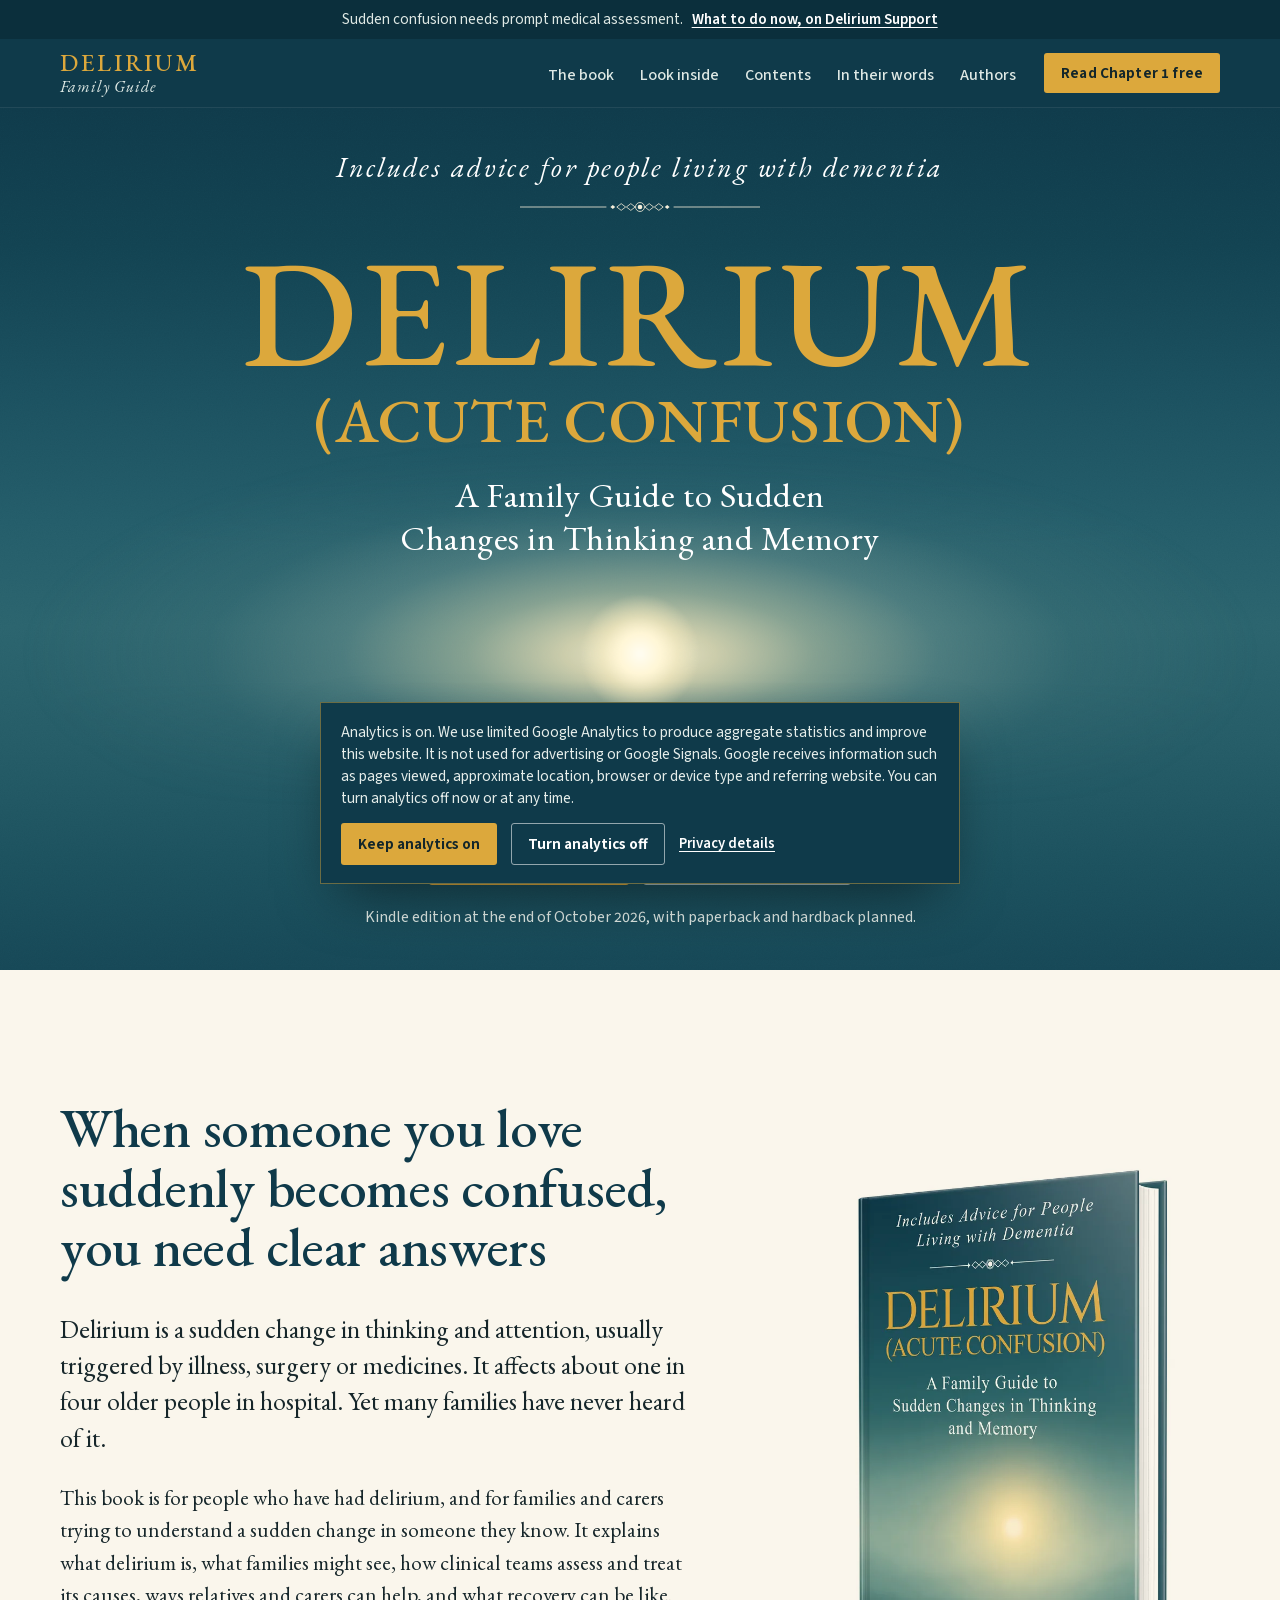
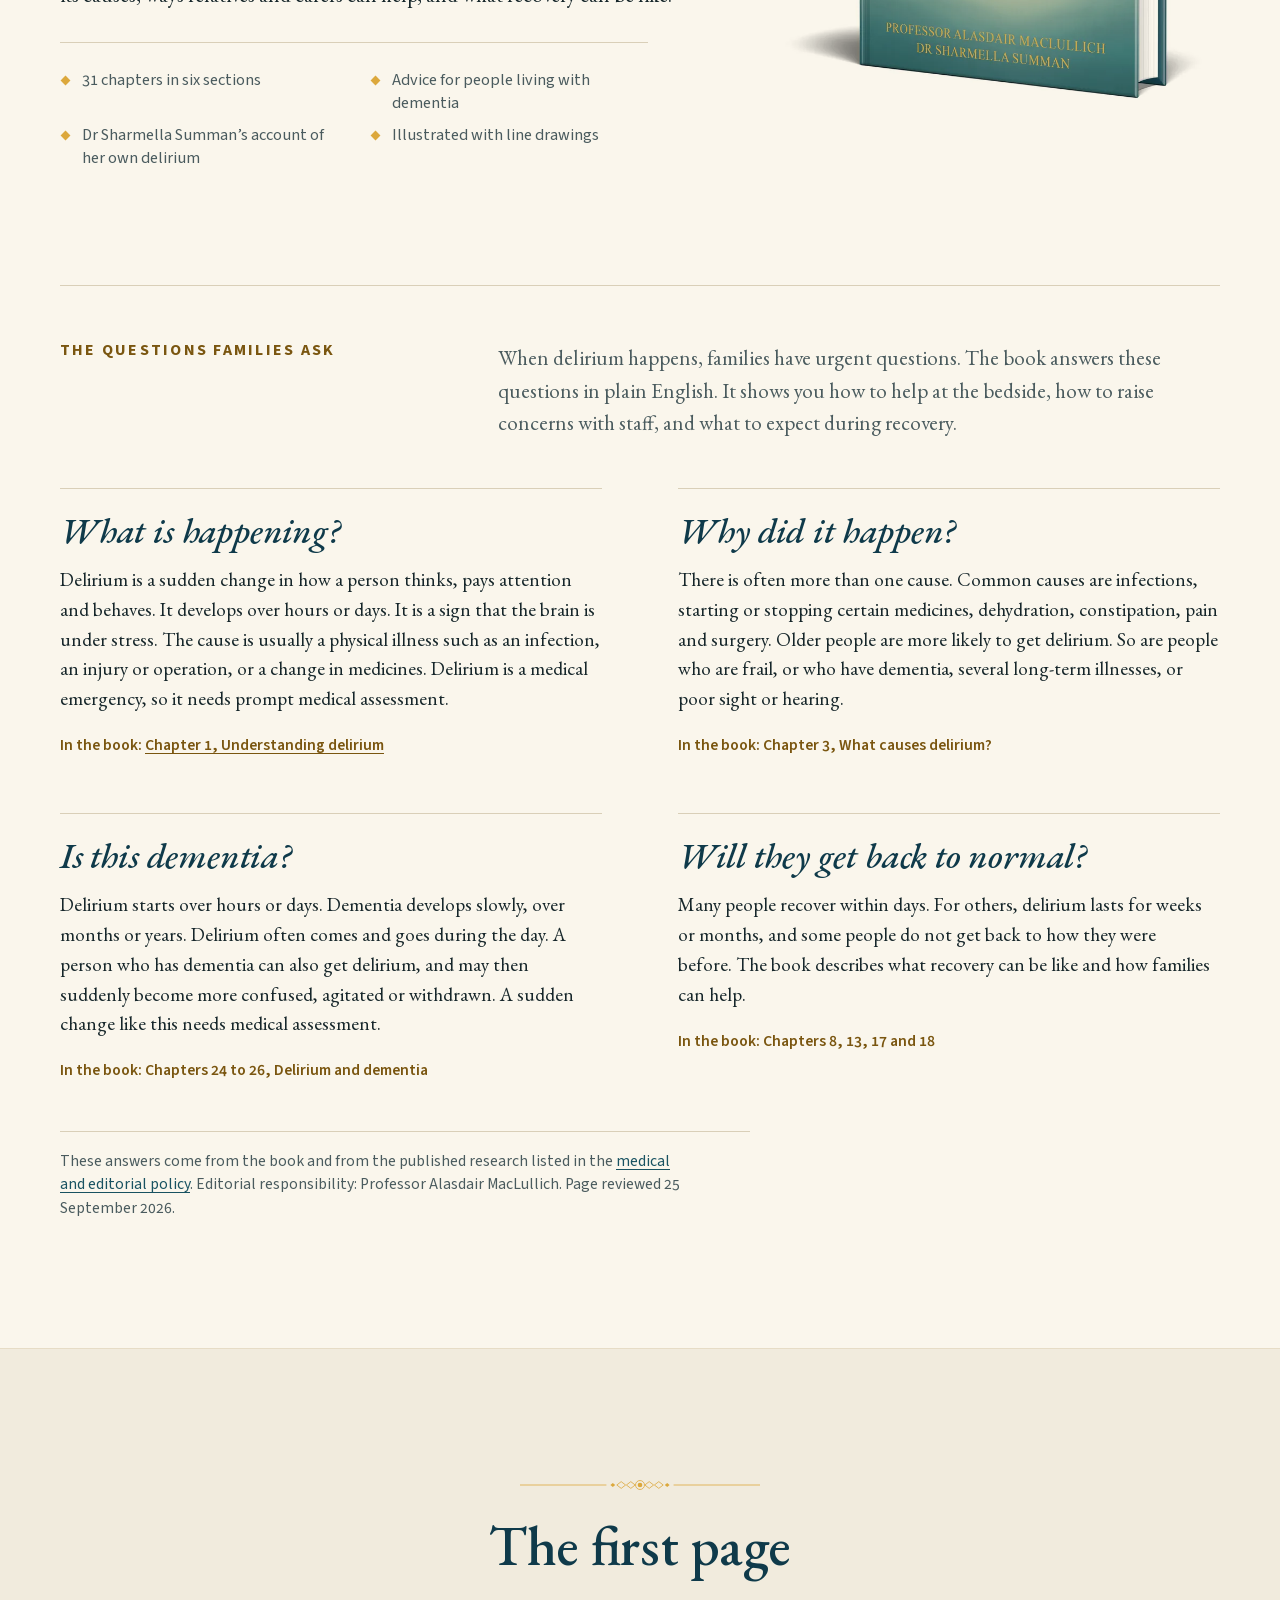
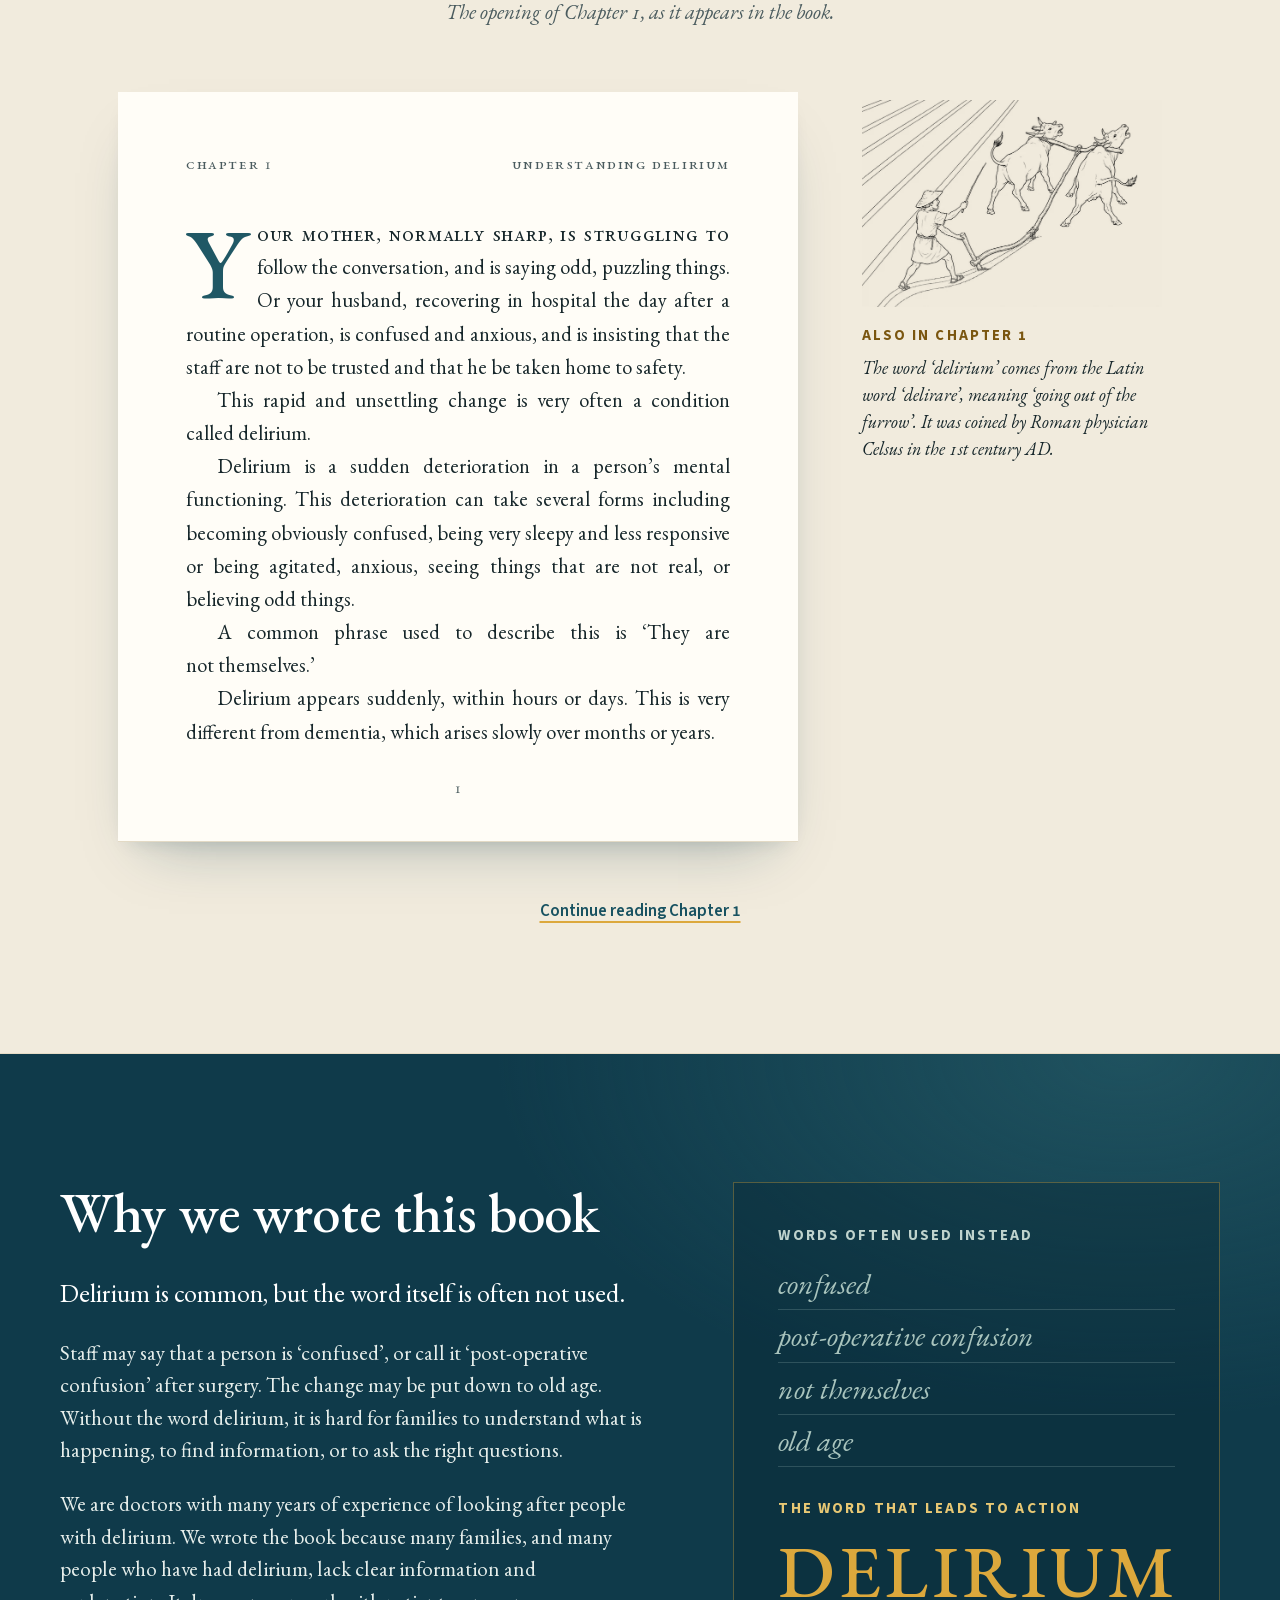
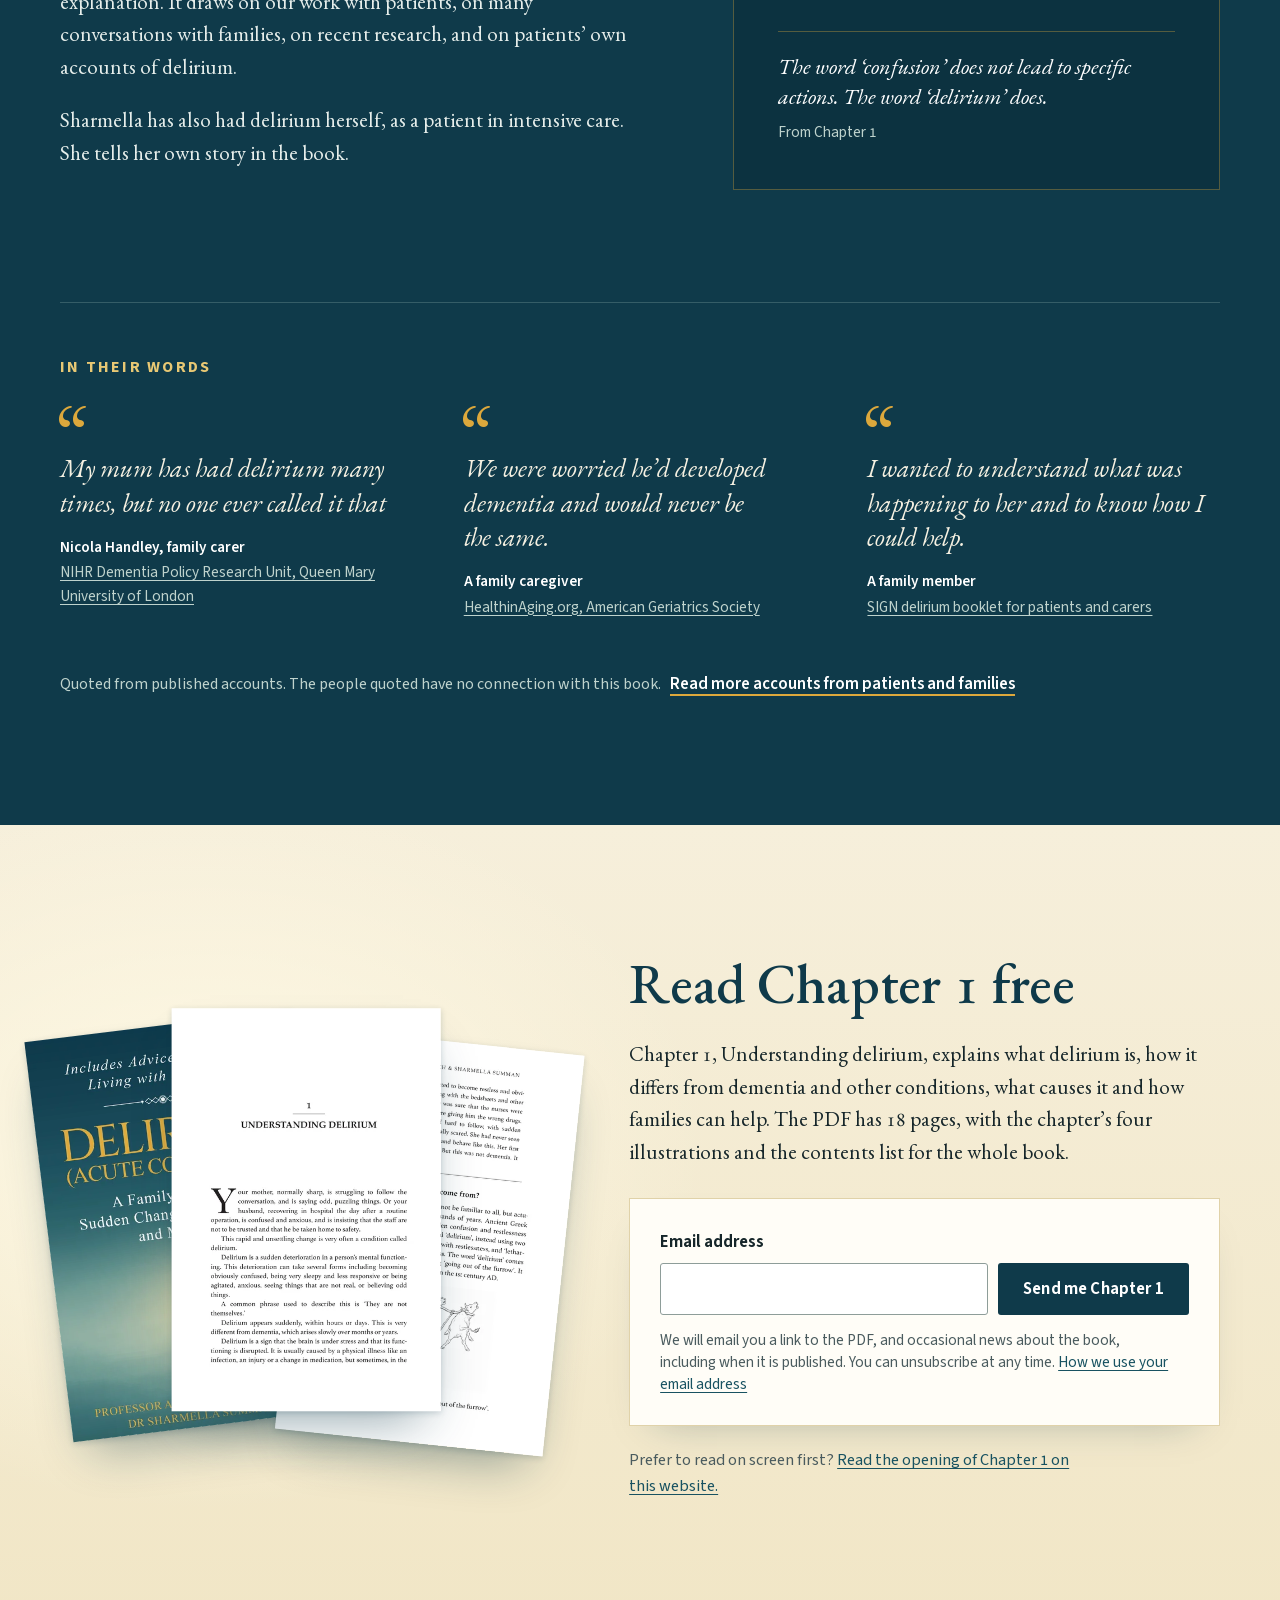
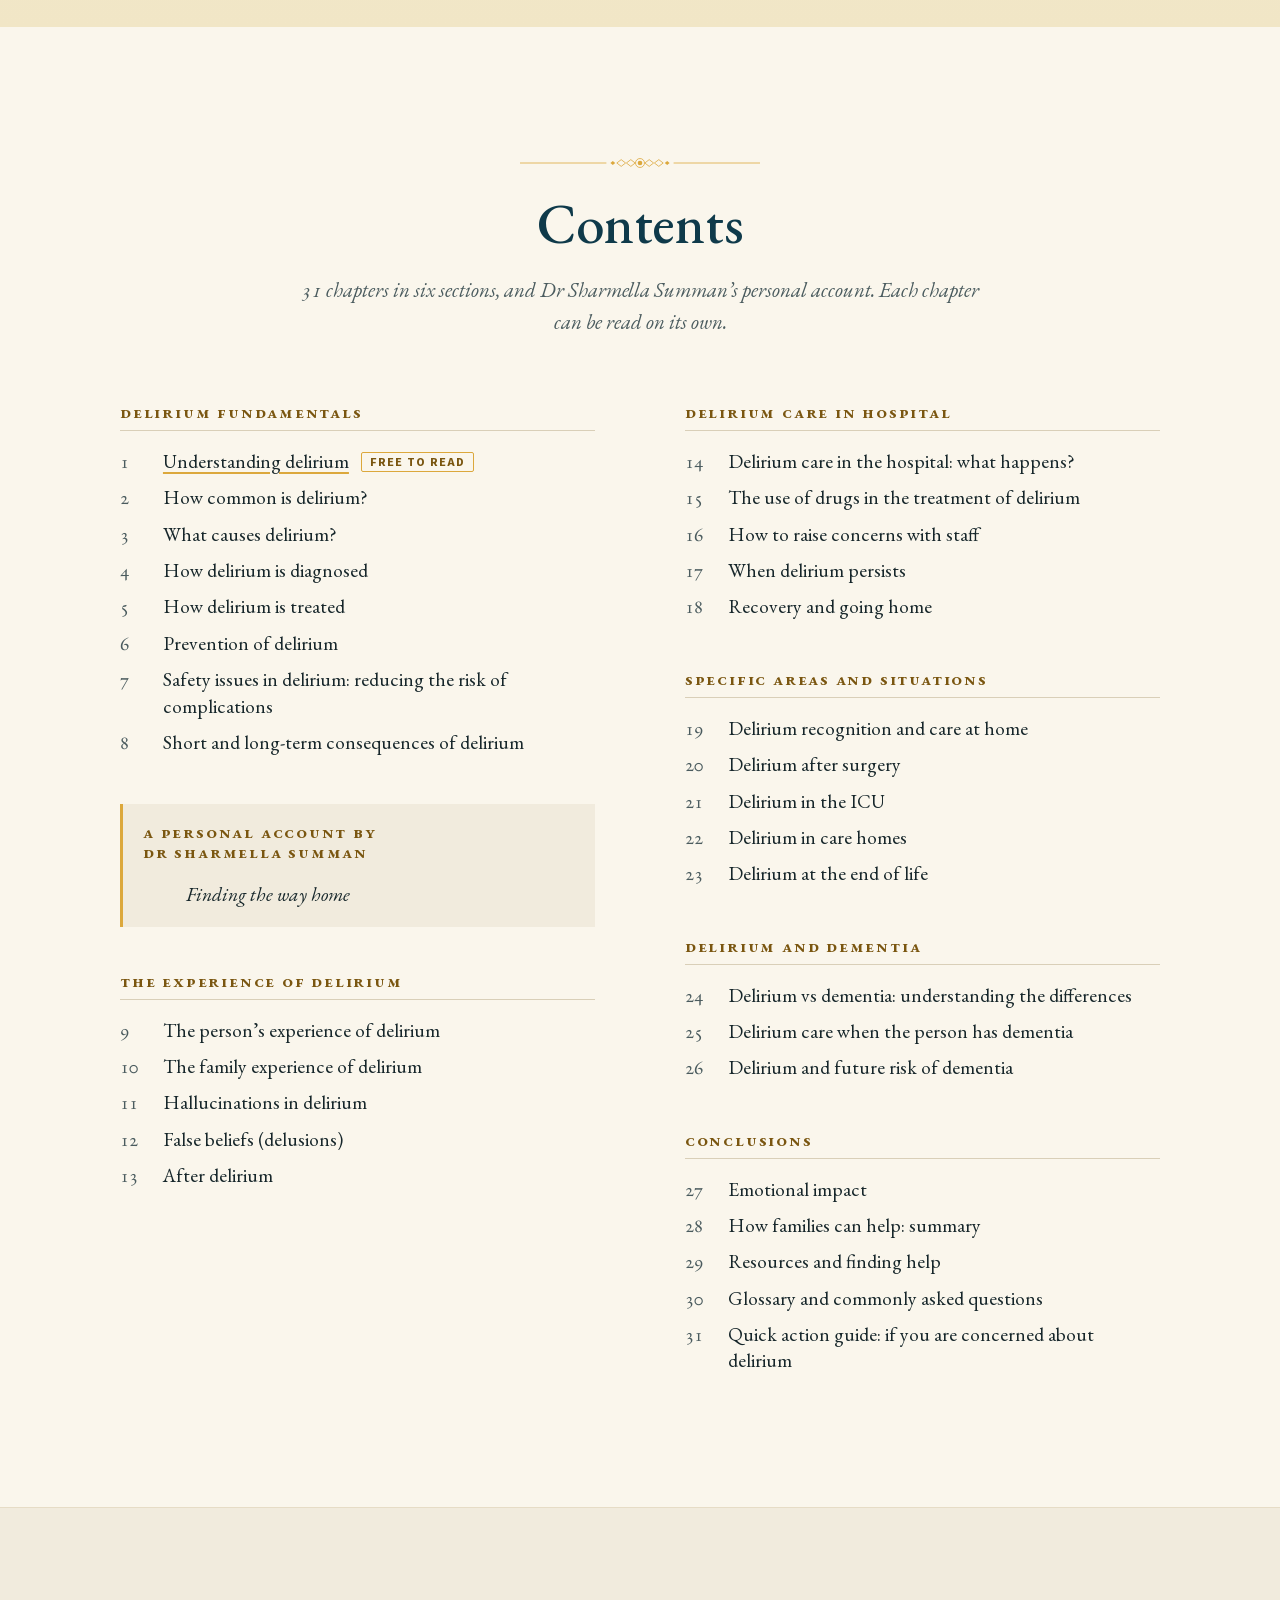
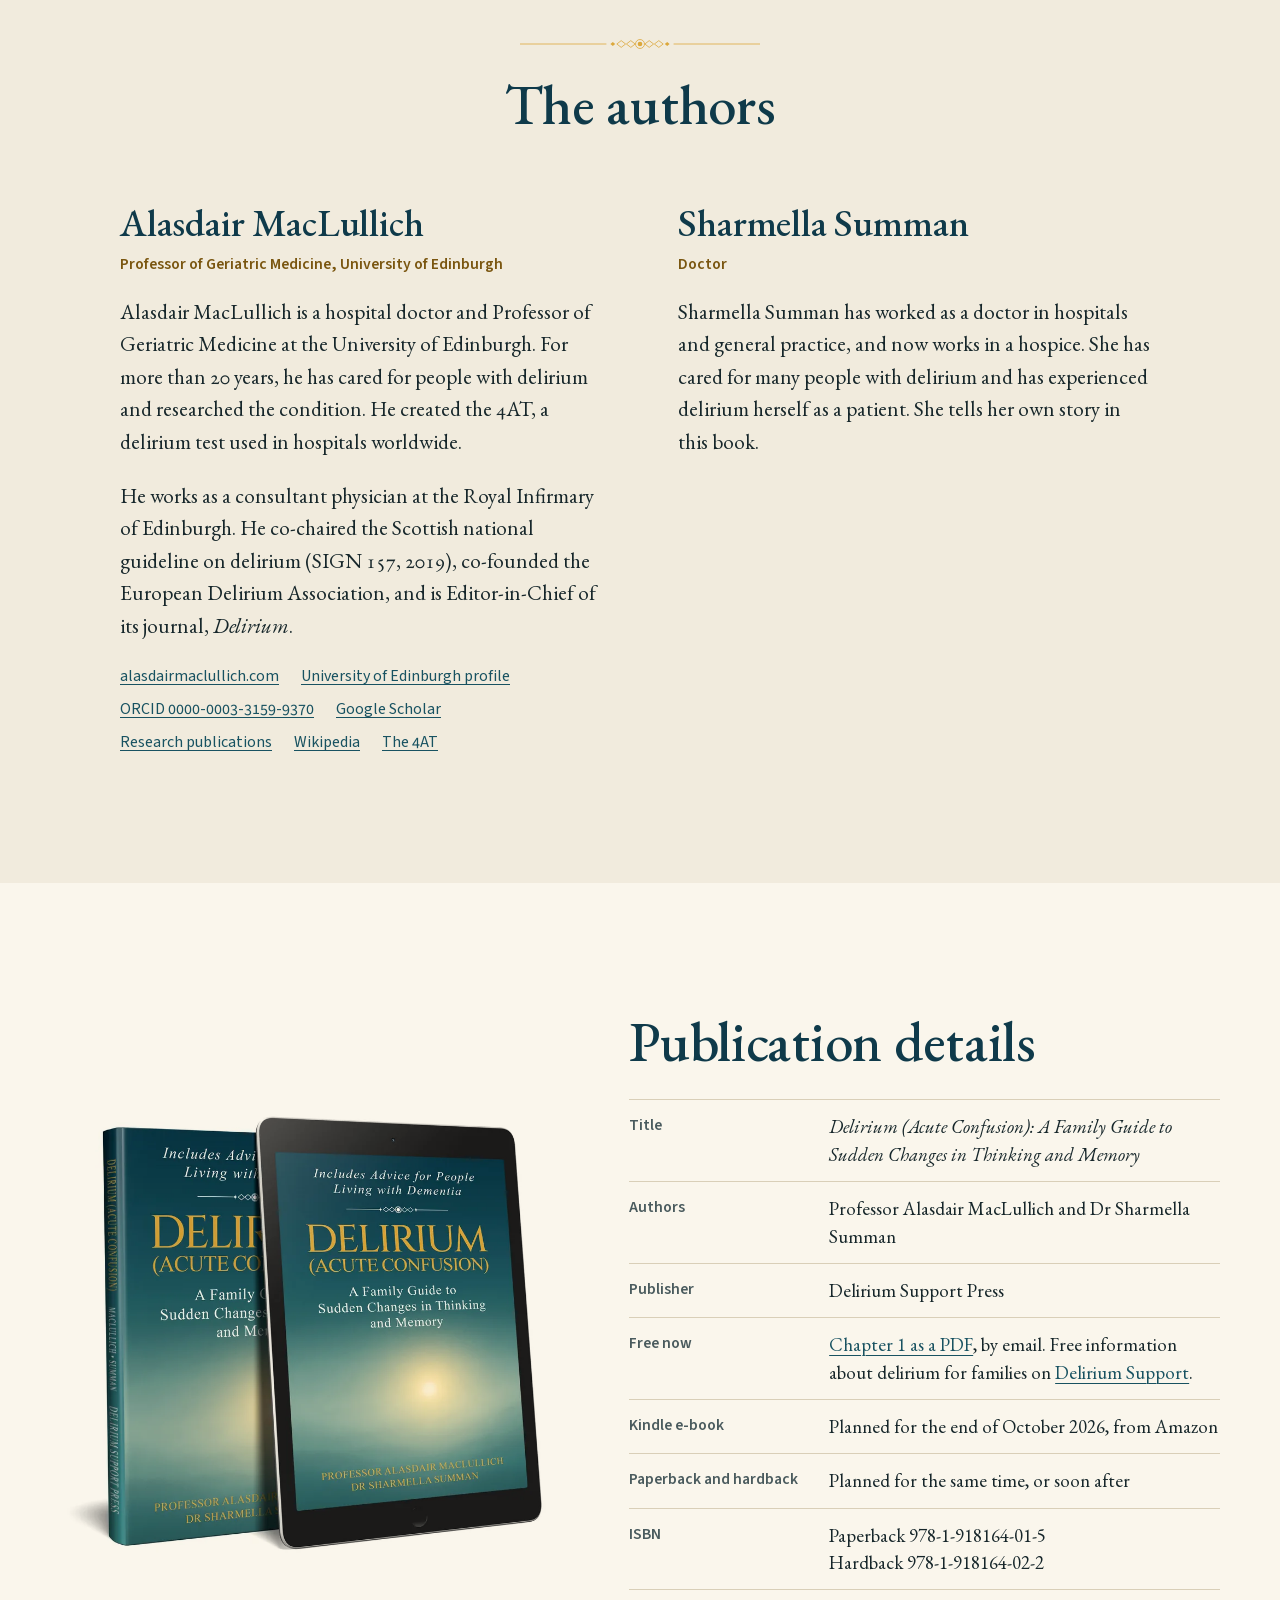
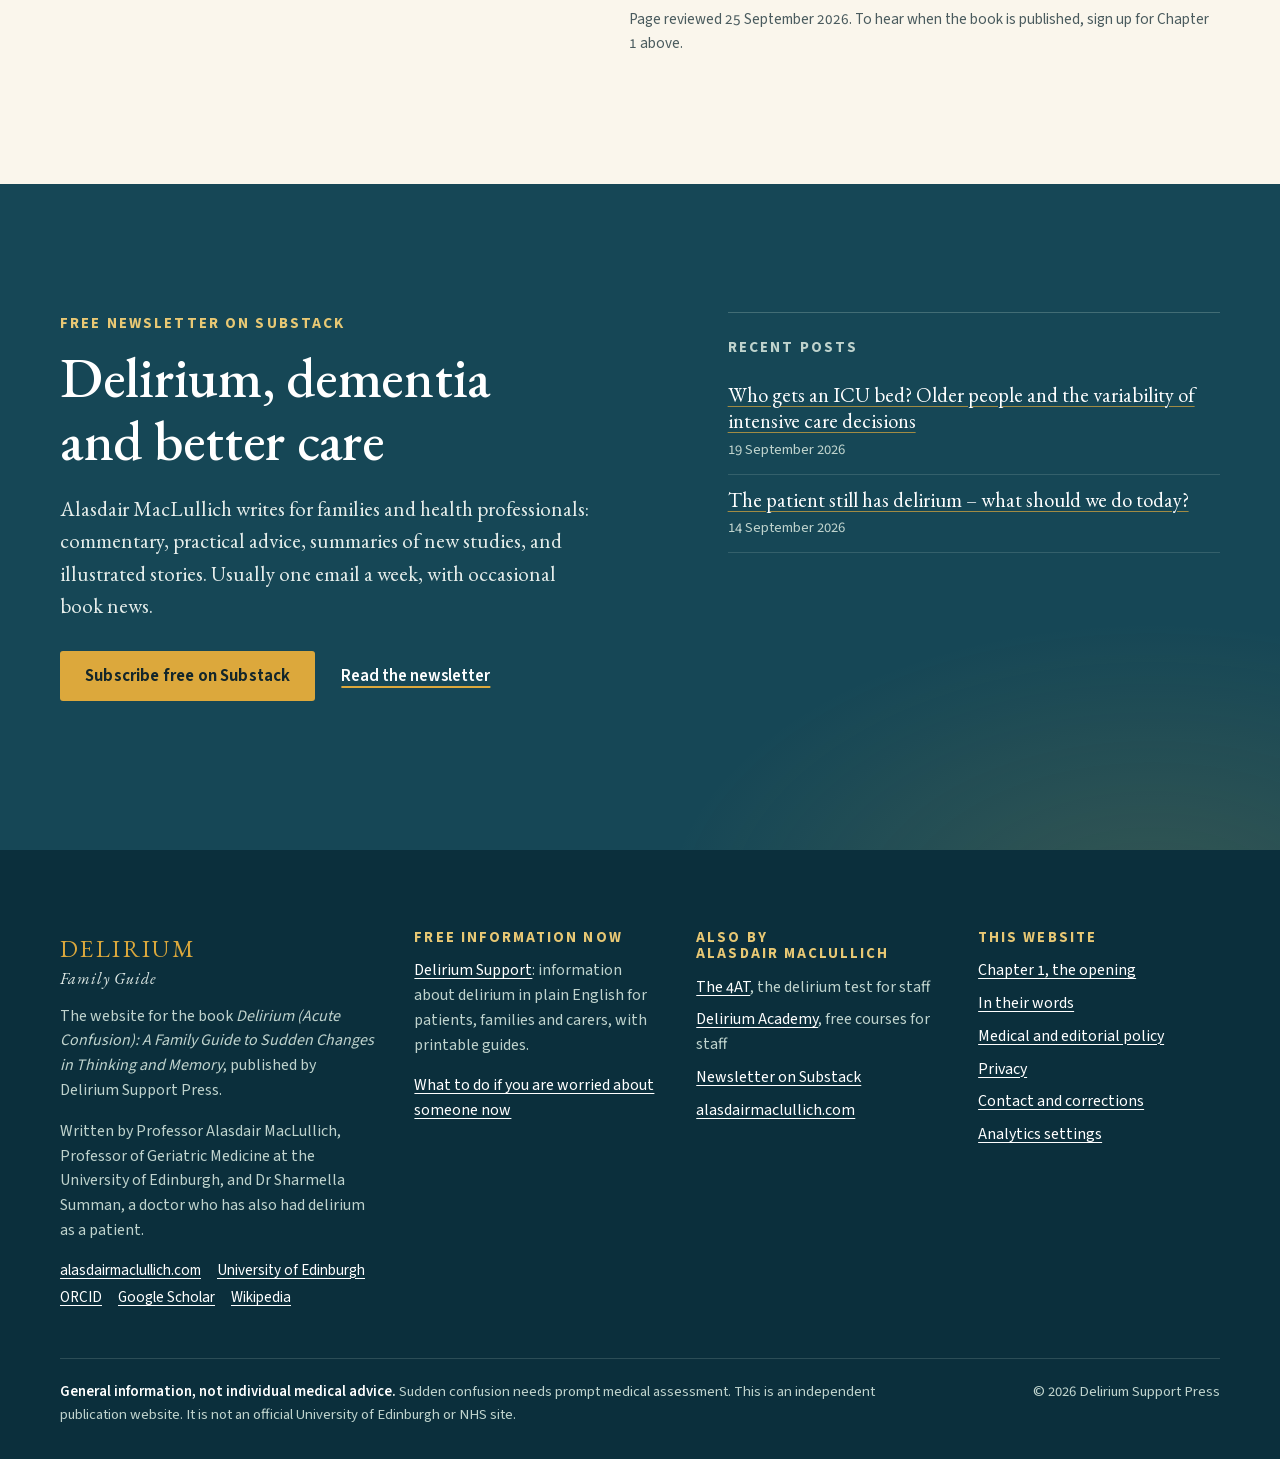
==== commit 25db7978: "Strengthen authorship and trust signals Link the author entity on every page to the one described on" ====
--- a/index.html
+++ b/index.html
@@ -47,7 +47,9 @@
         "name": "Delirium Family Guide",
         "description": "The website for Delirium (Acute Confusion): A Family Guide to Sudden Changes in Thinking and Memory, a book for patients, families and carers.",
         "inLanguage": "en-GB",
-        "publisher": { "@id": "https://deliriumfamilyguide.com/#publisher" }
+        "publisher": {
+          "@id": "https://deliriumfamilyguide.com/#publisher"
+        }
       },
       {
         "@type": "WebPage",
@@ -56,29 +58,59 @@
         "name": "Delirium (Acute Confusion): A Family Guide",
         "description": "A book in plain English for families and carers about delirium: a sudden change in thinking and attention caused by illness, surgery or medicines.",
         "inLanguage": "en-GB",
-        "isPartOf": { "@id": "https://deliriumfamilyguide.com/#website" },
-        "mainEntity": { "@id": "https://deliriumfamilyguide.com/#book" },
-        "about": { "@id": "https://deliriumfamilyguide.com/#delirium" },
-        "primaryImageOfPage": { "@id": "https://deliriumfamilyguide.com/#cover-image" },
-        "dateModified": "2026-09-25"
+        "isPartOf": {
+          "@id": "https://deliriumfamilyguide.com/#website"
+        },
+        "mainEntity": {
+          "@id": "https://deliriumfamilyguide.com/#book"
+        },
+        "about": {
+          "@id": "https://deliriumfamilyguide.com/#delirium"
+        },
+        "primaryImageOfPage": {
+          "@id": "https://deliriumfamilyguide.com/#cover-image"
+        },
+        "dateModified": "2026-09-25",
+        "accountablePerson": {
+          "@id": "https://www.alasdairmaclullich.com/#person"
+        },
+        "editor": {
+          "@id": "https://www.alasdairmaclullich.com/#person"
+        }
       },
       {
         "@type": "Book",
         "@id": "https://deliriumfamilyguide.com/#book",
         "name": "Delirium (Acute Confusion): A Family Guide to Sudden Changes in Thinking and Memory",
-        "alternateName": ["Delirium Family Guide", "Delirium (Acute Confusion): A Family Guide"],
+        "alternateName": [
+          "Delirium Family Guide",
+          "Delirium (Acute Confusion): A Family Guide"
+        ],
         "url": "https://deliriumfamilyguide.com/",
-        "image": { "@id": "https://deliriumfamilyguide.com/#cover-image" },
+        "image": {
+          "@id": "https://deliriumfamilyguide.com/#cover-image"
+        },
         "inLanguage": "en-GB",
         "bookEdition": "First edition",
         "genre": "Health",
         "author": [
-          { "@id": "https://deliriumfamilyguide.com/#alasdair-maclullich" },
-          { "@id": "https://deliriumfamilyguide.com/#sharmella-summan" }
+          {
+            "@id": "https://www.alasdairmaclullich.com/#person"
+          },
+          {
+            "@id": "https://deliriumfamilyguide.com/#sharmella-summan"
+          }
         ],
-        "publisher": { "@id": "https://deliriumfamilyguide.com/#publisher" },
-        "about": { "@id": "https://deliriumfamilyguide.com/#delirium" },
-        "audience": { "@type": "PeopleAudience", "audienceType": "Patients, families and carers" },
+        "publisher": {
+          "@id": "https://deliriumfamilyguide.com/#publisher"
+        },
+        "about": {
+          "@id": "https://deliriumfamilyguide.com/#delirium"
+        },
+        "audience": {
+          "@type": "PeopleAudience",
+          "audienceType": "Patients, families and carers"
+        },
         "abstract": "Delirium is a sudden change in thinking and attention, usually triggered by illness, surgery or medicines. It affects about one in four older people in hospital. Yet many families have never heard of it. This book answers families' questions in plain English. It shows how to help at the bedside, how to raise concerns with staff, and what to expect during recovery.",
         "description": "A book for people who have had delirium, and for families and carers trying to understand a sudden change in someone they know. It includes advice for people living with dementia, and Dr Sharmella Summan's account of her own delirium as a patient. 31 chapters in six sections.",
         "hasPart": {
@@ -88,34 +120,105 @@
           "url": "https://deliriumfamilyguide.com/chapter-1/"
         },
         "workExample": [
-          { "@type": "Book", "name": "Delirium (Acute Confusion): A Family Guide to Sudden Changes in Thinking and Memory, Kindle edition", "bookFormat": "https://schema.org/EBook", "inLanguage": "en-GB", "publisher": { "@id": "https://deliriumfamilyguide.com/#publisher" } },
-          { "@type": "Book", "name": "Delirium (Acute Confusion): A Family Guide to Sudden Changes in Thinking and Memory, paperback", "bookFormat": "https://schema.org/Paperback", "isbn": "9781918164015", "inLanguage": "en-GB", "publisher": { "@id": "https://deliriumfamilyguide.com/#publisher" } },
-          { "@type": "Book", "name": "Delirium (Acute Confusion): A Family Guide to Sudden Changes in Thinking and Memory, hardback", "bookFormat": "https://schema.org/Hardcover", "isbn": "9781918164022", "inLanguage": "en-GB", "publisher": { "@id": "https://deliriumfamilyguide.com/#publisher" } }
-        ]
+          {
+            "@type": "Book",
+            "name": "Delirium (Acute Confusion): A Family Guide to Sudden Changes in Thinking and Memory, Kindle edition",
+            "bookFormat": "https://schema.org/EBook",
+            "inLanguage": "en-GB",
+            "publisher": {
+              "@id": "https://deliriumfamilyguide.com/#publisher"
+            }
+          },
+          {
+            "@type": "Book",
+            "name": "Delirium (Acute Confusion): A Family Guide to Sudden Changes in Thinking and Memory, paperback",
+            "bookFormat": "https://schema.org/Paperback",
+            "isbn": "9781918164015",
+            "inLanguage": "en-GB",
+            "publisher": {
+              "@id": "https://deliriumfamilyguide.com/#publisher"
+            }
+          },
+          {
+            "@type": "Book",
+            "name": "Delirium (Acute Confusion): A Family Guide to Sudden Changes in Thinking and Memory, hardback",
+            "bookFormat": "https://schema.org/Hardcover",
+            "isbn": "9781918164022",
+            "inLanguage": "en-GB",
+            "publisher": {
+              "@id": "https://deliriumfamilyguide.com/#publisher"
+            }
+          }
+        ],
+        "copyrightYear": 2026
       },
       {
         "@type": "MedicalCondition",
         "@id": "https://deliriumfamilyguide.com/#delirium",
         "name": "Delirium",
         "alternateName": "Acute confusion",
-        "code": { "@type": "MedicalCode", "code": "D003693", "codingSystem": "MeSH" },
-        "sameAs": ["https://meshb.nlm.nih.gov/record/ui?ui=D003693", "https://www.wikidata.org/wiki/Q160796"]
+        "code": {
+          "@type": "MedicalCode",
+          "code": "D003693",
+          "codingSystem": "MeSH"
+        },
+        "sameAs": [
+          "https://meshb.nlm.nih.gov/record/ui?ui=D003693",
+          "https://www.wikidata.org/wiki/Q160796"
+        ]
       },
       {
         "@type": "Person",
-        "@id": "https://deliriumfamilyguide.com/#alasdair-maclullich",
+        "@id": "https://www.alasdairmaclullich.com/#person",
         "name": "Alasdair MacLullich",
+        "alternateName": "Alasdair M. J. MacLullich",
         "honorificPrefix": "Professor",
+        "givenName": "Alasdair",
+        "familyName": "MacLullich",
         "jobTitle": "Professor of Geriatric Medicine",
-        "description": "Hospital doctor and Professor of Geriatric Medicine at the University of Edinburgh. He created the 4AT, a delirium test used in hospitals worldwide.",
+        "description": "Professor of Geriatric Medicine at the University of Edinburgh and consultant physician at the Royal Infirmary of Edinburgh. He created the 4AT, a delirium test used in hospitals worldwide, co-founded the European Delirium Association, co-chaired the Scottish national guideline on delirium (SIGN 157, 2019) and is Editor-in-Chief of the journal Delirium.",
         "url": "https://www.alasdairmaclullich.com/",
+        "image": "https://www.alasdairmaclullich.com/assets/alasdair-maclullich.jpg",
+        "identifier": {
+          "@type": "PropertyValue",
+          "propertyID": "ORCID",
+          "value": "0000-0003-3159-9370",
+          "url": "https://orcid.org/0000-0003-3159-9370"
+        },
+        "worksFor": {
+          "@type": "CollegeOrUniversity",
+          "name": "The University of Edinburgh",
+          "url": "https://www.ed.ac.uk/",
+          "sameAs": "https://www.wikidata.org/wiki/Q160302"
+        },
+        "hasOccupation": {
+          "@type": "Occupation",
+          "name": "Geriatrician"
+        },
+        "knowsAbout": [
+          "Delirium",
+          "Geriatric medicine",
+          "Delirium assessment",
+          "The 4AT",
+          "Dementia"
+        ],
         "sameAs": [
           "https://www.alasdairmaclullich.com/",
           "https://orcid.org/0000-0003-3159-9370",
           "https://edwebprofiles.ed.ac.uk/profile/alasdair-maclullich",
-          "https://www.research.ed.ac.uk/en/persons/alasdair-maclullich/"
-        ],
-        "affiliation": { "@type": "CollegeOrUniversity", "name": "University of Edinburgh" }
+          "https://www.research.ed.ac.uk/en/persons/alasdair-maclullich/",
+          "https://scholar.google.com/citations?user=MXvw7UIAAAAJ&hl=en",
+          "https://www.scopus.com/authid/detail.uri?authorId=6603279159",
+          "https://openalex.org/A5066168427",
+          "https://isni.org/isni/0000000436806321",
+          "https://id.loc.gov/authorities/names/n2014188024",
+          "https://www.wikidata.org/wiki/Q48288045",
+          "https://en.wikipedia.org/wiki/Alasdair_MacLullich",
+          "https://www.linkedin.com/in/amaclullich/",
+          "https://x.com/A_MacLullich",
+          "https://bsky.app/profile/amaclullich.bsky.social",
+          "https://substack.com/@alasdairmaclullich"
+        ]
       },
       {
         "@type": "Person",
@@ -123,13 +226,18 @@
         "name": "Sharmella Summan",
         "honorificPrefix": "Dr",
         "jobTitle": "Doctor",
-        "description": "A doctor who has worked in hospitals and general practice and now works in a hospice. She has cared for many people with delirium and has experienced delirium herself as a patient."
+        "description": "A doctor who has worked in hospitals and general practice and now works in a hospice. She has cared for many people with delirium and has experienced delirium herself as a patient.",
+        "knowsAbout": [
+          "Delirium"
+        ]
       },
       {
         "@type": "Organization",
         "@id": "https://deliriumfamilyguide.com/#publisher",
         "name": "Delirium Support Press",
-        "url": "https://deliriumfamilyguide.com/"
+        "url": "https://deliriumfamilyguide.com/",
+        "email": "alasdair@the4at.com",
+        "publishingPrinciples": "https://deliriumfamilyguide.com/editorial.html"
       },
       {
         "@type": "ImageObject",
@@ -143,27 +251,41 @@
       {
         "@type": "FAQPage",
         "@id": "https://deliriumfamilyguide.com/#questions",
-        "isPartOf": { "@id": "https://deliriumfamilyguide.com/#webpage" },
+        "isPartOf": {
+          "@id": "https://deliriumfamilyguide.com/#webpage"
+        },
         "mainEntity": [
           {
             "@type": "Question",
             "name": "What is happening?",
-            "acceptedAnswer": { "@type": "Answer", "text": "Delirium is a sudden change in how a person thinks, pays attention and behaves. It develops over hours or days. It is a sign that the brain is under stress. The cause is usually a physical illness such as an infection, an injury or operation, or a change in medicines. Delirium is a medical emergency, so it needs prompt medical assessment." }
+            "acceptedAnswer": {
+              "@type": "Answer",
+              "text": "Delirium is a sudden change in how a person thinks, pays attention and behaves. It develops over hours or days. It is a sign that the brain is under stress. The cause is usually a physical illness such as an infection, an injury or operation, or a change in medicines. Delirium is a medical emergency, so it needs prompt medical assessment."
+            }
           },
           {
             "@type": "Question",
             "name": "Why did it happen?",
-            "acceptedAnswer": { "@type": "Answer", "text": "There is often more than one cause. Common causes are infections, starting or stopping certain medicines, dehydration, constipation, pain and surgery. Older people are more likely to get delirium. So are people who are frail, or who have dementia, several long-term illnesses, or poor sight or hearing." }
+            "acceptedAnswer": {
+              "@type": "Answer",
+              "text": "There is often more than one cause. Common causes are infections, starting or stopping certain medicines, dehydration, constipation, pain and surgery. Older people are more likely to get delirium. So are people who are frail, or who have dementia, several long-term illnesses, or poor sight or hearing."
+            }
           },
           {
             "@type": "Question",
             "name": "Is this dementia?",
-            "acceptedAnswer": { "@type": "Answer", "text": "Delirium starts over hours or days. Dementia develops slowly, over months or years. Delirium often comes and goes during the day. A person who has dementia can also get delirium, and may then suddenly become more confused, agitated or withdrawn. A sudden change like this needs medical assessment." }
+            "acceptedAnswer": {
+              "@type": "Answer",
+              "text": "Delirium starts over hours or days. Dementia develops slowly, over months or years. Delirium often comes and goes during the day. A person who has dementia can also get delirium, and may then suddenly become more confused, agitated or withdrawn. A sudden change like this needs medical assessment."
+            }
           },
           {
             "@type": "Question",
             "name": "Will they get back to normal?",
-            "acceptedAnswer": { "@type": "Answer", "text": "Many people recover within days. For others, delirium lasts for weeks or months, and some people do not get back to how they were before. The book describes what recovery can be like and how families can help." }
+            "acceptedAnswer": {
+              "@type": "Answer",
+              "text": "Many people recover within days. For others, delirium lasts for weeks or months, and some people do not get back to how they were before. The book describes what recovery can be like and how families can help."
+            }
           }
         ]
       }
@@ -285,6 +407,7 @@
             <p class="q-ref">In the book: Chapters 8, 13, 17 and 18</p>
           </li>
         </ol>
+        <p class="review-note">These answers come from the book and from the published research listed in the <a href="/editorial.html#sources">medical and editorial policy</a>. Editorial responsibility: Professor Alasdair MacLullich. Page reviewed <time datetime="2026-09-25">25 September 2026</time>.</p>
       </div>
     </section>
 
@@ -481,11 +604,15 @@
             <h3>Alasdair MacLullich</h3>
             <p class="author-role">Professor of Geriatric Medicine, University of Edinburgh</p>
             <p>Alasdair MacLullich is a hospital doctor and Professor of Geriatric Medicine at the University of Edinburgh. For more than 20 years, he has cared for people with delirium and researched the condition. He created the 4AT, a delirium test used in hospitals worldwide.</p>
-            <p>He co-founded the European Delirium Association and is Editor-in-Chief of its journal, <cite>Delirium</cite>.</p>
+            <p>He works as a consultant physician at the Royal Infirmary of Edinburgh. He co-chaired the Scottish national guideline on delirium (SIGN 157, 2019), co-founded the European Delirium Association, and is Editor-in-Chief of its journal, <cite>Delirium</cite>.</p>
             <ul class="author-links">
               <li><a href="https://www.alasdairmaclullich.com/" rel="author">alasdairmaclullich.com</a></li>
-              <li><a href="https://www.the4at.com/">The 4AT delirium test</a></li>
               <li><a href="https://edwebprofiles.ed.ac.uk/profile/alasdair-maclullich" rel="external">University of Edinburgh profile</a></li>
+              <li><a href="https://orcid.org/0000-0003-3159-9370" rel="external">ORCID 0000-0003-3159-9370</a></li>
+              <li><a href="https://scholar.google.com/citations?user=MXvw7UIAAAAJ&amp;hl=en" rel="external">Google Scholar</a></li>
+              <li><a href="https://www.research.ed.ac.uk/en/persons/alasdair-maclullich/" rel="external">Research publications</a></li>
+              <li><a href="https://en.wikipedia.org/wiki/Alasdair_MacLullich" rel="external">Wikipedia</a></li>
+              <li><a href="https://www.the4at.com/">The 4AT</a></li>
             </ul>
           </article>
           <article class="author">
@@ -550,7 +677,15 @@
     <div class="wrap footer-grid">
       <section class="footer-about" aria-labelledby="footer-about-title">
         <p class="footer-mark" id="footer-about-title">Delirium <span>Family Guide</span></p>
-        <p>The website for the book <cite>Delirium (Acute Confusion): A Family Guide to Sudden Changes in Thinking and Memory</cite>, by Alasdair MacLullich and Sharmella Summan, published by Delirium Support Press.</p>
+        <p>The website for the book <cite>Delirium (Acute Confusion): A Family Guide to Sudden Changes in Thinking and Memory</cite>, published by Delirium Support Press.</p>
+        <p>Written by Professor Alasdair MacLullich, Professor of Geriatric Medicine at the University of Edinburgh, and Dr Sharmella Summan, a doctor who has also had delirium as a patient.</p>
+        <ul class="footer-profiles">
+          <li><a href="https://www.alasdairmaclullich.com/" rel="author">alasdairmaclullich.com</a></li>
+          <li><a href="https://edwebprofiles.ed.ac.uk/profile/alasdair-maclullich">University of Edinburgh</a></li>
+          <li><a href="https://orcid.org/0000-0003-3159-9370">ORCID</a></li>
+          <li><a href="https://scholar.google.com/citations?user=MXvw7UIAAAAJ&amp;hl=en">Google Scholar</a></li>
+          <li><a href="https://en.wikipedia.org/wiki/Alasdair_MacLullich">Wikipedia</a></li>
+        </ul>
       </section>
       <section aria-labelledby="footer-now-title">
         <h2 class="footer-heading" id="footer-now-title">Free information now</h2>
--- a/styles.css
+++ b/styles.css
@@ -844,6 +844,17 @@
   line-height: 1.55;
 }
 
+.review-note {
+  max-width: 44em;
+  margin: clamp(36px, 4vw, 48px) 0 0;
+  padding-top: 18px;
+  color: var(--ink-soft);
+  border-top: 1px solid var(--rule);
+  font-family: var(--sans);
+  font-size: 0.98rem;
+  line-height: 1.5;
+}
+
 .question-list .q-ref {
   margin: 0;
   color: var(--bronze);
@@ -1606,6 +1617,16 @@
   font-style: italic;
   letter-spacing: 0.06em;
   text-transform: none;
+}
+
+.footer-profiles {
+  display: flex;
+  flex-wrap: wrap;
+  gap: 4px 16px;
+  margin: 0;
+  padding: 0;
+  list-style: none;
+  font-size: 0.95rem;
 }
 
 .footer-heading {
@@ -1781,6 +1802,17 @@
   font-style: italic;
 }
 
+.page-hero .byline {
+  margin: 18px auto 0;
+  color: var(--mist-text);
+  font-family: var(--sans);
+  font-size: 0.98rem;
+}
+
+.page-hero .byline a {
+  color: #fff;
+}
+
 .breadcrumb {
   padding: 14px 0;
   font-family: var(--sans);
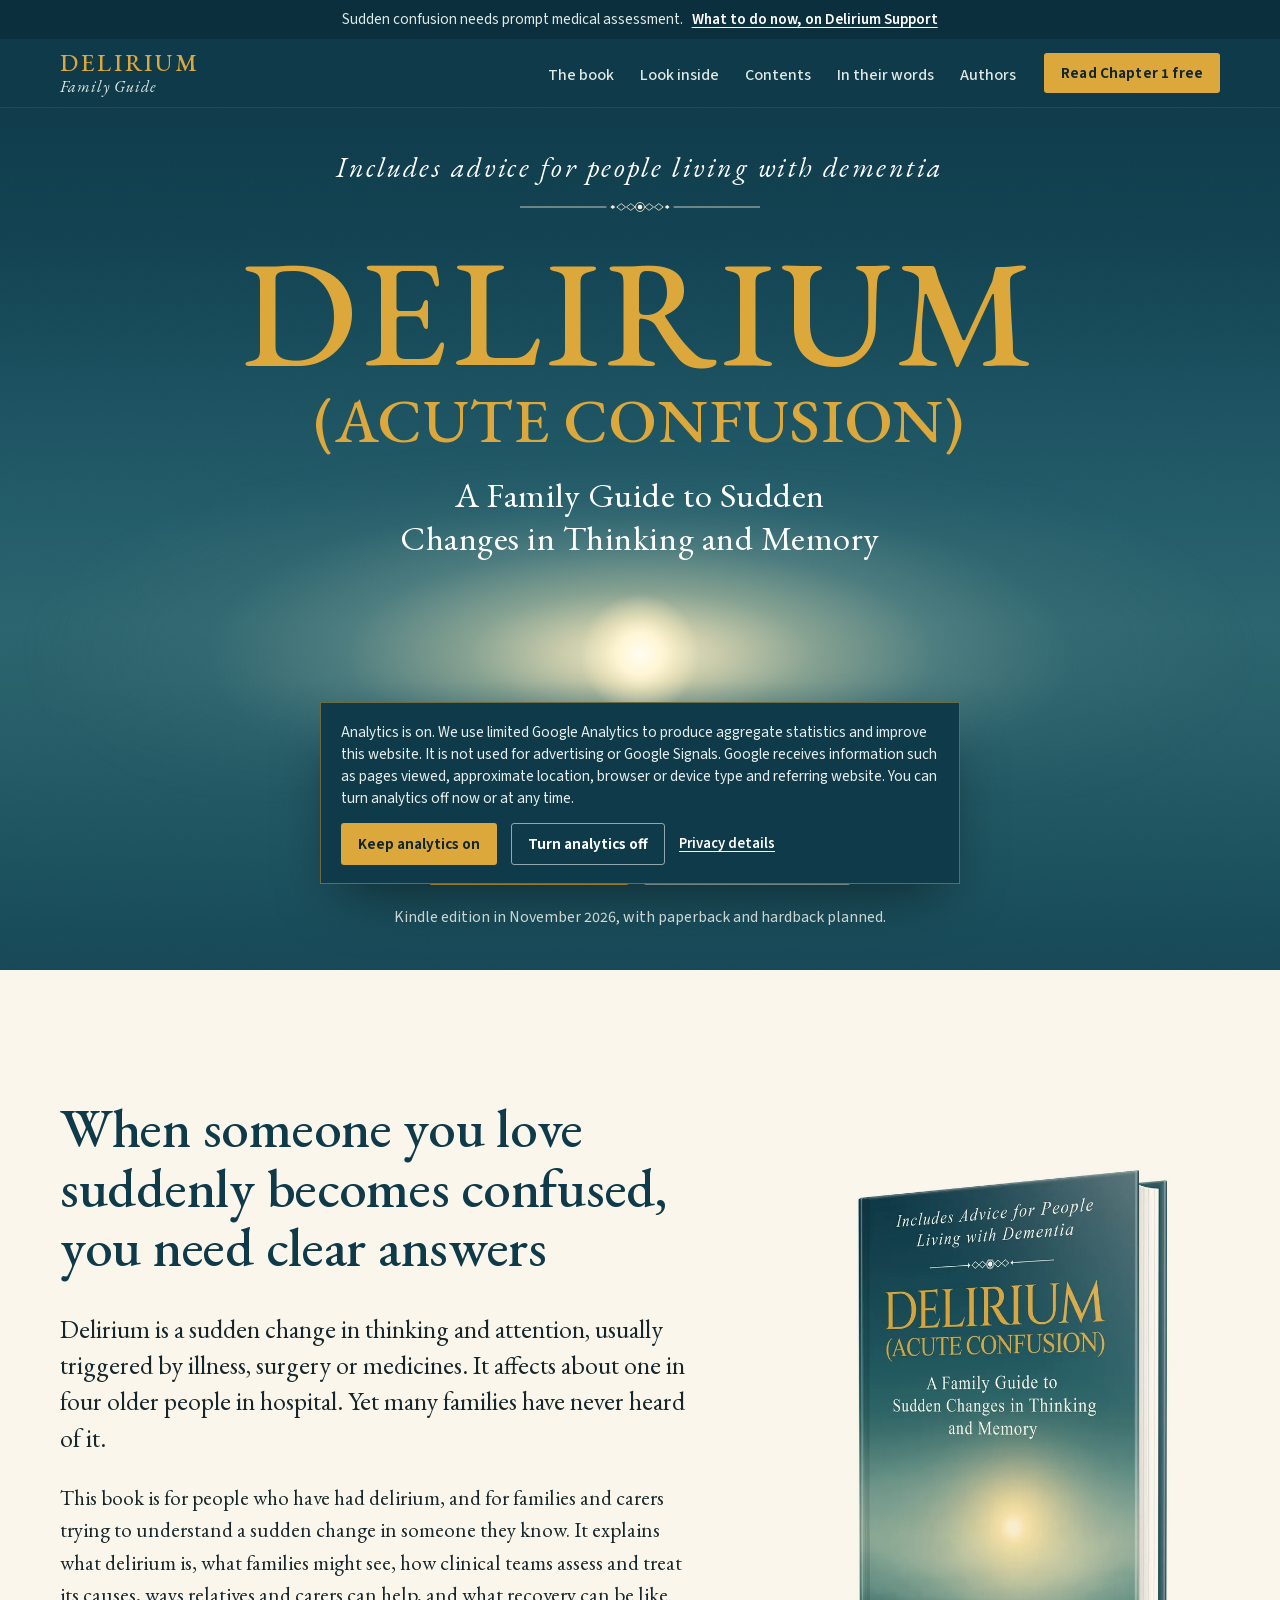
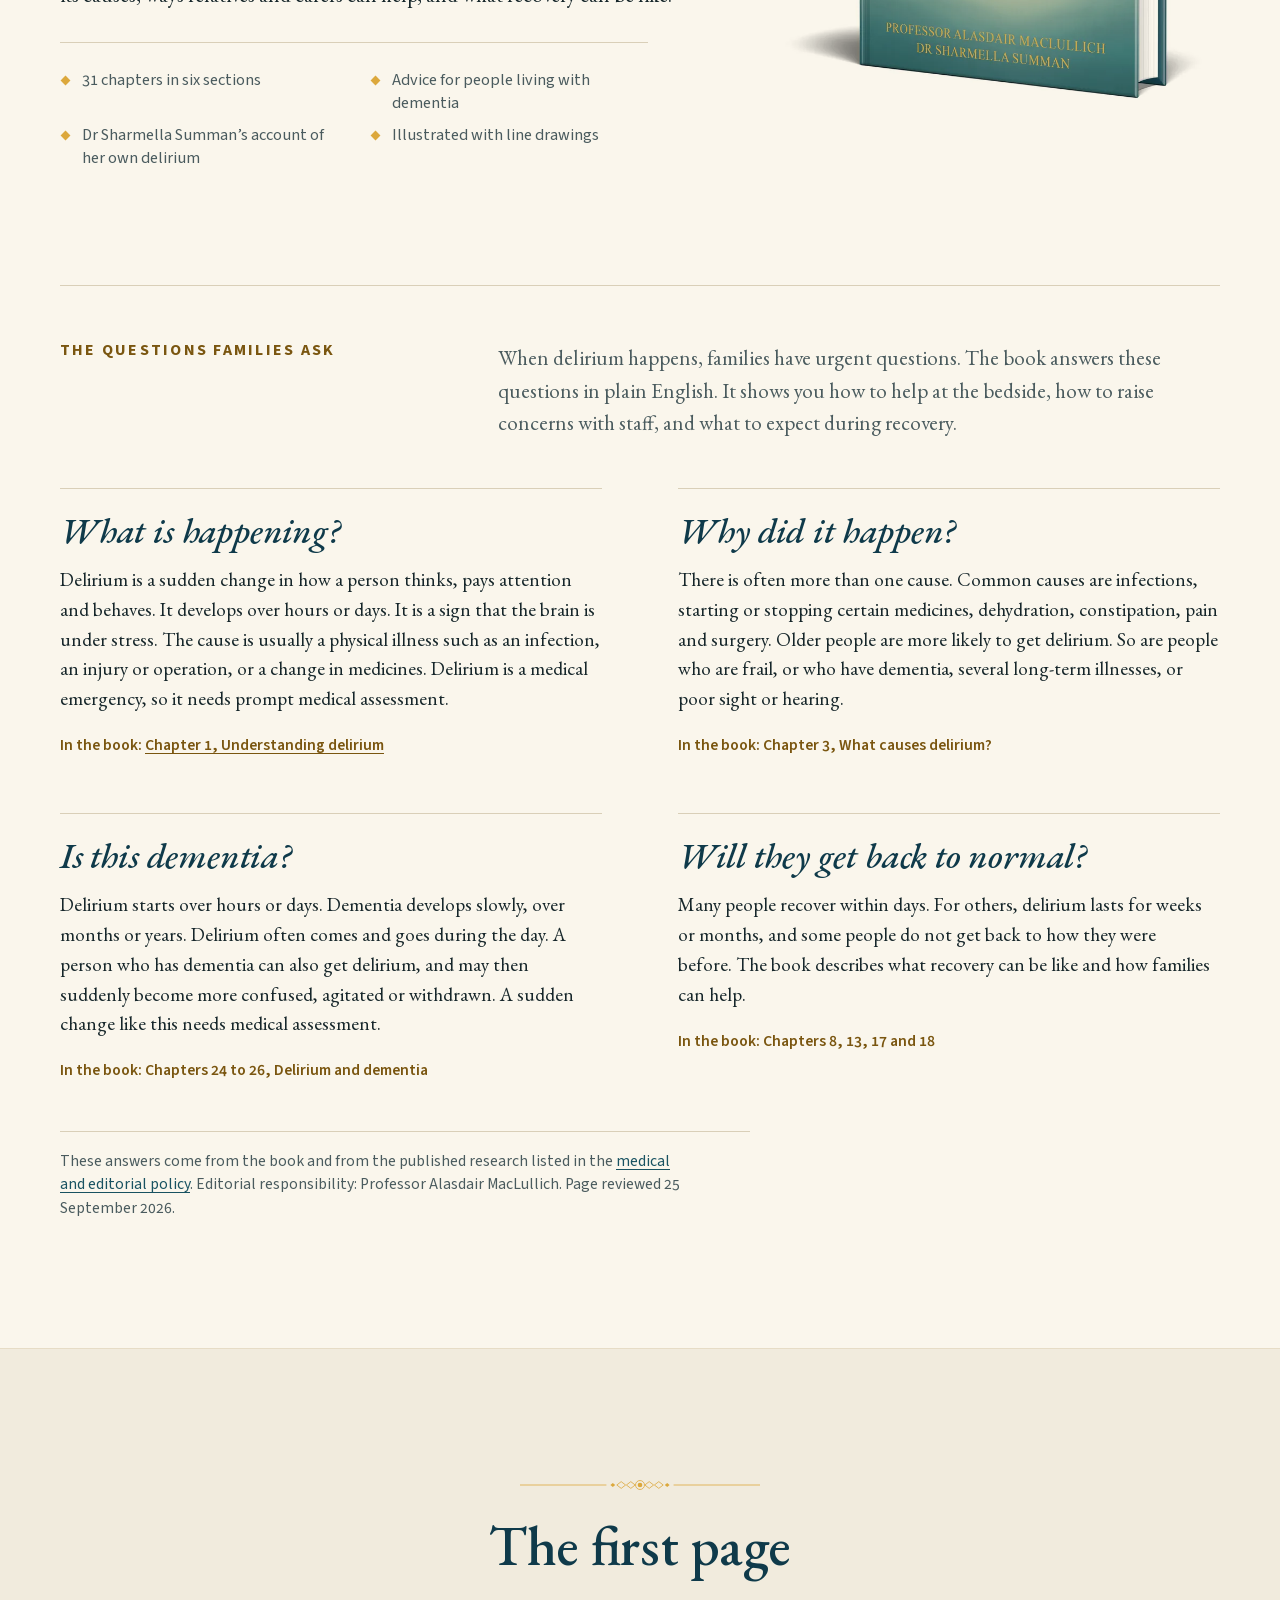
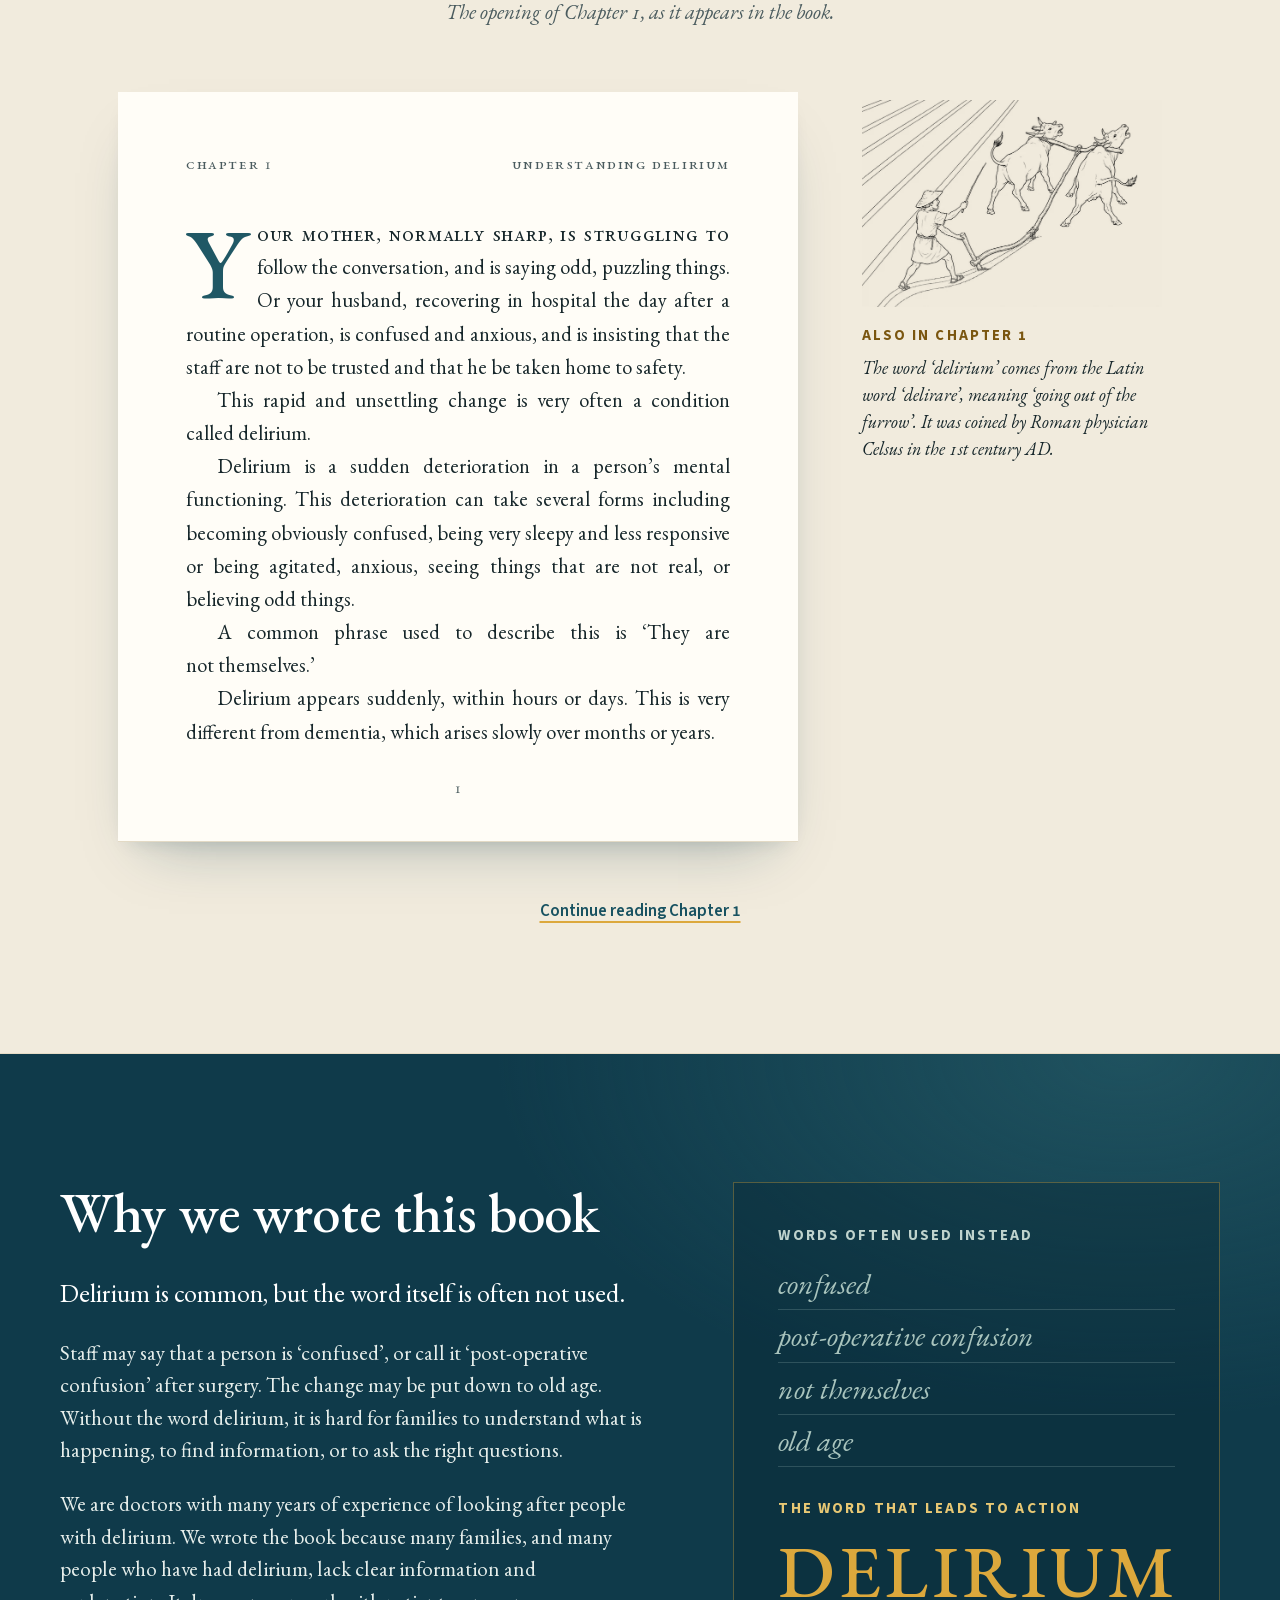
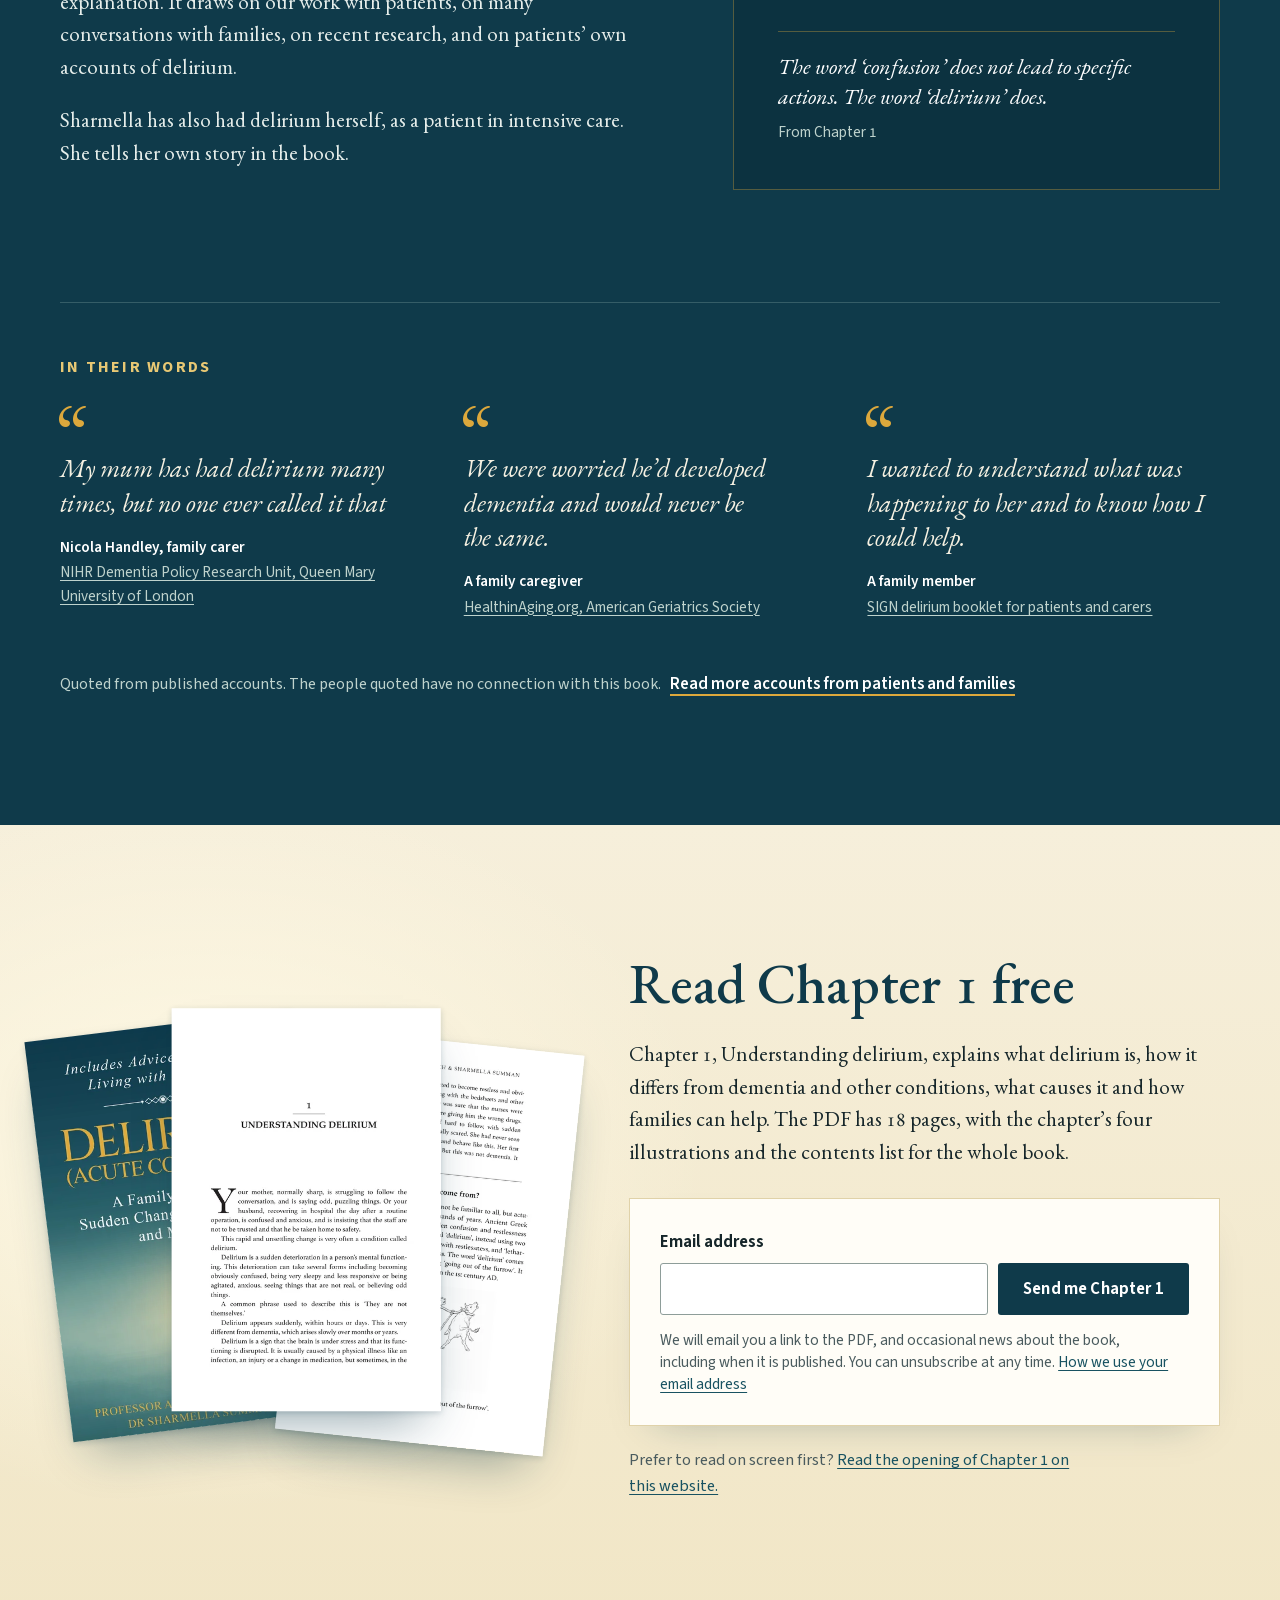
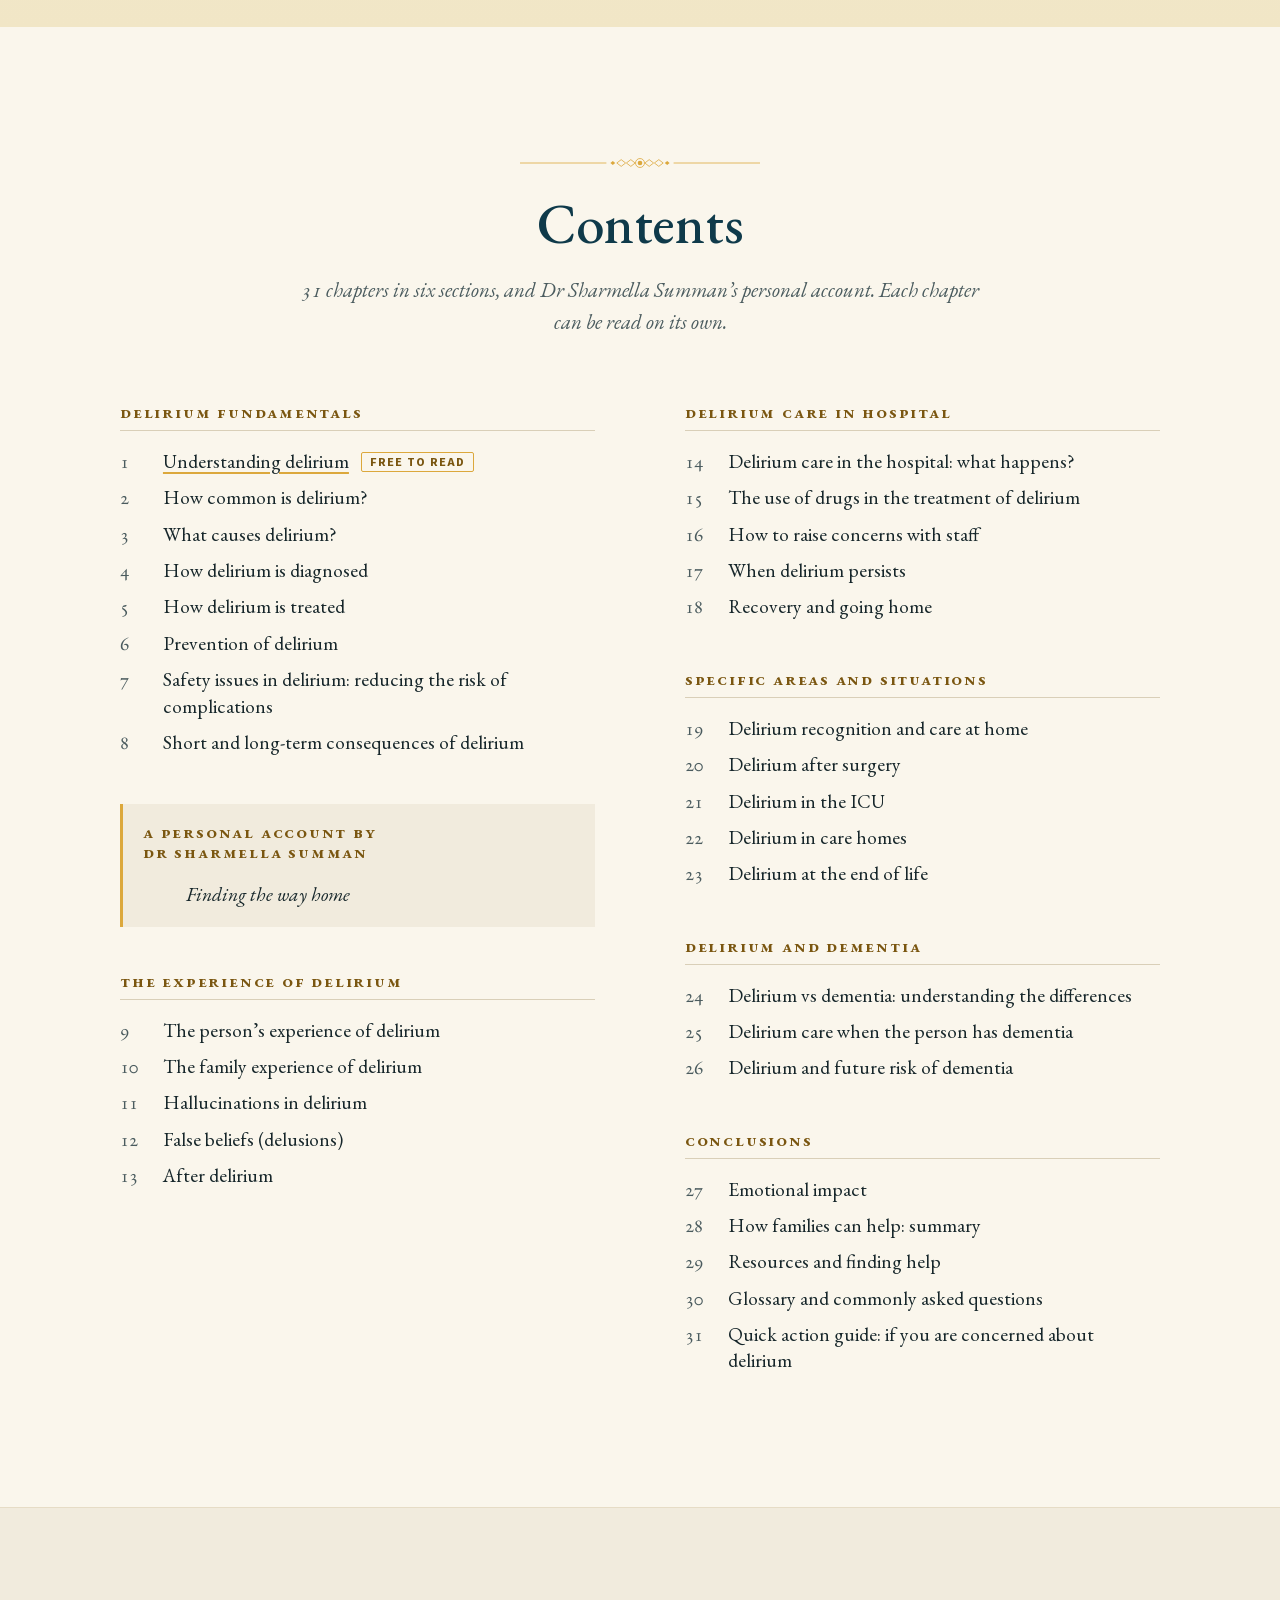
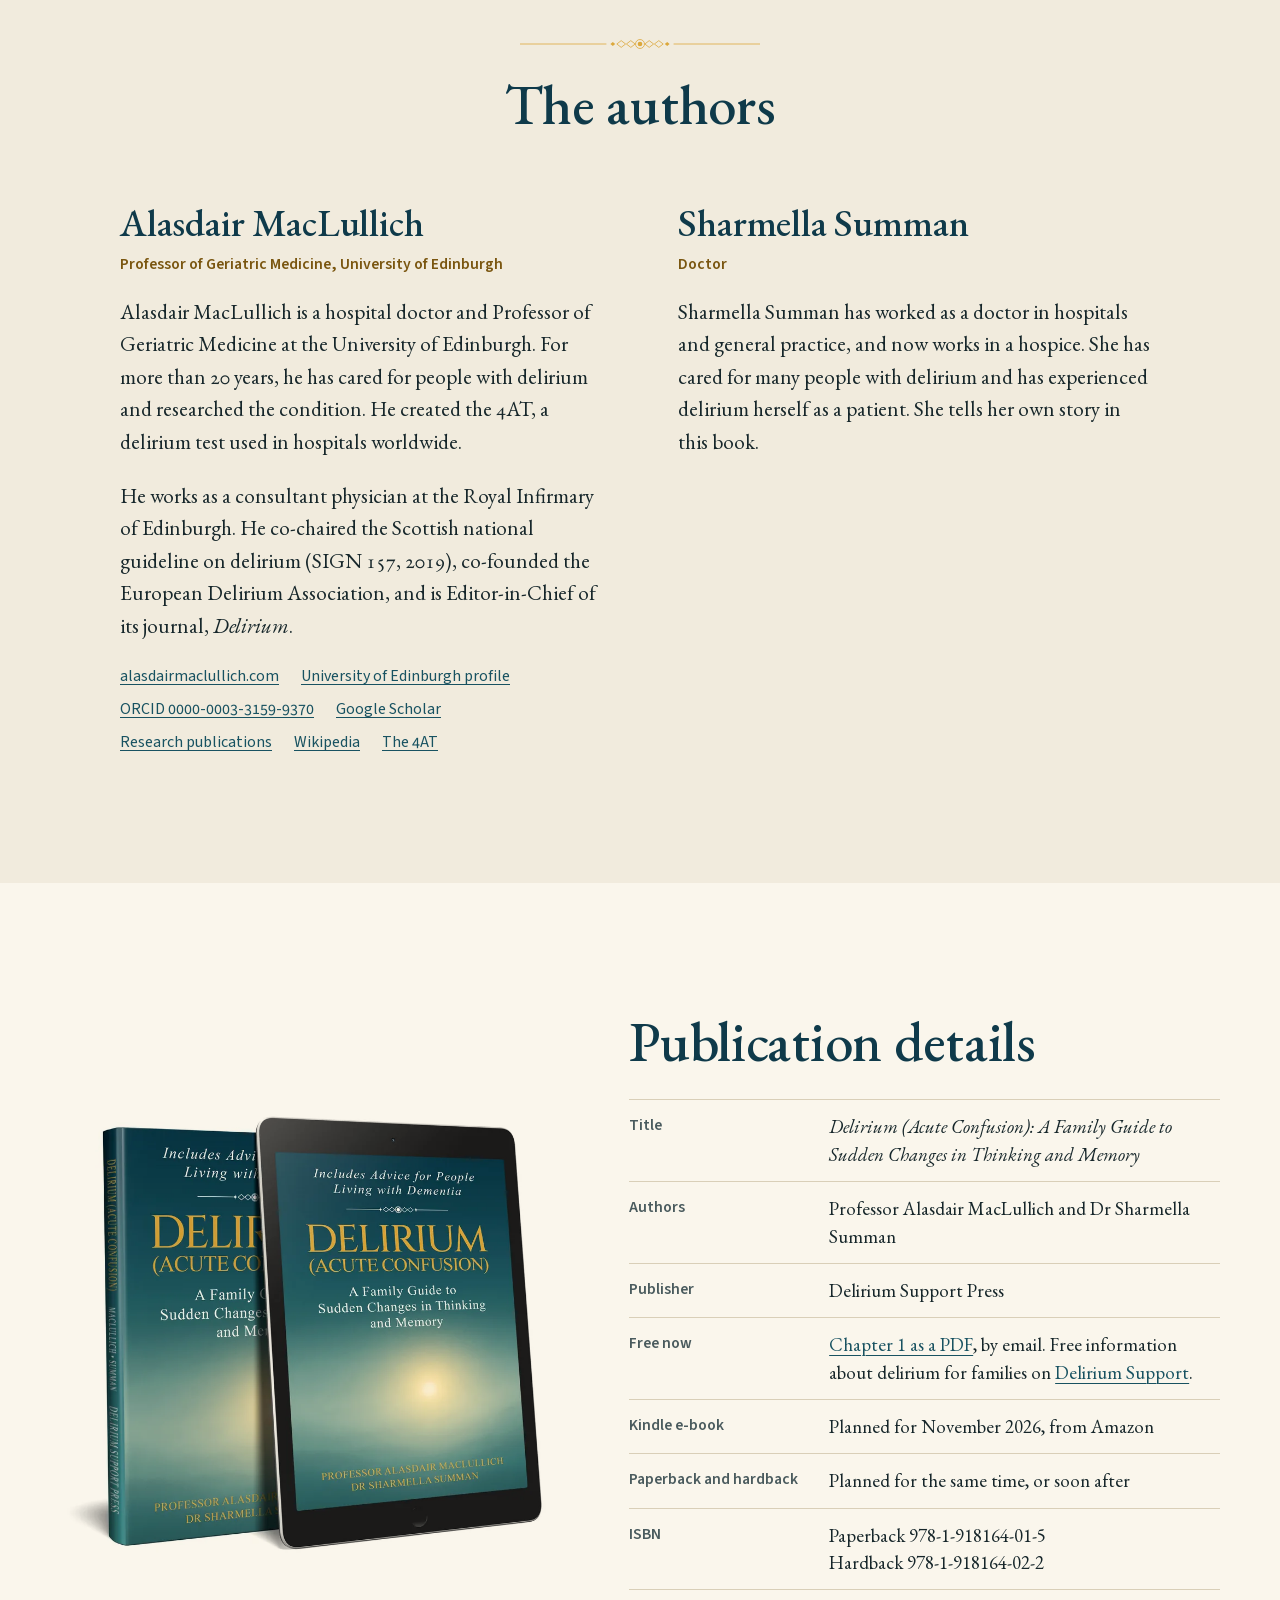
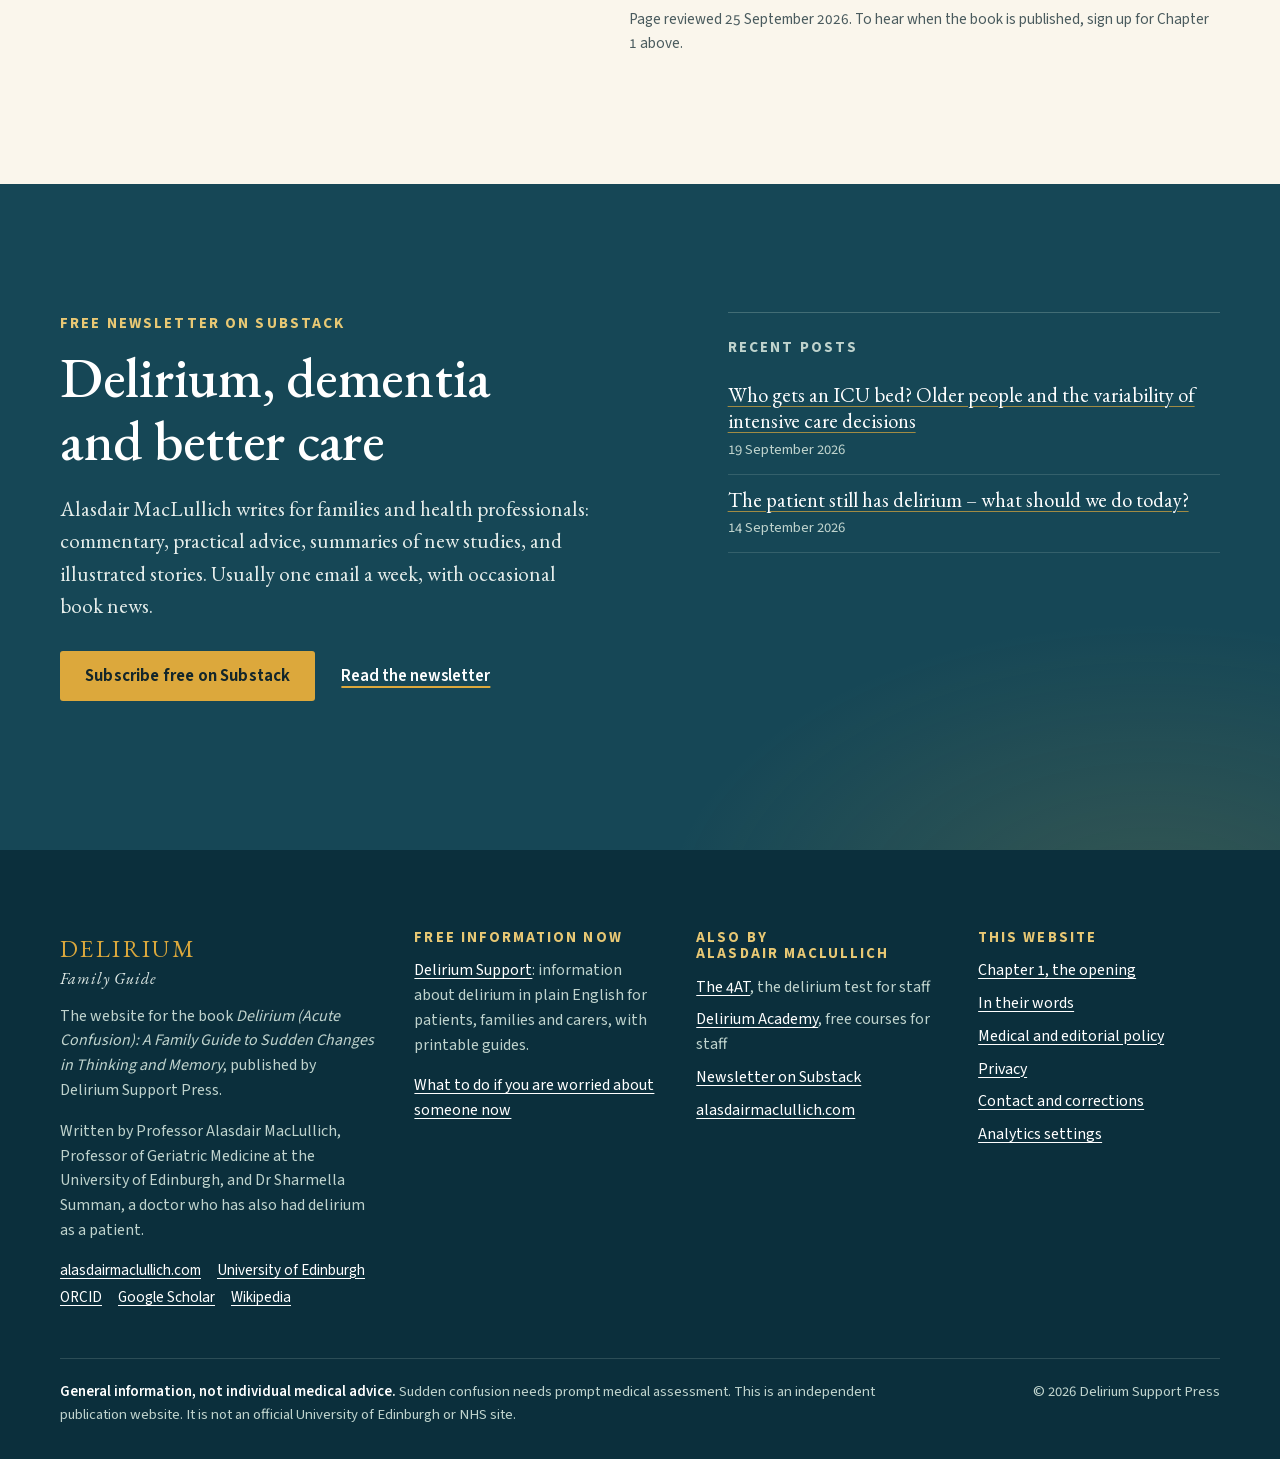
==== commit 35dddf3c: "Move planned Kindle edition from end of October to November 2026 Co-Authored-By: Claude Opus 5.5 <no" ====
--- a/index.html
+++ b/index.html
@@ -20,7 +20,7 @@
   <meta property="og:locale" content="en_GB">
   <meta property="og:site_name" content="Delirium Family Guide">
   <meta property="og:title" content="Delirium (Acute Confusion): A Family Guide">
-  <meta property="og:description" content="A book in plain English for families and carers about delirium. Read Chapter 1 free. Kindle edition at the end of October 2026.">
+  <meta property="og:description" content="A book in plain English for families and carers about delirium. Read Chapter 1 free. Kindle edition in November 2026.">
   <meta property="og:url" content="https://deliriumfamilyguide.com/">
   <meta property="og:image" content="https://deliriumfamilyguide.com/assets/og/og-home.jpg">
   <meta property="og:image:type" content="image/jpeg">
@@ -354,7 +354,7 @@
             <a class="btn btn-gold" href="#free-chapter">Read Chapter 1 free</a>
             <a class="btn btn-ghost" href="/chapter-1/">Look inside the book</a>
           </div>
-          <p class="cover-date">Kindle edition at the end of October 2026, with paperback and hardback planned.</p>
+          <p class="cover-date">Kindle edition in November 2026, with paperback and hardback planned.</p>
         </div>
       </div>
     </section>
@@ -639,7 +639,7 @@
             <div><dt>Authors</dt><dd>Professor Alasdair MacLullich and Dr Sharmella Summan</dd></div>
             <div><dt>Publisher</dt><dd>Delirium Support Press</dd></div>
             <div><dt>Free now</dt><dd><a href="#free-chapter">Chapter 1 as a PDF</a>, by email. Free information about delirium for families on <a href="https://deliriumsupport.com/">Delirium Support</a>.</dd></div>
-            <div><dt>Kindle e-book</dt><dd>Planned for the end of October 2026, from Amazon</dd></div>
+            <div><dt>Kindle e-book</dt><dd>Planned for November 2026, from Amazon</dd></div>
             <div><dt>Paperback and hardback</dt><dd>Planned for the same time, or soon after</dd></div>
             <div><dt>ISBN</dt><dd>Paperback 978-1-918164-01-5<br>Hardback 978-1-918164-02-2</dd></div>
           </dl>
